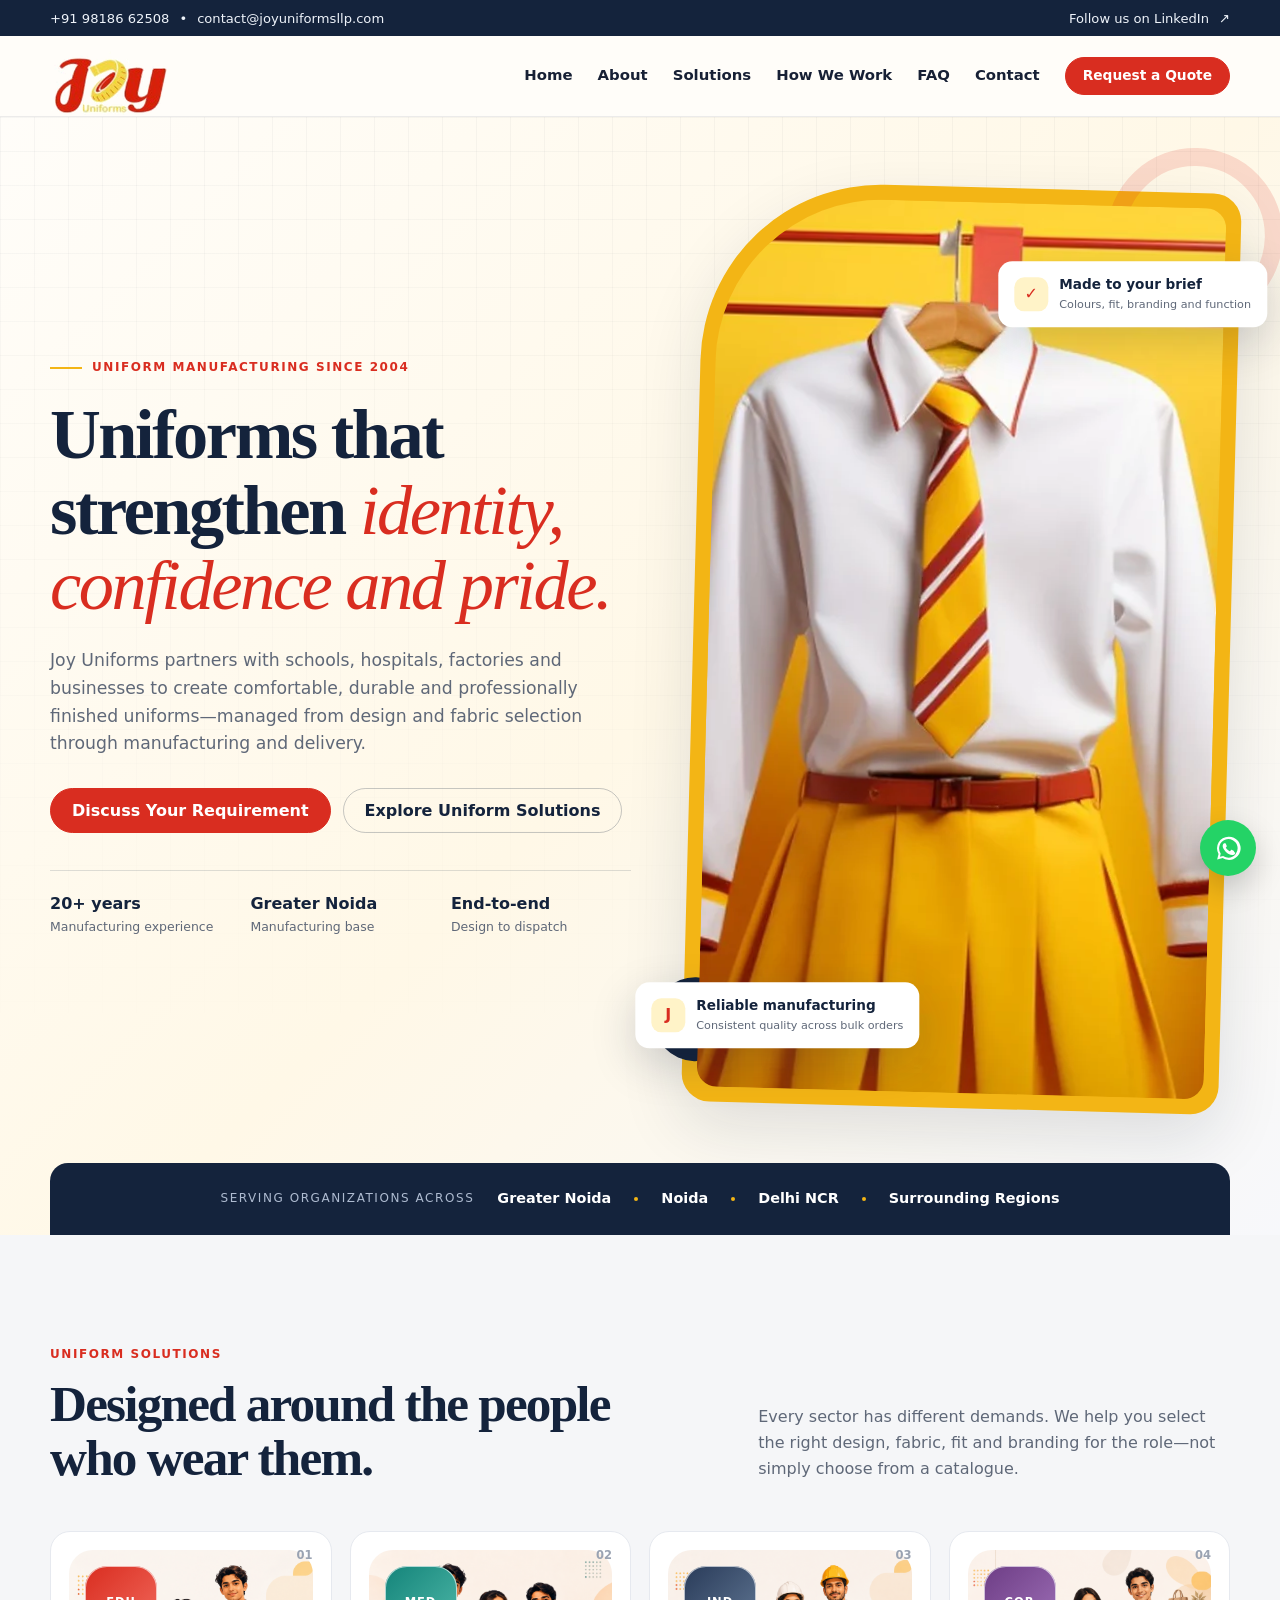
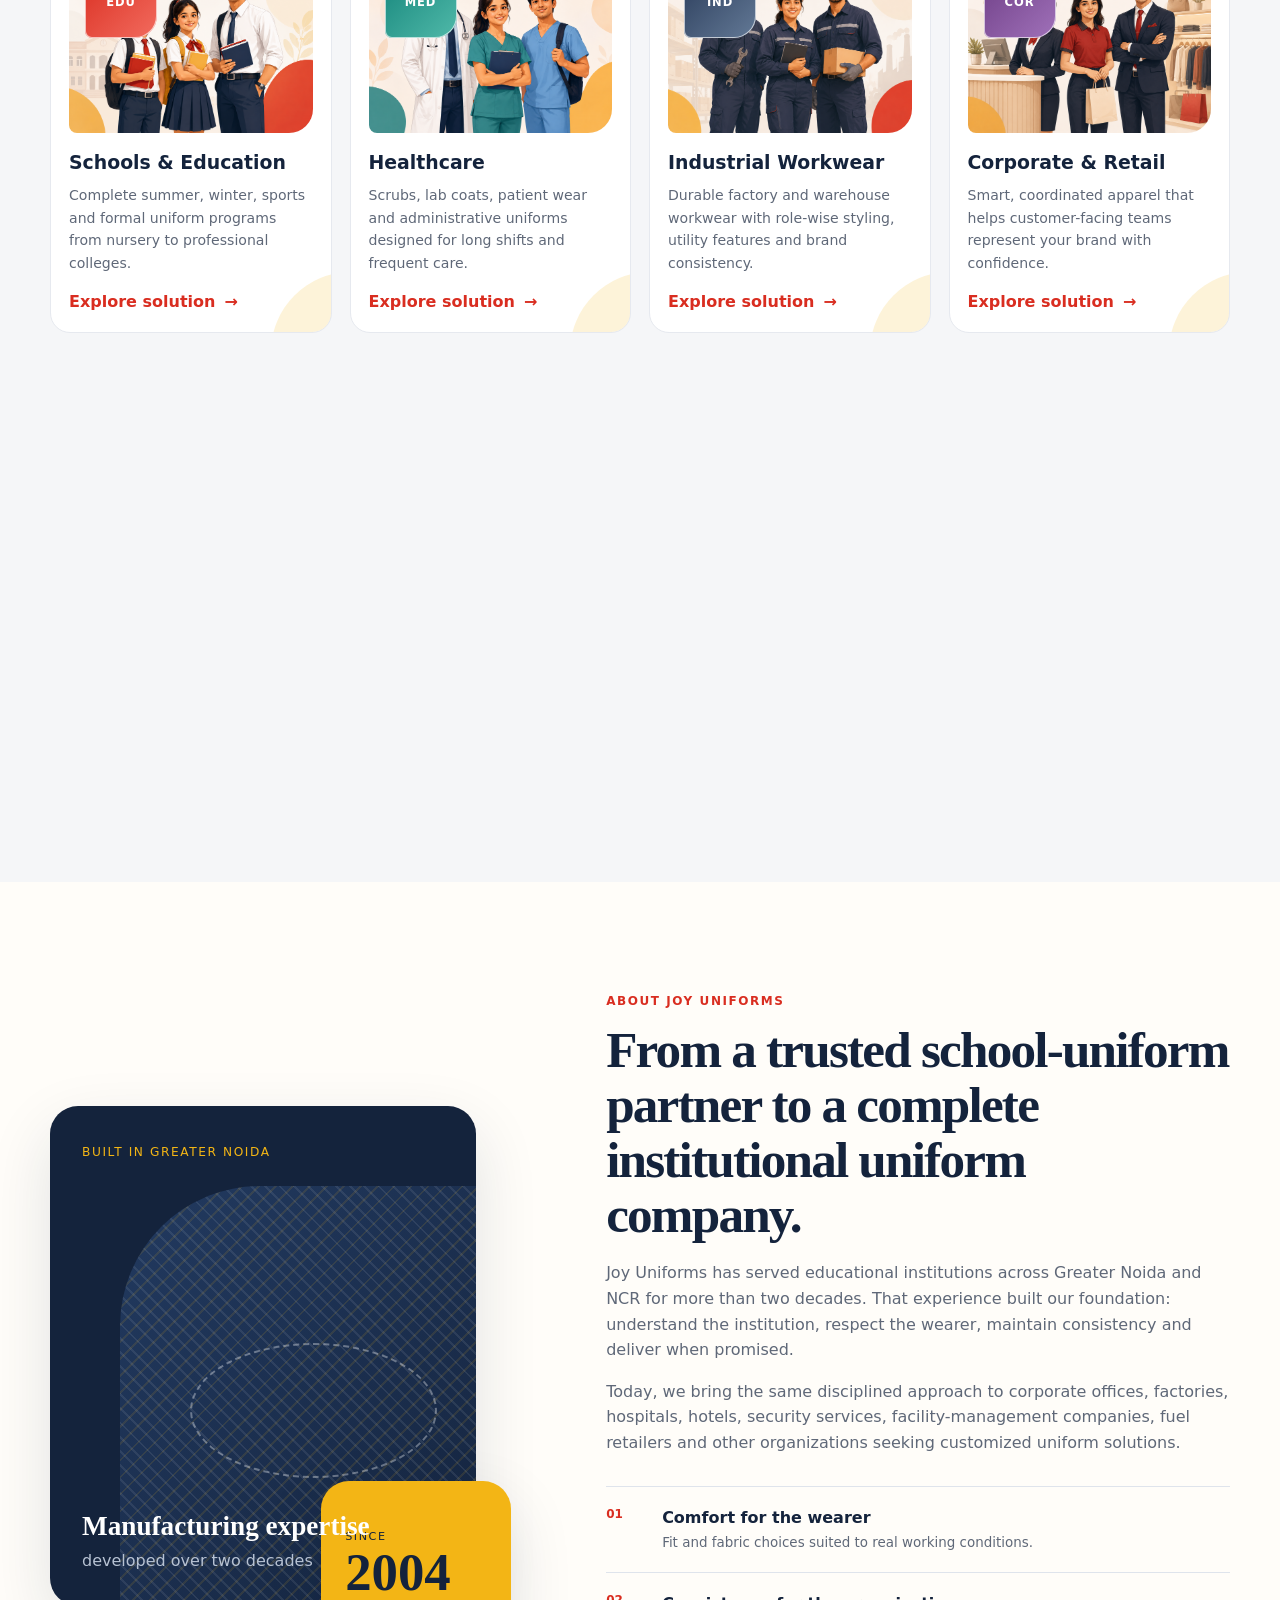
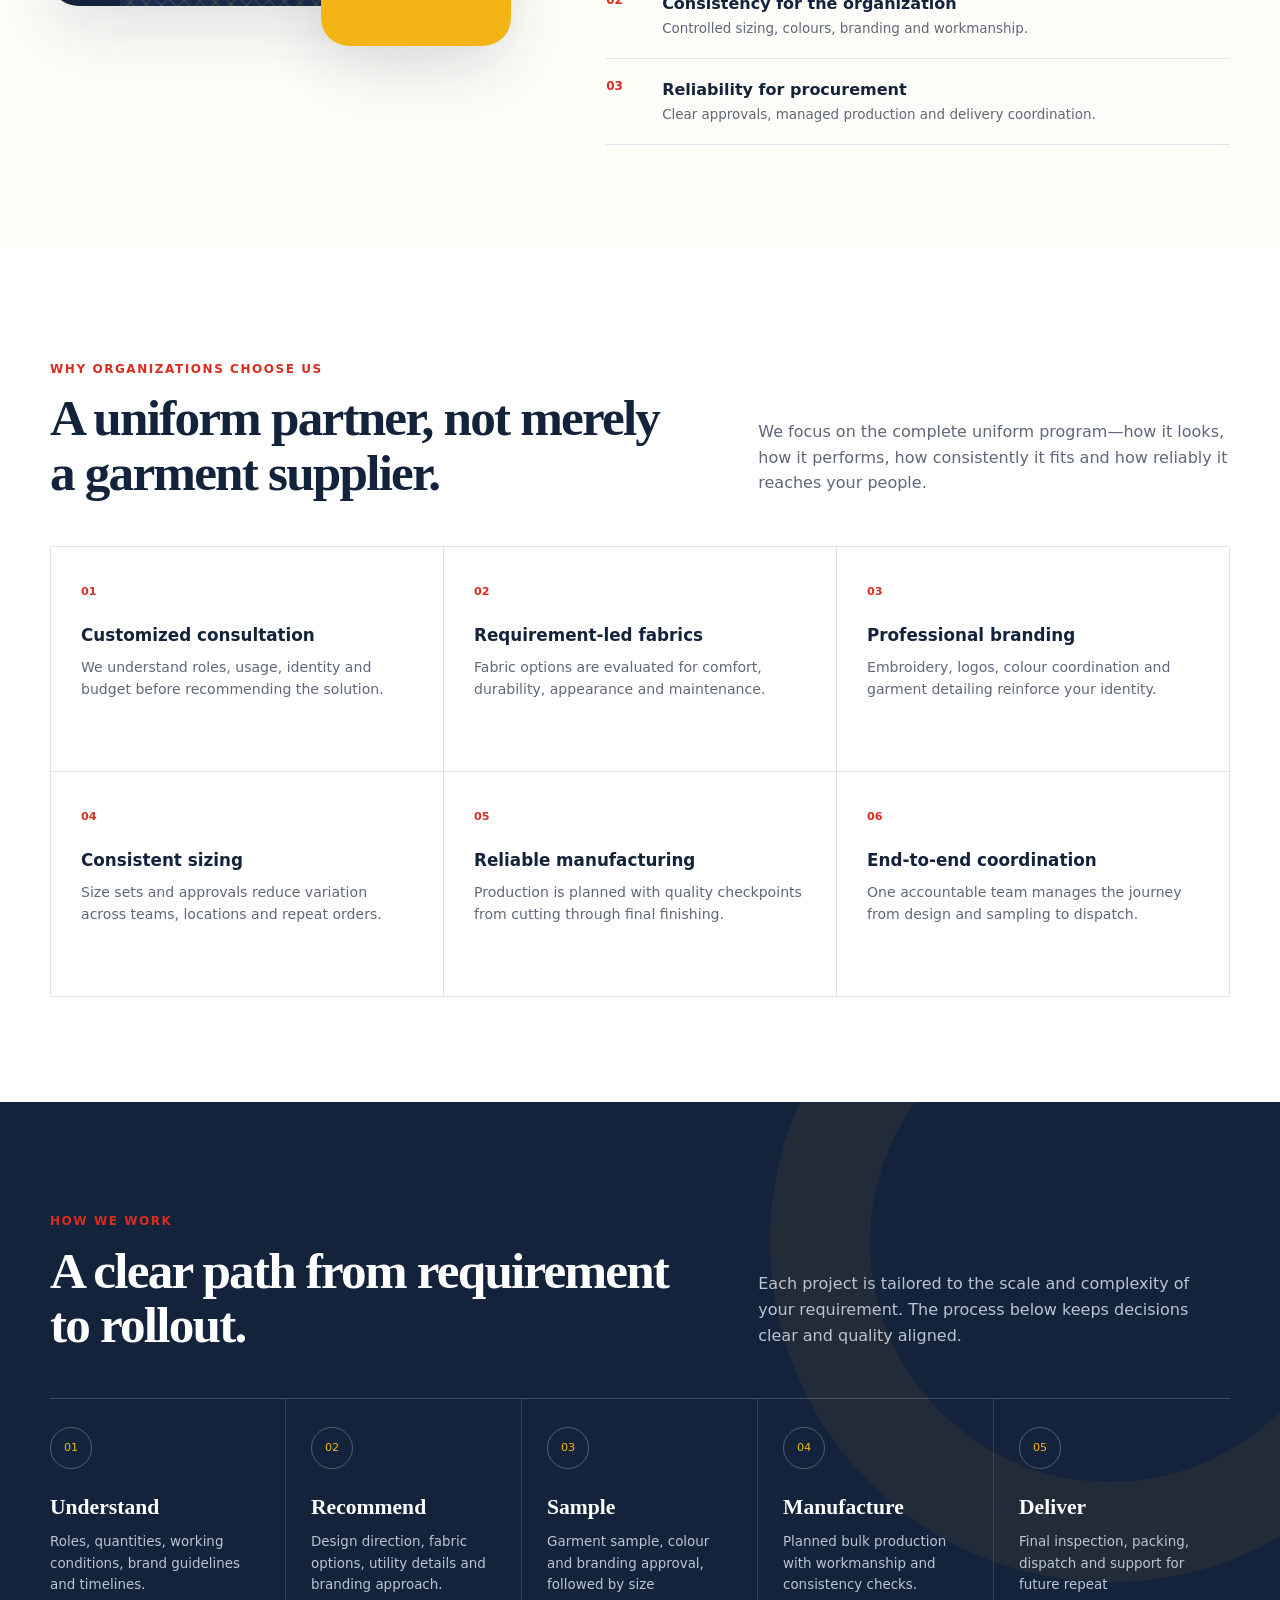
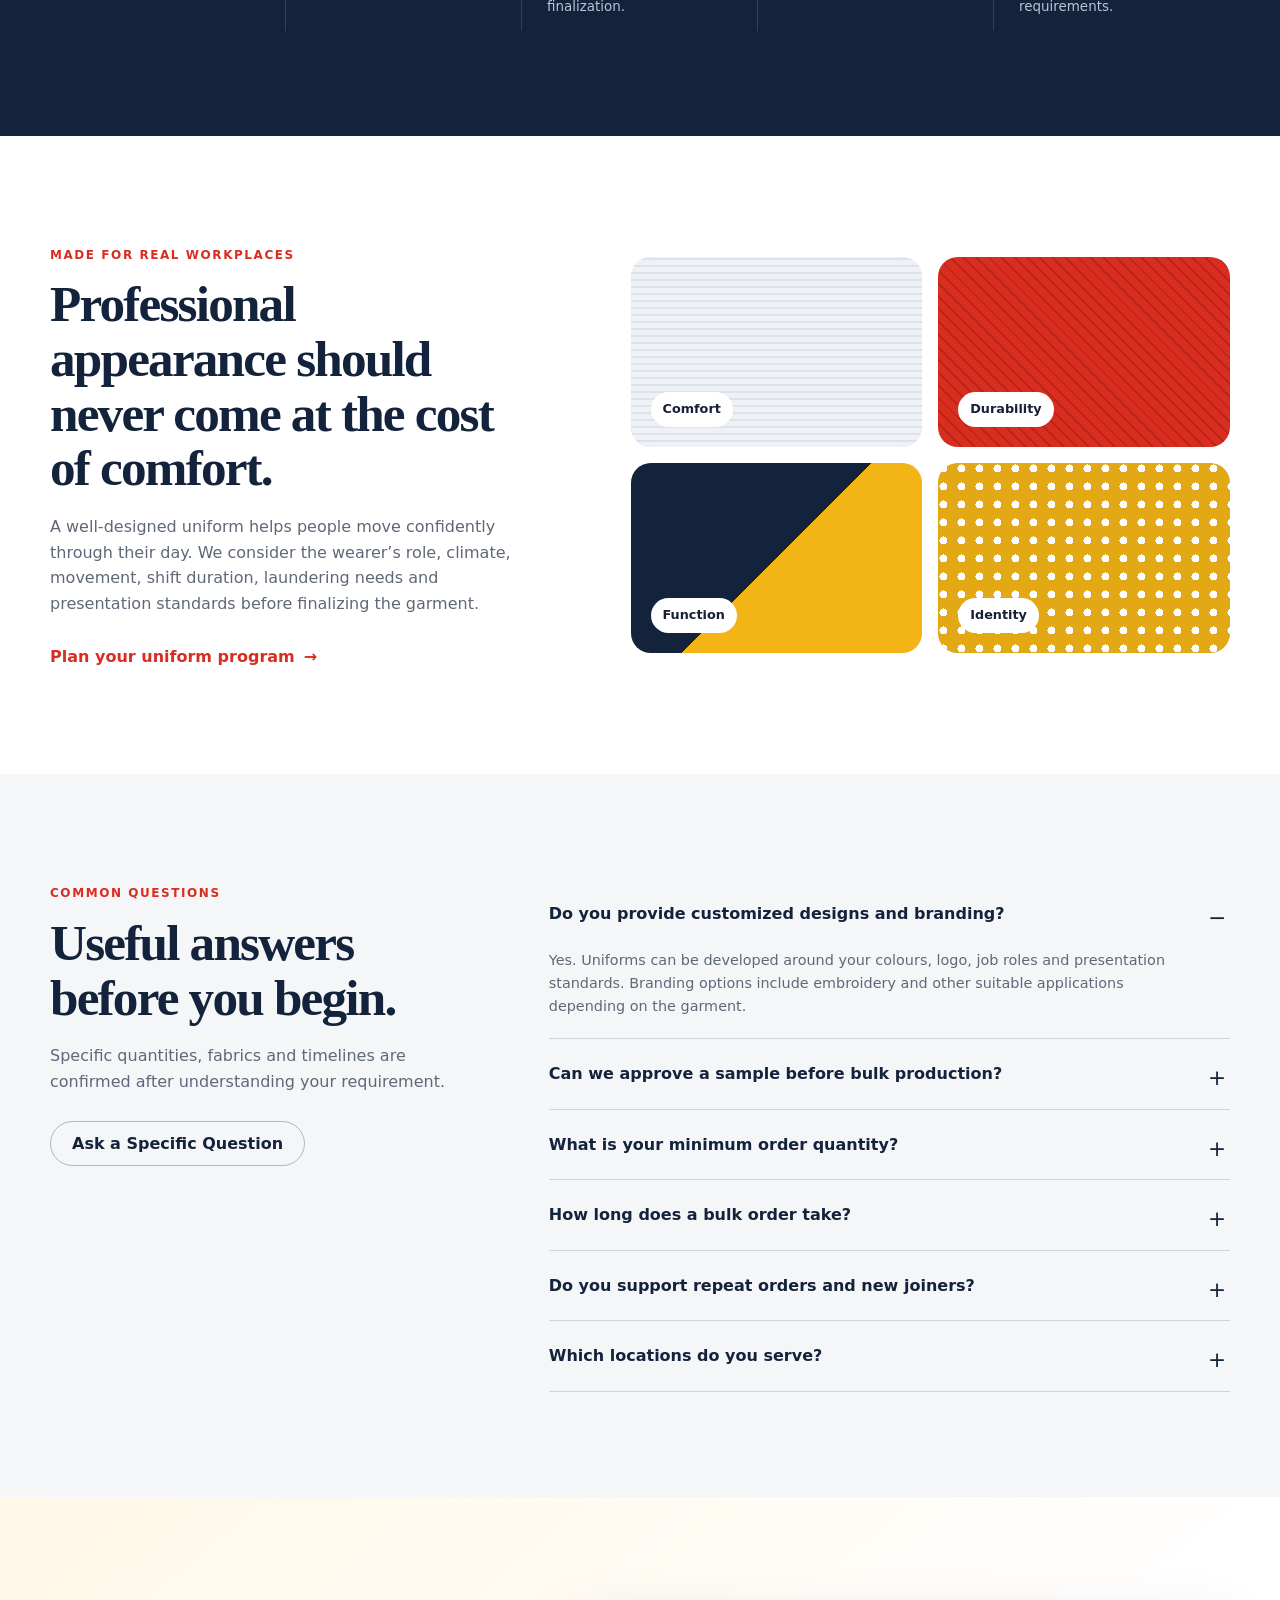
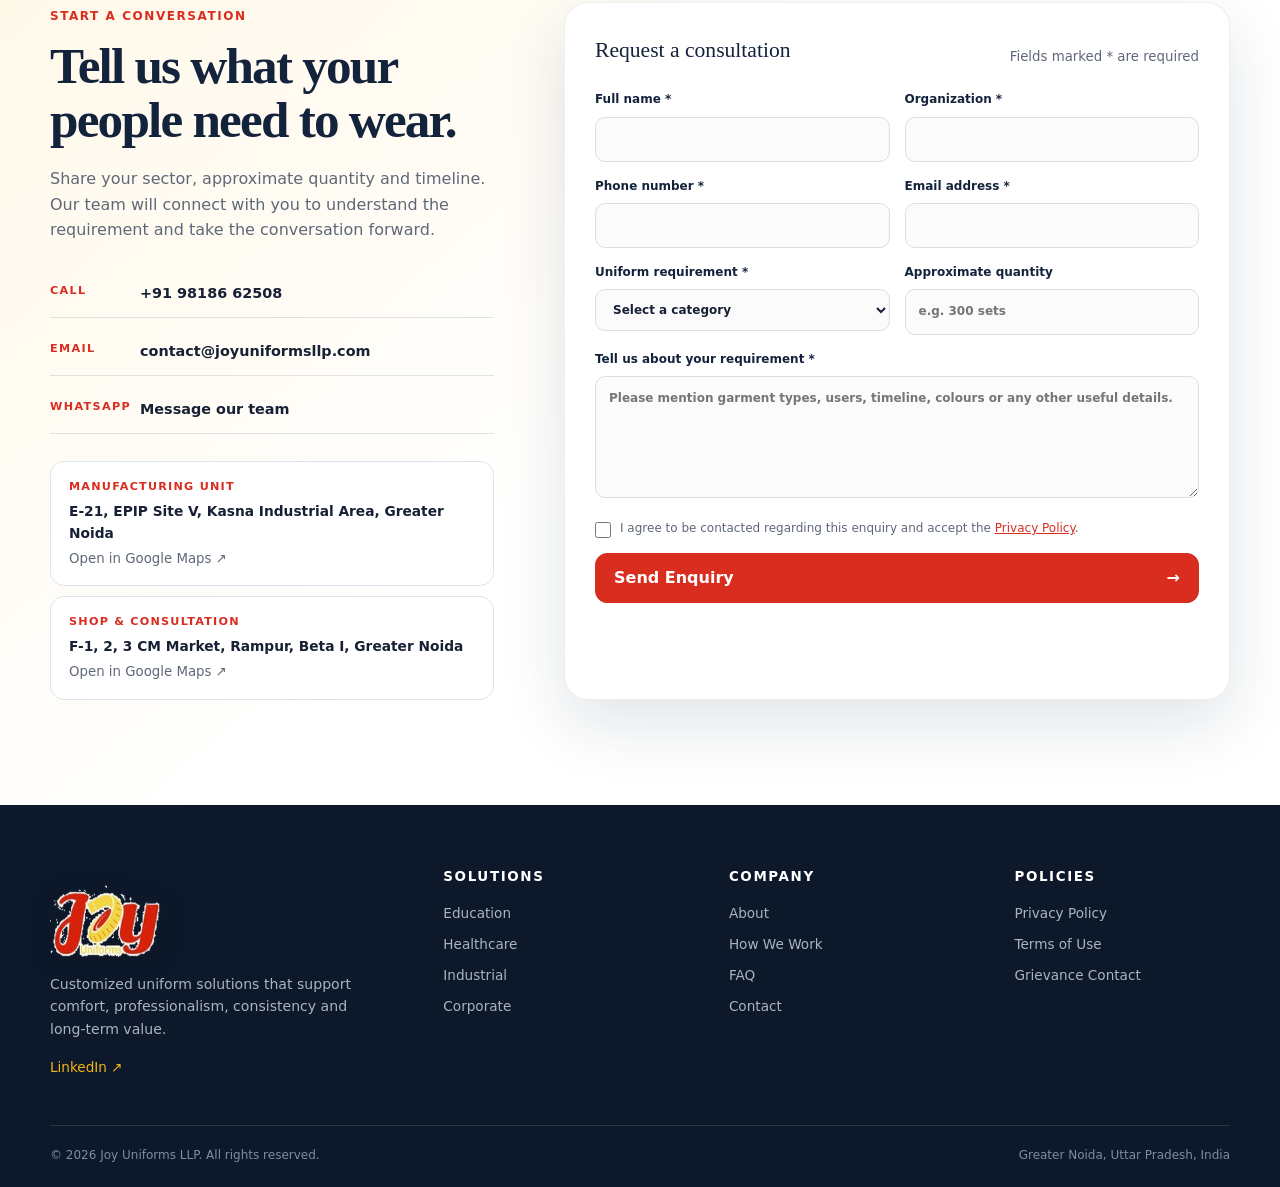
==== index.html @ bcd16a79 "init" ====
<!doctype html>
<html lang="en-IN">
<head>
  <meta charset="utf-8">
  <meta name="viewport" content="width=device-width, initial-scale=1">
  <title>Joy Uniforms LLP | School, Corporate & Industrial Uniform Manufacturer</title>
  <meta name="description" content="Joy Uniforms LLP designs and manufactures customized uniforms for schools, healthcare, corporates, factories, hospitality, security and institutions across Greater Noida, Noida and Delhi NCR.">
  <meta name="keywords" content="uniform manufacturer Greater Noida, school uniforms Greater Noida, corporate uniforms Noida, industrial uniforms Delhi NCR, hospital uniforms, security uniforms, custom uniforms">
  <meta name="theme-color" content="#14233c">
  <link rel="canonical" href="https://www.joyuniformsllp.com/">
  <meta property="og:title" content="Joy Uniforms LLP | Uniforms That Build Identity">
  <meta property="og:description" content="Customized uniform solutions backed by over two decades of manufacturing experience.">
  <meta property="og:type" content="website">
  <meta property="og:url" content="https://www.joyuniformsllp.com/">
  <meta property="og:image" content="https://www.joyuniformsllp.com/assets/images/joy-uniforms-hero.webp">
  <meta name="twitter:card" content="summary_large_image">
  <link rel="icon" type="image/png" href="assets/images/joy-logo.png">
  <link rel="manifest" href="site.webmanifest">
  <link rel="stylesheet" href="styles.css">
  <script type="application/ld+json">
  {
    "@context": "https://schema.org",
    "@type": "Organization",
    "name": "Joy Uniforms LLP",
    "foundingDate": "2004",
    "url": "https://www.joyuniformsllp.com/",
    "logo": "https://www.joyuniformsllp.com/assets/images/joy-logo.png",
    "telephone": "+91-9818662508",
    "email": "contact@joyuniformsllp.com",
    "sameAs": ["https://in.linkedin.com/company/joyuniforms"],
    "address": {
      "@type": "PostalAddress",
      "streetAddress": "E-21, EPIP Site V, Kasna Industrial Area",
      "addressLocality": "Greater Noida",
      "addressRegion": "Uttar Pradesh",
      "addressCountry": "IN"
    },
    "description": "Manufacturer of customized school, corporate, industrial, healthcare, hospitality, security and institutional uniforms."
  }
  </script>
</head>
<body>
  <a class="skip-link" href="#main-content">Skip to content</a>

  <div class="topbar">
    <div class="container topbar-inner">
      <div class="topbar-contact">
        <a href="tel:+919818662508" aria-label="Call Joy Uniforms">+91 98186 62508</a>
        <span aria-hidden="true">•</span>
        <a href="mailto:contact@joyuniformsllp.com">contact@joyuniformsllp.com</a>
      </div>
      <a class="topbar-link" href="https://in.linkedin.com/company/joyuniforms" target="_blank" rel="noopener">Follow us on LinkedIn <span aria-hidden="true">↗</span></a>
    </div>
  </div>

  <header class="site-header" id="site-header">
    <div class="container header-inner">
      <a class="brand" href="#home" aria-label="Joy Uniforms home">
        <img src="assets/images/joy-logo.png" alt="Joy Uniforms logo" width="154" height="96">
      </a>
      <button class="menu-toggle" type="button" aria-expanded="false" aria-controls="primary-nav" aria-label="Open navigation">
        <span></span><span></span><span></span>
      </button>
      <nav class="primary-nav" id="primary-nav" aria-label="Primary navigation">
        <a href="#home">Home</a>
        <a href="#about">About</a>
        <a href="#solutions">Solutions</a>
        <a href="#process">How We Work</a>
        <a href="#faq">FAQ</a>
        <a href="#contact">Contact</a>
        <a class="button button-small" href="#contact" data-prefill="General Enquiry">Request a Quote</a>
      </nav>
    </div>
  </header>

  <main id="main-content">
    <section class="hero" id="home">
      <div class="hero-pattern" aria-hidden="true"></div>
      <div class="container hero-grid">
        <div class="hero-copy reveal">
          <div class="eyebrow"><span></span> Uniform manufacturing since 2004</div>
          <h1>Uniforms that strengthen <em>identity, confidence and pride.</em></h1>
          <p>Joy Uniforms partners with schools, hospitals, factories and businesses to create comfortable, durable and professionally finished uniforms—managed from design and fabric selection through manufacturing and delivery.</p>
          <div class="hero-actions">
            <a class="button" href="#contact" data-prefill="General Enquiry">Discuss Your Requirement</a>
            <a class="button button-ghost" href="#solutions">Explore Uniform Solutions</a>
          </div>
          <div class="hero-proof" aria-label="Key company facts">
            <div><strong>20+ years</strong><span>Manufacturing experience</span></div>
            <div><strong>Greater Noida</strong><span>Manufacturing base</span></div>
            <div><strong>End-to-end</strong><span>Design to dispatch</span></div>
          </div>
        </div>
        <div class="hero-visual reveal" data-delay="100">
          <div class="hero-image-wrap">
            <img src="assets/images/joy-uniforms-hero.webp" alt="A coordinated school uniform collection manufactured by Joy Uniforms" width="1000" height="891" fetchpriority="high">
            <div class="hero-card hero-card-top">
              <span class="mini-icon">✓</span>
              <div><strong>Made to your brief</strong><small>Colours, fit, branding and function</small></div>
            </div>
            <div class="hero-card hero-card-bottom">
              <span class="mini-icon">J</span>
              <div><strong>Reliable manufacturing</strong><small>Consistent quality across bulk orders</small></div>
            </div>
          </div>
        </div>
      </div>
      <div class="container trust-ribbon reveal" data-delay="150">
        <span>Serving organizations across</span>
        <strong>Greater Noida</strong><i></i><strong>Noida</strong><i></i><strong>Delhi NCR</strong><i></i><strong>Surrounding Regions</strong>
      </div>
    </section>

    <section class="section section-light" id="solutions">
      <div class="container">
        <div class="section-heading reveal">
          <div>
            <span class="kicker">Uniform solutions</span>
            <h2>Designed around the people who wear them.</h2>
          </div>
          <p>Every sector has different demands. We help you select the right design, fabric, fit and branding for the role—not simply choose from a catalogue.</p>
        </div>

        <div class="solution-grid">
          <article class="solution-card reveal" data-solution="school">
            <div class="solution-number">01</div>
            <figure class="solution-media">
              <img src="assets/images/solution-school.png" alt="Illustration of school and education uniforms" width="1448" height="1086" loading="lazy">
              <div class="solution-icon icon-school" aria-hidden="true"><span>EDU</span></div>
            </figure>
            <h3>Schools & Education</h3>
            <p>Complete summer, winter, sports and formal uniform programs from nursery to professional colleges.</p>
            <button class="text-link" type="button" data-open-solution="school">Explore solution <span>→</span></button>
          </article>
          <article class="solution-card reveal" data-solution="healthcare" data-delay="50">
            <div class="solution-number">02</div>
            <figure class="solution-media">
              <img src="assets/images/solution-healthcare.png" alt="Illustration of healthcare and medical uniforms" width="1448" height="1086" loading="lazy">
              <div class="solution-icon icon-health" aria-hidden="true"><span>MED</span></div>
            </figure>
            <h3>Healthcare</h3>
            <p>Scrubs, lab coats, patient wear and administrative uniforms designed for long shifts and frequent care.</p>
            <button class="text-link" type="button" data-open-solution="healthcare">Explore solution <span>→</span></button>
          </article>
          <article class="solution-card reveal" data-solution="industrial" data-delay="100">
            <div class="solution-number">03</div>
            <figure class="solution-media">
              <img src="assets/images/solution-industrial.png" alt="Illustration of industrial workwear uniforms" width="1448" height="1086" loading="lazy">
              <div class="solution-icon icon-industry" aria-hidden="true"><span>IND</span></div>
            </figure>
            <h3>Industrial Workwear</h3>
            <p>Durable factory and warehouse workwear with role-wise styling, utility features and brand consistency.</p>
            <button class="text-link" type="button" data-open-solution="industrial">Explore solution <span>→</span></button>
          </article>
          <article class="solution-card reveal" data-solution="corporate">
            <div class="solution-number">04</div>
            <figure class="solution-media">
              <img src="assets/images/solution-corporate.png" alt="Illustration of corporate and retail uniforms" width="1448" height="1086" loading="lazy">
              <div class="solution-icon icon-corporate" aria-hidden="true"><span>COR</span></div>
            </figure>
            <h3>Corporate & Retail</h3>
            <p>Smart, coordinated apparel that helps customer-facing teams represent your brand with confidence.</p>
            <button class="text-link" type="button" data-open-solution="corporate">Explore solution <span>→</span></button>
          </article>
          <article class="solution-card reveal" data-solution="hospitality" data-delay="50">
            <div class="solution-number">05</div>
            <figure class="solution-media">
              <img src="assets/images/solution-hospitality.png" alt="Illustration of hospitality uniforms" width="1448" height="1086" loading="lazy">
              <div class="solution-icon icon-hospitality" aria-hidden="true"><span>HOS</span></div>
            </figure>
            <h3>Hospitality</h3>
            <p>Uniforms for front office, food service, housekeeping and kitchen teams—professional and practical.</p>
            <button class="text-link" type="button" data-open-solution="hospitality">Explore solution <span>→</span></button>
          </article>
          <article class="solution-card reveal" data-solution="security" data-delay="100">
            <div class="solution-number">06</div>
            <figure class="solution-media">
              <img src="assets/images/solution-security.png" alt="Illustration of security and facilities uniforms" width="1448" height="1086" loading="lazy">
              <div class="solution-icon icon-security" aria-hidden="true"><span>SEC</span></div>
            </figure>
            <h3>Security & Facilities</h3>
            <p>Sharp, functional uniforms for security, housekeeping and facility-management teams.</p>
            <button class="text-link" type="button" data-open-solution="security">Explore solution <span>→</span></button>
          </article>
          <article class="solution-card reveal" data-solution="fuel">
            <div class="solution-number">07</div>
            <figure class="solution-media">
              <img src="assets/images/solution-fuel.png" alt="Illustration of fuel retail uniforms" width="1448" height="1086" loading="lazy">
              <div class="solution-icon icon-fuel" aria-hidden="true"><span>FUEL</span></div>
            </figure>
            <h3>Fuel Retail</h3>
            <p>Brand-aligned uniforms for forecourt and service teams, designed for visibility, comfort and movement.</p>
            <button class="text-link" type="button" data-open-solution="fuel">Explore solution <span>→</span></button>
          </article>
          <article class="solution-card reveal" data-solution="custom" data-delay="50">
            <div class="solution-number">08</div>
            <figure class="solution-media">
              <img src="assets/images/solution-custom.png" alt="Illustration of custom branded apparel" width="1448" height="1086" loading="lazy">
              <div class="solution-icon icon-custom" aria-hidden="true"><span>YOU</span></div>
            </figure>
            <h3>Custom Branded Apparel</h3>
            <p>Polos, T-shirts, jackets, promotional apparel, embroidery and specialized uniform requirements.</p>
            <button class="text-link" type="button" data-open-solution="custom">Explore solution <span>→</span></button>
          </article>
        </div>
      </div>
    </section>

    <section class="section story-section" id="about">
      <div class="container story-grid">
        <div class="story-visual reveal">
          <div class="fabric-card fabric-card-main">
            <span class="fabric-label">Built in Greater Noida</span>
            <div class="fabric-weave" aria-hidden="true"></div>
            <div class="fabric-caption"><strong>Manufacturing expertise</strong><span>developed over two decades</span></div>
          </div>
          <div class="fabric-card fabric-card-small">
            <span>Since</span><strong>2004</strong>
          </div>
        </div>
        <div class="story-copy reveal" data-delay="100">
          <span class="kicker">About Joy Uniforms</span>
          <h2>From a trusted school-uniform partner to a complete institutional uniform company.</h2>
          <p>Joy Uniforms has served educational institutions across Greater Noida and NCR for more than two decades. That experience built our foundation: understand the institution, respect the wearer, maintain consistency and deliver when promised.</p>
          <p>Today, we bring the same disciplined approach to corporate offices, factories, hospitals, hotels, security services, facility-management companies, fuel retailers and other organizations seeking customized uniform solutions.</p>
          <div class="principles">
            <div><span>01</span><strong>Comfort for the wearer</strong><p>Fit and fabric choices suited to real working conditions.</p></div>
            <div><span>02</span><strong>Consistency for the organization</strong><p>Controlled sizing, colours, branding and workmanship.</p></div>
            <div><span>03</span><strong>Reliability for procurement</strong><p>Clear approvals, managed production and delivery coordination.</p></div>
          </div>
        </div>
      </div>
    </section>

    <section class="section difference-section">
      <div class="container">
        <div class="section-heading reveal">
          <div><span class="kicker">Why organizations choose us</span><h2>A uniform partner, not merely a garment supplier.</h2></div>
          <p>We focus on the complete uniform program—how it looks, how it performs, how consistently it fits and how reliably it reaches your people.</p>
        </div>
        <div class="difference-grid">
          <div class="difference-item reveal"><span>01</span><h3>Customized consultation</h3><p>We understand roles, usage, identity and budget before recommending the solution.</p></div>
          <div class="difference-item reveal" data-delay="50"><span>02</span><h3>Requirement-led fabrics</h3><p>Fabric options are evaluated for comfort, durability, appearance and maintenance.</p></div>
          <div class="difference-item reveal" data-delay="100"><span>03</span><h3>Professional branding</h3><p>Embroidery, logos, colour coordination and garment detailing reinforce your identity.</p></div>
          <div class="difference-item reveal"><span>04</span><h3>Consistent sizing</h3><p>Size sets and approvals reduce variation across teams, locations and repeat orders.</p></div>
          <div class="difference-item reveal" data-delay="50"><span>05</span><h3>Reliable manufacturing</h3><p>Production is planned with quality checkpoints from cutting through final finishing.</p></div>
          <div class="difference-item reveal" data-delay="100"><span>06</span><h3>End-to-end coordination</h3><p>One accountable team manages the journey from design and sampling to dispatch.</p></div>
        </div>
      </div>
    </section>

    <section class="section process-section" id="process">
      <div class="container">
        <div class="section-heading light-heading reveal">
          <div><span class="kicker">How we work</span><h2>A clear path from requirement to rollout.</h2></div>
          <p>Each project is tailored to the scale and complexity of your requirement. The process below keeps decisions clear and quality aligned.</p>
        </div>
        <div class="process-track">
          <div class="process-step reveal"><span>01</span><h3>Understand</h3><p>Roles, quantities, working conditions, brand guidelines and timelines.</p></div>
          <div class="process-step reveal" data-delay="50"><span>02</span><h3>Recommend</h3><p>Design direction, fabric options, utility details and branding approach.</p></div>
          <div class="process-step reveal" data-delay="100"><span>03</span><h3>Sample</h3><p>Garment sample, colour and branding approval, followed by size finalization.</p></div>
          <div class="process-step reveal" data-delay="150"><span>04</span><h3>Manufacture</h3><p>Planned bulk production with workmanship and consistency checks.</p></div>
          <div class="process-step reveal" data-delay="200"><span>05</span><h3>Deliver</h3><p>Final inspection, packing, dispatch and support for future repeat requirements.</p></div>
        </div>
      </div>
    </section>

    <section class="section fit-section">
      <div class="container fit-grid">
        <div class="fit-copy reveal">
          <span class="kicker">Made for real workplaces</span>
          <h2>Professional appearance should never come at the cost of comfort.</h2>
          <p>A well-designed uniform helps people move confidently through their day. We consider the wearer’s role, climate, movement, shift duration, laundering needs and presentation standards before finalizing the garment.</p>
          <a class="text-link" href="#contact" data-prefill="Fabric and Design Consultation">Plan your uniform program <span>→</span></a>
        </div>
        <div class="swatch-grid reveal" data-delay="100" aria-label="Uniform design considerations">
          <div class="swatch swatch-one"><span>Comfort</span></div>
          <div class="swatch swatch-two"><span>Durability</span></div>
          <div class="swatch swatch-three"><span>Function</span></div>
          <div class="swatch swatch-four"><span>Identity</span></div>
        </div>
      </div>
    </section>

    <section class="section faq-section" id="faq">
      <div class="container faq-grid">
        <div class="faq-intro reveal">
          <span class="kicker">Common questions</span>
          <h2>Useful answers before you begin.</h2>
          <p>Specific quantities, fabrics and timelines are confirmed after understanding your requirement.</p>
          <a class="button button-ghost-dark" href="#contact">Ask a Specific Question</a>
        </div>
        <div class="accordion reveal" data-delay="100">
          <details open>
            <summary>Do you provide customized designs and branding?</summary>
            <p>Yes. Uniforms can be developed around your colours, logo, job roles and presentation standards. Branding options include embroidery and other suitable applications depending on the garment.</p>
          </details>
          <details>
            <summary>Can we approve a sample before bulk production?</summary>
            <p>Yes. Sampling and approval are built into the process for customized bulk requirements. The exact sampling scope is agreed at the quotation stage.</p>
          </details>
          <details>
            <summary>What is your minimum order quantity?</summary>
            <p>Minimum quantities vary by garment, fabric, customization and size mix. Share your expected quantity and we will recommend the most practical route.</p>
          </details>
          <details>
            <summary>How long does a bulk order take?</summary>
            <p>Lead time depends on design approval, fabric availability, quantity and season. A committed timeline is shared after the requirement and sample are finalized.</p>
          </details>
          <details>
            <summary>Do you support repeat orders and new joiners?</summary>
            <p>Repeat-order planning can be discussed as part of the program, especially for schools and organizations with ongoing recruitment or admissions.</p>
          </details>
          <details>
            <summary>Which locations do you serve?</summary>
            <p>Joy Uniforms is based in Greater Noida and primarily serves Greater Noida, Noida, Delhi NCR and surrounding regions. Requirements from other locations can be evaluated based on project scope.</p>
          </details>
        </div>
      </div>
    </section>

    <section class="section contact-section" id="contact">
      <div class="container contact-grid">
        <div class="contact-copy reveal">
          <span class="kicker">Start a conversation</span>
          <h2>Tell us what your people need to wear.</h2>
          <p>Share your sector, approximate quantity and timeline. Our team will connect with you to understand the requirement and take the conversation forward.</p>
          <div class="contact-methods">
            <a href="tel:+919818662508"><span>Call</span><strong>+91 98186 62508</strong></a>
            <a href="mailto:contact@joyuniformsllp.com"><span>Email</span><strong>contact@joyuniformsllp.com</strong></a>
            <a href="https://wa.me/919818662508?text=Hello%20Joy%20Uniforms%2C%20I%20would%20like%20to%20discuss%20a%20uniform%20requirement." target="_blank" rel="noopener"><span>WhatsApp</span><strong>Message our team</strong></a>
          </div>
          <div class="address-cards">
            <a class="address-card" href="https://www.google.com/maps/search/?api=1&query=E-21+EPIP+Site+V+Kasna+Industrial+Area+Greater+Noida" target="_blank" rel="noopener">
              <span>Manufacturing Unit</span><strong>E-21, EPIP Site V, Kasna Industrial Area, Greater Noida</strong><small>Open in Google Maps ↗</small>
            </a>
            <a class="address-card" href="https://www.google.com/maps/search/?api=1&query=F-1+2+3+CM+Market+Rampur+Beta+1+Greater+Noida" target="_blank" rel="noopener">
              <span>Shop & Consultation</span><strong>F-1, 2, 3 CM Market, Rampur, Beta I, Greater Noida</strong><small>Open in Google Maps ↗</small>
            </a>
          </div>
        </div>

        <div class="form-card reveal" data-delay="100">
          <div class="form-card-head"><span>Request a consultation</span><small>Fields marked * are required</small></div>
          <form id="enquiry-form" action="https://formsubmit.co/contact@joyuniformsllp.com" method="POST" novalidate>
            <input type="hidden" name="_subject" value="New website enquiry — Joy Uniforms">
            <input type="hidden" name="_template" value="table">
            <input type="hidden" name="_captcha" value="false">
            <div class="field-row">
              <label>Full name *<input type="text" name="name" autocomplete="name" required></label>
              <label>Organization *<input type="text" name="organization" autocomplete="organization" required></label>
            </div>
            <div class="field-row">
              <label>Phone number *<input type="tel" name="phone" autocomplete="tel" inputmode="tel" required></label>
              <label>Email address *<input type="email" name="email" autocomplete="email" required></label>
            </div>
            <div class="field-row">
              <label>Uniform requirement *
                <select name="requirement" id="requirement" required>
                  <option value="">Select a category</option>
                  <option>School & Education Uniforms</option>
                  <option>Healthcare Uniforms</option>
                  <option>Industrial & Factory Workwear</option>
                  <option>Corporate & Retail Uniforms</option>
                  <option>Hospitality Uniforms</option>
                  <option>Security & Facility Uniforms</option>
                  <option>Fuel Retail Uniforms</option>
                  <option>Custom Branded Apparel</option>
                  <option>General Enquiry</option>
                </select>
              </label>
              <label>Approximate quantity<input type="text" name="quantity" placeholder="e.g. 300 sets"></label>
            </div>
            <label>Tell us about your requirement *<textarea name="message" rows="5" placeholder="Please mention garment types, users, timeline, colours or any other useful details." required></textarea></label>
            <label class="consent"><input type="checkbox" name="consent" required><span>I agree to be contacted regarding this enquiry and accept the <a href="privacy.html">Privacy Policy</a>.</span></label>
            <button class="button form-submit" type="submit"><span>Send Enquiry</span><b aria-hidden="true">→</b></button>
            <p class="form-status" id="form-status" role="status" aria-live="polite"></p>
          </form>
        </div>
      </div>
    </section>
  </main>

  <footer class="site-footer">
    <div class="container footer-grid">
      <div class="footer-brand">
        <img src="assets/images/joy-logo.png" alt="Joy Uniforms" width="142" height="88">
        <p>Customized uniform solutions that support comfort, professionalism, consistency and long-term value.</p>
        <a href="https://in.linkedin.com/company/joyuniforms" target="_blank" rel="noopener">LinkedIn ↗</a>
      </div>
      <div><h3>Solutions</h3><a href="#solutions" data-open-solution="school">Education</a><a href="#solutions" data-open-solution="healthcare">Healthcare</a><a href="#solutions" data-open-solution="industrial">Industrial</a><a href="#solutions" data-open-solution="corporate">Corporate</a></div>
      <div><h3>Company</h3><a href="#about">About</a><a href="#process">How We Work</a><a href="#faq">FAQ</a><a href="#contact">Contact</a></div>
      <div><h3>Policies</h3><a href="privacy.html">Privacy Policy</a><a href="terms.html">Terms of Use</a><a href="mailto:contact@joyuniformsllp.com">Grievance Contact</a></div>
    </div>
    <div class="container footer-bottom"><span>© <span id="year"></span> Joy Uniforms LLP. All rights reserved.</span><span>Greater Noida, Uttar Pradesh, India</span></div>
  </footer>

  <a class="whatsapp-float" href="https://wa.me/919818662508?text=Hello%20Joy%20Uniforms%2C%20I%20would%20like%20to%20discuss%20a%20uniform%20requirement." target="_blank" rel="noopener" aria-label="Chat with Joy Uniforms on WhatsApp">
    <svg viewBox="0 0 32 32" aria-hidden="true"><path d="M16 3a12.7 12.7 0 0 0-11 19L3.5 28l6.1-1.5A12.8 12.8 0 1 0 16 3Zm0 23.1c-2 0-3.9-.6-5.5-1.6l-.4-.2-3.6.9.9-3.5-.2-.4a10.2 10.2 0 1 1 8.8 4.8Zm5.6-7.7c-.3-.2-1.8-.9-2.1-1-.3-.1-.5-.2-.7.2-.2.3-.8 1-.9 1.2-.2.2-.3.2-.6.1-1.8-.9-3-1.6-4.2-3.6-.3-.5.3-.5.9-1.6.1-.2.1-.4 0-.6l-1-2.4c-.3-.6-.5-.5-.7-.5h-.6c-.2 0-.6.1-.9.4-.3.4-1.2 1.2-1.2 2.9s1.2 3.3 1.4 3.6c.2.2 2.4 3.7 5.9 5.2.8.4 1.5.6 2 .7.8.3 1.6.2 2.2.1.7-.1 1.8-.7 2-1.4.3-.7.3-1.3.2-1.4-.1-.1-.4-.2-.7-.3Z"/></svg>
  </a>

  <div class="solution-drawer" id="solution-drawer" aria-hidden="true">
    <div class="drawer-backdrop" data-close-drawer></div>
    <aside class="drawer-panel" role="dialog" aria-modal="true" aria-labelledby="drawer-title">
      <button class="drawer-close" type="button" data-close-drawer aria-label="Close solution details">×</button>
      <div id="drawer-content"></div>
    </aside>
  </div>

  <script src="script.js" defer></script>
</body>
</html>
---- styles.css ----
:root {
  --navy:#14233c;
  --navy-2:#1b3050;
  --red:#d92d20;
  --red-dark:#b91f15;
  --gold:#f3b515;
  --gold-soft:#fff3c8;
  --ink:#172035;
  --muted:#5f6878;
  --line:#dfe4ec;
  --paper:#fffdf9;
  --soft:#f5f6f8;
  --white:#ffffff;
  --success:#087f5b;
  --shadow:0 24px 65px rgba(20,35,60,.12);
  --radius:20px;
  --container:min(1180px, calc(100% - 40px));
}
*{box-sizing:border-box}
html{scroll-behavior:smooth;scroll-padding-top:88px}
body{margin:0;font-family:Inter,ui-sans-serif,system-ui,-apple-system,BlinkMacSystemFont,"Segoe UI",sans-serif;color:var(--ink);background:var(--paper);line-height:1.6;-webkit-font-smoothing:antialiased}
body.drawer-open{overflow:hidden}
a{color:inherit;text-decoration:none}
button,input,select,textarea{font:inherit}
button{color:inherit}
img{max-width:100%;display:block}
.container{width:var(--container);margin-inline:auto}
.skip-link{position:fixed;left:10px;top:-80px;z-index:9999;background:var(--navy);color:#fff;padding:10px 14px;border-radius:8px}.skip-link:focus{top:10px}
.topbar{background:var(--navy);color:#eef3fa;font-size:.82rem}
.topbar-inner{min-height:36px;display:flex;justify-content:space-between;align-items:center;gap:20px}
.topbar-contact,.topbar-link{display:flex;align-items:center;gap:10px}.topbar a:hover{text-decoration:underline}
.site-header{position:sticky;top:0;z-index:100;background:rgba(255,253,249,.94);backdrop-filter:blur(14px);border-bottom:1px solid rgba(20,35,60,.08);transition:box-shadow .25s ease}
.site-header.scrolled{box-shadow:0 8px 28px rgba(20,35,60,.08)}
.header-inner{height:80px;display:flex;align-items:center;justify-content:space-between;gap:24px}
.brand{width:126px;height:72px;display:flex;align-items:center}.brand img{width:126px;height:auto}
.primary-nav{display:flex;align-items:center;gap:25px;font-size:.93rem;font-weight:650}.primary-nav>a:not(.button){position:relative}.primary-nav>a:not(.button)::after{content:"";position:absolute;left:0;right:100%;bottom:-7px;height:2px;background:var(--red);transition:right .2s ease}.primary-nav>a:not(.button):hover::after,.primary-nav>a.active::after{right:0}
.menu-toggle{display:none;border:0;background:transparent;padding:8px}.menu-toggle span{display:block;width:25px;height:2px;background:var(--navy);margin:5px 0;transition:.2s}
.button{display:inline-flex;align-items:center;justify-content:center;gap:9px;border:1px solid var(--red);background:var(--red);color:#fff;padding:13px 21px;border-radius:999px;font-weight:750;line-height:1.1;cursor:pointer;transition:transform .2s,box-shadow .2s,background .2s}
.button:hover{transform:translateY(-2px);box-shadow:0 12px 28px rgba(217,45,32,.24);background:var(--red-dark)}
.button-small{padding:10px 17px;font-size:.86rem}
.button-ghost{background:transparent;color:var(--navy);border-color:rgba(20,35,60,.24)}.button-ghost:hover{background:#fff;color:var(--navy);box-shadow:0 12px 28px rgba(20,35,60,.10)}
.button-ghost-dark{background:transparent;color:var(--navy);border-color:rgba(20,35,60,.3)}.button-ghost-dark:hover{background:var(--navy);color:#fff;box-shadow:none}
.hero{position:relative;overflow:hidden;padding:70px 0 0;background:linear-gradient(135deg,#fffdf9 0%,#fff8e7 52%,#f7f8fb 100%)}
.hero-pattern{position:absolute;inset:0;pointer-events:none;background-image:linear-gradient(rgba(20,35,60,.035) 1px,transparent 1px),linear-gradient(90deg,rgba(20,35,60,.035) 1px,transparent 1px);background-size:34px 34px;mask-image:linear-gradient(to bottom,black,transparent 85%)}
.hero-grid{position:relative;display:grid;grid-template-columns:1.04fr .96fr;align-items:center;gap:62px;min-height:600px}
.eyebrow,.kicker{text-transform:uppercase;letter-spacing:.13em;font-size:.75rem;font-weight:850;color:var(--red)}
.eyebrow{display:flex;align-items:center;gap:10px}.eyebrow span{width:32px;height:2px;background:var(--gold)}
h1,h2,h3,p{margin-top:0}h1,h2{font-family:Georgia,"Times New Roman",serif;letter-spacing:-.035em;color:var(--navy);line-height:1.07}
h1{font-size:clamp(3.05rem,5.5vw,5.8rem);margin:20px 0 24px;max-width:720px}h1 em{font-weight:400;color:var(--red)}
h2{font-size:clamp(2.25rem,4vw,4.25rem);margin:11px 0 18px}h3{line-height:1.25}
.hero-copy>p{font-size:1.08rem;color:var(--muted);max-width:650px}.hero-actions{display:flex;gap:12px;flex-wrap:wrap;margin:30px 0 37px}
.hero-proof{display:grid;grid-template-columns:repeat(3,1fr);border-top:1px solid rgba(20,35,60,.14);padding-top:20px;gap:20px}.hero-proof div{display:flex;flex-direction:column}.hero-proof strong{font-size:1rem;color:var(--navy)}.hero-proof span{font-size:.78rem;color:var(--muted)}
.hero-visual{position:relative}.hero-image-wrap{position:relative;border-radius:180px 28px 28px 28px;background:var(--gold);padding:15px;box-shadow:var(--shadow);transform:rotate(1.5deg)}.hero-image-wrap>img{border-radius:166px 20px 20px 20px;aspect-ratio:1/.78;object-fit:cover;object-position:center 28%}
.hero-image-wrap::before{content:"";position:absolute;width:140px;height:140px;border:18px solid rgba(217,45,32,.15);border-radius:50%;right:-42px;top:-45px;z-index:-1}.hero-image-wrap::after{content:"";position:absolute;width:84px;height:84px;background:var(--navy);border-radius:50%;left:-30px;bottom:40px;z-index:-1}
.hero-card{position:absolute;background:#fff;box-shadow:0 15px 45px rgba(20,35,60,.18);border-radius:14px;padding:13px 16px;display:flex;align-items:center;gap:11px;transform:rotate(-1.5deg);min-width:220px}.hero-card strong,.hero-card small{display:block}.hero-card strong{font-size:.85rem;color:var(--navy)}.hero-card small{font-size:.7rem;color:var(--muted)}.mini-icon{display:grid;place-items:center;width:34px;height:34px;border-radius:10px;background:var(--gold-soft);color:var(--red);font-weight:900}.hero-card-top{right:-28px;top:70px}.hero-card-bottom{left:-48px;bottom:55px}
.trust-ribbon{position:relative;margin-top:55px;background:var(--navy);color:#fff;min-height:72px;border-radius:18px 18px 0 0;display:flex;align-items:center;justify-content:center;flex-wrap:wrap;gap:16px 23px;padding:18px 25px}.trust-ribbon span{font-size:.75rem;text-transform:uppercase;letter-spacing:.13em;color:#aebbd0}.trust-ribbon strong{font-size:.9rem}.trust-ribbon i{width:4px;height:4px;background:var(--gold);border-radius:50%}
.section{padding:105px 0}.section-light{background:var(--soft)}
.section-heading{display:grid;grid-template-columns:1.15fr .85fr;gap:70px;align-items:end;margin-bottom:45px}.section-heading h2{margin-bottom:0}.section-heading>p{color:var(--muted);max-width:520px;margin-bottom:5px}
.solution-grid{display:grid;grid-template-columns:repeat(4,1fr);gap:18px}.solution-card{position:relative;background:#fff;border:1px solid #e6e9ef;border-radius:var(--radius);padding:18px;overflow:hidden;transition:transform .25s,box-shadow .25s,border-color .25s;display:flex;flex-direction:column}.solution-card:hover{transform:translateY(-7px);box-shadow:0 22px 50px rgba(20,35,60,.11);border-color:transparent}.solution-card::after{content:"";position:absolute;width:160px;height:160px;border-radius:50%;right:-100px;bottom:-100px;background:var(--gold);opacity:.16;transition:.3s}.solution-card:hover::after{right:-70px;bottom:-70px}.solution-number{position:absolute;right:18px;top:14px;font-size:.72rem;font-weight:800;color:#9aa3b2;z-index:2}.solution-media{position:relative;aspect-ratio:4/3;border-radius:24px 24px 24px 8px;overflow:hidden;margin:0 0 18px;background:#f4f6f9}.solution-media img{width:100%;height:100%;object-fit:cover;display:block;transition:transform .35s ease}.solution-card:hover .solution-media img{transform:scale(1.04)}.solution-icon{width:72px;height:72px;border-radius:22px 22px 22px 7px;display:grid;place-items:center;box-shadow:inset 0 0 0 1px rgba(255,255,255,.65)}.solution-media .solution-icon{position:absolute;left:16px;top:16px;margin-bottom:0;z-index:2;backdrop-filter:blur(2px)}.solution-icon span{font-size:.72rem;letter-spacing:.08em;font-weight:900;color:#fff}.icon-school{background:linear-gradient(135deg,#d92d20,#f26b5e)}.icon-health{background:linear-gradient(135deg,#14847a,#50b9a9)}.icon-industry{background:linear-gradient(135deg,#293b59,#637996)}.icon-corporate{background:linear-gradient(135deg,#6d3d85,#a071b9)}.icon-hospitality{background:linear-gradient(135deg,#a15b0a,#e2a33c)}.icon-security{background:linear-gradient(135deg,#25344d,#546984)}.icon-fuel{background:linear-gradient(135deg,#c22f2f,#f0a321)}.icon-custom{background:linear-gradient(135deg,#2771a8,#55a6d4)}.solution-card h3{font-size:1.18rem;color:var(--navy);margin-bottom:10px}.solution-card p{font-size:.88rem;color:var(--muted);min-height:83px;flex:1}.text-link{border:0;background:none;padding:0;color:var(--red);font-weight:780;cursor:pointer;display:inline-flex;gap:9px;align-items:center}.text-link span{transition:transform .2s}.text-link:hover span{transform:translateX(5px)}
.story-section{background:var(--paper)}.story-grid{display:grid;grid-template-columns:.85fr 1.15fr;gap:95px;align-items:center}.story-visual{position:relative;min-height:560px}.fabric-card{position:absolute;border-radius:28px;box-shadow:var(--shadow);overflow:hidden}.fabric-card-main{inset:20px 35px 40px 0;background:var(--navy);color:#fff;padding:32px}.fabric-label{position:relative;z-index:2;font-size:.76rem;text-transform:uppercase;letter-spacing:.13em;color:var(--gold)}.fabric-weave{position:absolute;inset:80px -30px -30px 70px;border-radius:140px 0 0 0;background:repeating-linear-gradient(45deg,rgba(255,255,255,.08) 0 2px,transparent 2px 10px),repeating-linear-gradient(-45deg,rgba(243,181,21,.11) 0 2px,transparent 2px 12px),linear-gradient(135deg,#223a60,#14233c)}.fabric-weave::after{content:"";position:absolute;inset:35% 18%;border:2px dashed rgba(255,255,255,.35);border-radius:50%}.fabric-caption{position:absolute;left:32px;bottom:32px;z-index:2}.fabric-caption strong,.fabric-caption span{display:block}.fabric-caption strong{font-family:Georgia,serif;font-size:1.7rem}.fabric-caption span{color:#b7c2d3}.fabric-card-small{right:0;bottom:0;width:190px;height:165px;background:var(--gold);color:var(--navy);padding:24px;display:flex;flex-direction:column;justify-content:center}.fabric-card-small span{text-transform:uppercase;letter-spacing:.14em;font-size:.7rem}.fabric-card-small strong{font-family:Georgia,serif;font-size:3.3rem;line-height:1}
.story-copy>p{color:var(--muted);font-size:1rem}.principles{margin-top:30px;border-top:1px solid var(--line)}.principles>div{display:grid;grid-template-columns:42px 1fr;column-gap:14px;padding:18px 0;border-bottom:1px solid var(--line)}.principles span{grid-row:1/3;color:var(--red);font-size:.75rem;font-weight:900}.principles strong{color:var(--navy)}.principles p{font-size:.84rem;color:var(--muted);margin:2px 0 0}
.difference-section{background:#fff}.difference-grid{display:grid;grid-template-columns:repeat(3,1fr);border-top:1px solid var(--line);border-left:1px solid var(--line)}.difference-item{min-height:225px;padding:30px;border-right:1px solid var(--line);border-bottom:1px solid var(--line)}.difference-item>span{font-size:.7rem;font-weight:900;color:var(--red)}.difference-item h3{font-size:1.05rem;color:var(--navy);margin:22px 0 10px}.difference-item p{font-size:.88rem;color:var(--muted);margin:0}
.process-section{background:var(--navy);color:#fff;position:relative;overflow:hidden}.process-section::after{content:"";position:absolute;width:480px;height:480px;border:100px solid rgba(243,181,21,.06);border-radius:50%;right:-170px;top:-200px}.light-heading h2{color:#fff}.light-heading>p{color:#b9c4d4}.process-track{position:relative;z-index:1;display:grid;grid-template-columns:repeat(5,1fr);gap:0;border-top:1px solid rgba(255,255,255,.19)}.process-step{padding:28px 25px 0;border-right:1px solid rgba(255,255,255,.13);min-height:230px}.process-step:first-child{padding-left:0}.process-step:last-child{border-right:0}.process-step>span{display:grid;place-items:center;width:42px;height:42px;border:1px solid rgba(255,255,255,.26);border-radius:50%;font-size:.7rem;color:var(--gold)}.process-step h3{font-family:Georgia,serif;font-size:1.35rem;margin:25px 0 10px}.process-step p{font-size:.84rem;color:#b9c4d4}
.fit-section{background:#fff}.fit-grid{display:grid;grid-template-columns:.9fr 1.1fr;gap:90px;align-items:center}.fit-copy p{color:var(--muted);margin-bottom:27px}.swatch-grid{display:grid;grid-template-columns:repeat(2,1fr);grid-template-rows:repeat(2,190px);gap:16px}.swatch{position:relative;border-radius:20px;overflow:hidden;display:flex;align-items:flex-end;padding:20px;background-color:#ddd}.swatch::before{content:"";position:absolute;inset:0}.swatch span{position:relative;z-index:1;background:#fff;border-radius:999px;padding:7px 12px;font-weight:800;font-size:.8rem}.swatch-one::before{background:repeating-linear-gradient(0deg,#eef1f5 0 5px,#dde3eb 5px 7px)}.swatch-two::before{background:repeating-linear-gradient(45deg,#d92d20 0 7px,#bd241a 7px 9px)}.swatch-three::before{background:linear-gradient(135deg,#14233c 50%,#f3b515 50%)}.swatch-four::before{background:radial-gradient(circle at 30% 30%,#fff 0 4px,transparent 4px),#e3a914;background-size:18px 18px}
.faq-section{background:var(--soft)}.faq-grid{display:grid;grid-template-columns:.75fr 1.25fr;gap:90px}.faq-intro{position:sticky;top:130px;align-self:start}.faq-intro p{color:var(--muted);margin-bottom:26px}.accordion details{border-bottom:1px solid #cfd5de}.accordion summary{list-style:none;cursor:pointer;padding:22px 38px 22px 0;color:var(--navy);font-weight:780;position:relative}.accordion summary::-webkit-details-marker{display:none}.accordion summary::after{content:"+";position:absolute;right:4px;font-size:1.35rem;font-weight:400}.accordion details[open] summary::after{content:"−"}.accordion details p{color:var(--muted);font-size:.9rem;padding:0 45px 20px 0;margin:0}
.contact-section{background:linear-gradient(140deg,#fff8e7 0%,#fff 55%)}.contact-grid{display:grid;grid-template-columns:.8fr 1.2fr;gap:70px}.contact-copy>p{color:var(--muted)}.contact-methods{display:grid;gap:10px;margin:27px 0}.contact-methods a{display:grid;grid-template-columns:78px 1fr;gap:12px;padding:12px 0;border-bottom:1px solid rgba(20,35,60,.12)}.contact-methods span{font-size:.7rem;text-transform:uppercase;letter-spacing:.12em;color:var(--red);font-weight:850}.contact-methods strong{font-size:.9rem}.address-cards{display:grid;gap:10px;margin-top:24px}.address-card{background:#fff;border:1px solid var(--line);border-radius:14px;padding:16px 18px;transition:.2s}.address-card:hover{border-color:var(--gold);transform:translateY(-2px)}.address-card span,.address-card strong,.address-card small{display:block}.address-card span{font-size:.7rem;text-transform:uppercase;letter-spacing:.11em;color:var(--red);font-weight:800}.address-card strong{font-size:.86rem;margin:4px 0}.address-card small{color:var(--muted)}
.form-card{background:#fff;border-radius:24px;box-shadow:var(--shadow);padding:30px;border:1px solid rgba(20,35,60,.07)}.form-card-head{display:flex;justify-content:space-between;gap:15px;align-items:end;margin-bottom:23px}.form-card-head span{font-family:Georgia,serif;color:var(--navy);font-size:1.35rem}.form-card-head small{color:var(--muted)}.field-row{display:grid;grid-template-columns:1fr 1fr;gap:15px}.form-card label{display:block;font-size:.75rem;font-weight:780;color:var(--navy);margin-bottom:15px}.form-card input,.form-card select,.form-card textarea{width:100%;border:1px solid #d9dee6;border-radius:10px;background:#fbfbfc;padding:12px 13px;margin-top:7px;color:var(--ink);outline:none;transition:border .2s,box-shadow .2s}.form-card textarea{resize:vertical;min-height:120px}.form-card input:focus,.form-card select:focus,.form-card textarea:focus{border-color:var(--gold);box-shadow:0 0 0 4px rgba(243,181,21,.16)}.form-card .invalid{border-color:var(--red)}.consent{display:flex!important;gap:9px;align-items:flex-start;font-weight:500!important;color:var(--muted)!important}.consent input{width:16px;height:16px;margin:3px 0 0;flex:0 0 auto}.consent a{color:var(--red);text-decoration:underline}.form-submit{width:100%;justify-content:space-between;border-radius:12px;padding:15px 18px}.form-status{font-size:.83rem;margin:13px 0 0;min-height:22px}.form-status.success{color:var(--success)}.form-status.error{color:var(--red)}
.site-footer{background:#0d192b;color:#c1c9d5;padding:64px 0 22px}.footer-grid{display:grid;grid-template-columns:1.5fr repeat(3,1fr);gap:70px}.footer-brand img{width:118px;filter:drop-shadow(0 5px 15px rgba(0,0,0,.18));margin-bottom:16px}.footer-brand p{max-width:340px;color:#a9b4c3;font-size:.88rem}.footer-brand>a{color:var(--gold);font-size:.85rem}.site-footer h3{color:#fff;font-size:.84rem;text-transform:uppercase;letter-spacing:.12em;margin-bottom:18px}.site-footer .footer-grid>div:not(.footer-brand)>a{display:block;font-size:.85rem;margin:9px 0;color:#a9b4c3}.site-footer a:hover{color:#fff}.footer-bottom{display:flex;justify-content:space-between;gap:20px;border-top:1px solid rgba(255,255,255,.12);margin-top:45px;padding-top:20px;font-size:.75rem;color:#7f8ca0}
.whatsapp-float{position:fixed;right:24px;bottom:24px;z-index:90;width:56px;height:56px;background:#24d366;border-radius:50%;display:grid;place-items:center;box-shadow:0 12px 30px rgba(0,0,0,.18);transition:.2s}.whatsapp-float:hover{transform:translateY(-3px) scale(1.03)}.whatsapp-float svg{width:29px;height:29px;fill:#fff}
.solution-drawer{position:fixed;inset:0;z-index:300;visibility:hidden;pointer-events:none}.solution-drawer.open{visibility:visible;pointer-events:auto}.drawer-backdrop{position:absolute;inset:0;background:rgba(5,14,28,.68);opacity:0;transition:.3s}.open .drawer-backdrop{opacity:1}.drawer-panel{position:absolute;right:0;top:0;height:100%;width:min(700px,94vw);background:var(--paper);transform:translateX(100%);transition:transform .35s cubic-bezier(.2,.8,.2,1);overflow-y:auto;padding:65px 55px 55px;box-shadow:-20px 0 60px rgba(0,0,0,.18)}.open .drawer-panel{transform:translateX(0)}.drawer-close{position:absolute;right:25px;top:20px;width:40px;height:40px;border:1px solid var(--line);border-radius:50%;background:#fff;font-size:1.6rem;line-height:1;cursor:pointer}.drawer-kicker{font-size:.74rem;text-transform:uppercase;letter-spacing:.13em;color:var(--red);font-weight:850}.drawer-hero{margin:18px 0 22px;border-radius:26px;overflow:hidden;aspect-ratio:4/3;background:#f4f6f9}.drawer-hero img{width:100%;height:100%;object-fit:cover;display:block}.drawer-panel h2{font-size:clamp(2.2rem,5vw,3.7rem);margin:12px 0 20px}.drawer-lead{font-size:1.02rem;color:var(--muted)}.drawer-band{display:grid;grid-template-columns:repeat(3,1fr);gap:9px;margin:28px 0}.drawer-band span{background:var(--navy);color:#fff;border-radius:12px;padding:13px;text-align:center;font-size:.75rem;font-weight:700}.drawer-section{padding:24px 0;border-top:1px solid var(--line)}.drawer-section h3{color:var(--navy);font-size:1rem}.drawer-list{display:grid;grid-template-columns:1fr 1fr;gap:8px 18px;padding:0;list-style:none}.drawer-list li{position:relative;padding-left:17px;font-size:.87rem;color:var(--muted)}.drawer-list li::before{content:"";position:absolute;left:0;top:.72em;width:6px;height:6px;border-radius:50%;background:var(--gold)}.drawer-callout{background:var(--gold-soft);border-left:4px solid var(--gold);padding:17px 18px;border-radius:0 12px 12px 0;color:var(--navy);font-size:.88rem}.drawer-actions{display:flex;gap:10px;flex-wrap:wrap;margin-top:27px}
.reveal{opacity:0;transform:translateY(22px);transition:opacity .65s ease,transform .65s ease;transition-delay:var(--delay,0ms)}.reveal.visible{opacity:1;transform:none}
@media (prefers-reduced-motion:reduce){html{scroll-behavior:auto}.reveal{opacity:1;transform:none;transition:none}*{animation:none!important;transition-duration:.01ms!important}}
@media (max-width:1050px){.primary-nav{gap:16px}.hero-grid{gap:35px}.solution-grid{grid-template-columns:repeat(2,1fr)}.story-grid{gap:55px}.process-track{grid-template-columns:repeat(5,1fr)}.process-step{padding-inline:15px}.contact-grid{gap:40px}}
@media (max-width:860px){:root{--container:min(720px, calc(100% - 30px))}.topbar-link{display:none}.menu-toggle{display:block;z-index:2}.primary-nav{position:fixed;inset:116px 15px auto;background:#fff;border-radius:18px;box-shadow:var(--shadow);padding:20px;display:grid;gap:4px;opacity:0;transform:translateY(-12px);visibility:hidden;transition:.2s}.primary-nav.open{opacity:1;transform:none;visibility:visible}.primary-nav a{padding:10px}.primary-nav .button{margin-top:6px}.hero{padding-top:40px}.hero-grid,.story-grid,.fit-grid,.faq-grid,.contact-grid{grid-template-columns:1fr}.hero-grid{gap:55px}.hero-copy{text-align:center}.eyebrow{justify-content:center}.hero-copy>p{margin-inline:auto}.hero-actions{justify-content:center}.hero-visual{max-width:600px;margin-inline:auto}.section-heading{grid-template-columns:1fr;gap:15px}.story-visual{min-height:480px;order:2}.story-copy{order:1}.difference-grid{grid-template-columns:repeat(2,1fr)}.process-track{grid-template-columns:1fr 1fr;border-top:0}.process-step{border-top:1px solid rgba(255,255,255,.18)}.faq-intro{position:static}.footer-grid{grid-template-columns:1.4fr 1fr 1fr}.footer-grid>div:last-child{grid-column:2/4}.drawer-panel{padding:60px 30px 40px}}
@media (max-width:620px){.topbar-contact{width:100%;justify-content:center;font-size:.75rem}.header-inner{height:72px}.brand{height:65px;width:110px}.brand img{width:110px}.primary-nav{inset:108px 15px auto}.hero-grid{min-height:auto}.hero{padding-top:34px}h1{font-size:clamp(2.75rem,13vw,4.2rem)}.hero-proof{grid-template-columns:1fr;gap:12px}.hero-proof div{align-items:center}.hero-image-wrap{border-radius:100px 20px 20px 20px}.hero-image-wrap>img{border-radius:88px 14px 14px 14px}.hero-card{min-width:0;width:205px}.hero-card-top{right:-5px;top:35px}.hero-card-bottom{left:-5px;bottom:25px}.trust-ribbon{border-radius:15px 15px 0 0;gap:10px 13px}.trust-ribbon span{width:100%;text-align:center}.section{padding:78px 0}.solution-grid{grid-template-columns:1fr}.solution-card{min-height:auto}.solution-card p{min-height:0}.story-visual{min-height:420px}.fabric-card-main{right:25px}.fabric-card-small{width:150px;height:135px}.fabric-card-small strong{font-size:2.7rem}.difference-grid{grid-template-columns:1fr}.process-track{grid-template-columns:1fr}.process-step{min-height:180px;border-right:0;padding:24px 0}.swatch-grid{grid-template-rows:repeat(2,150px)}.field-row{grid-template-columns:1fr}.form-card{padding:22px}.form-card-head{display:block}.form-card-head small{display:block;margin-top:3px}.contact-methods a{grid-template-columns:65px 1fr}.footer-grid{grid-template-columns:1fr 1fr;gap:35px}.footer-brand{grid-column:1/3}.footer-grid>div:last-child{grid-column:auto}.footer-bottom{display:block}.footer-bottom span{display:block;margin:5px 0}.drawer-panel{padding:60px 22px 35px}.drawer-band{grid-template-columns:1fr}.drawer-list{grid-template-columns:1fr}.whatsapp-float{right:16px;bottom:16px;width:52px;height:52px}}
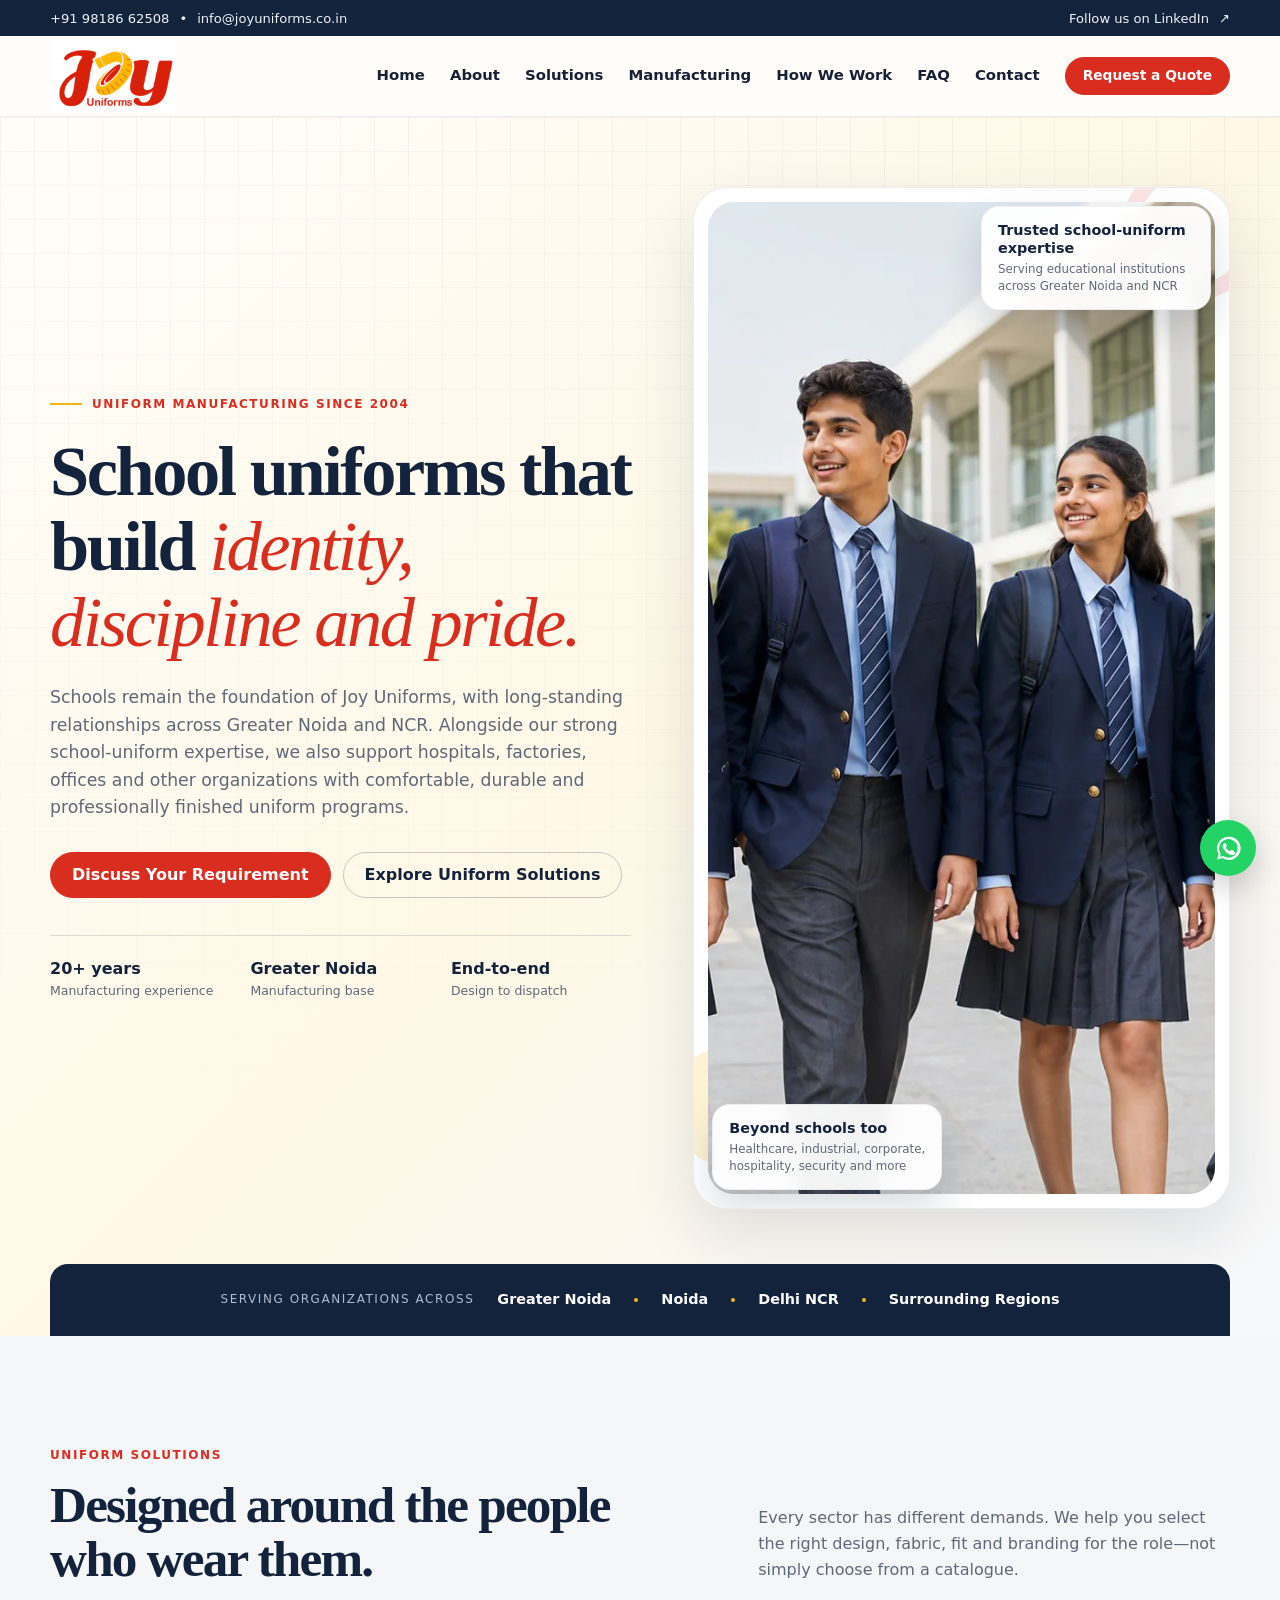
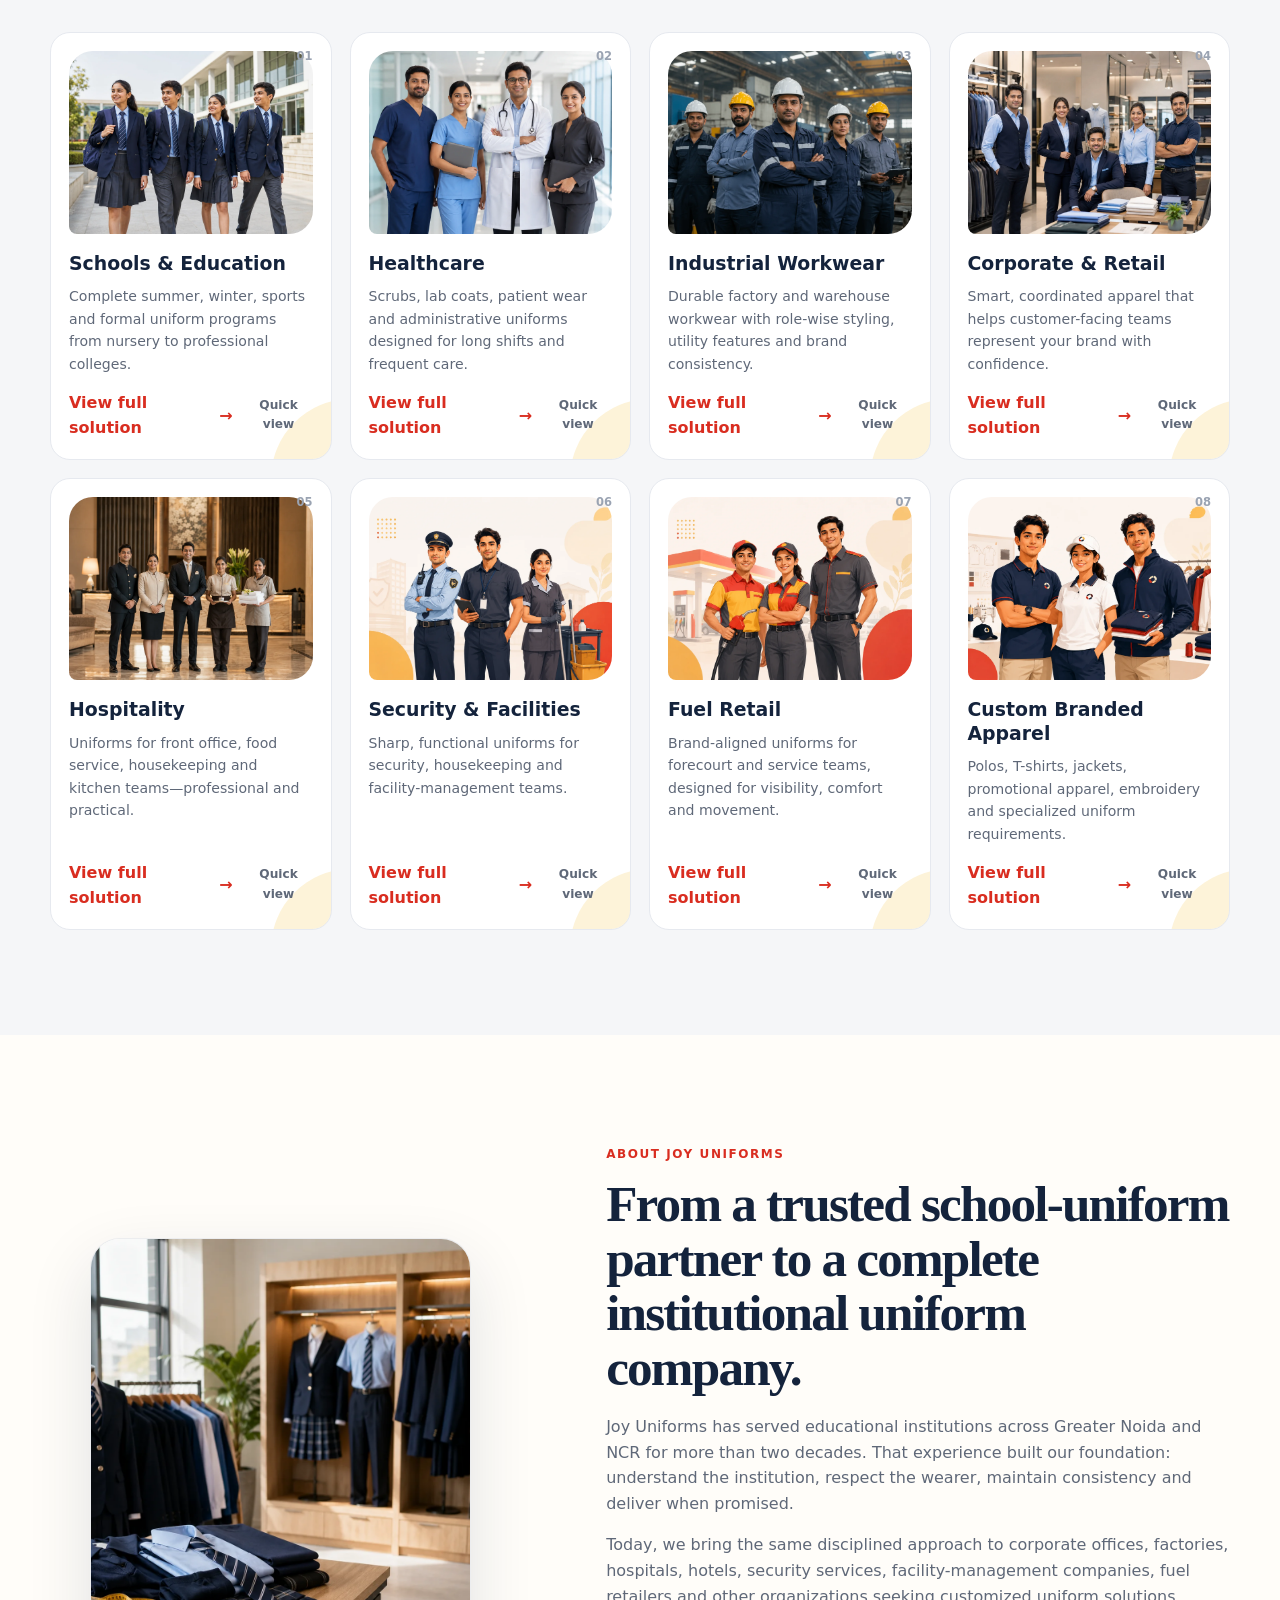
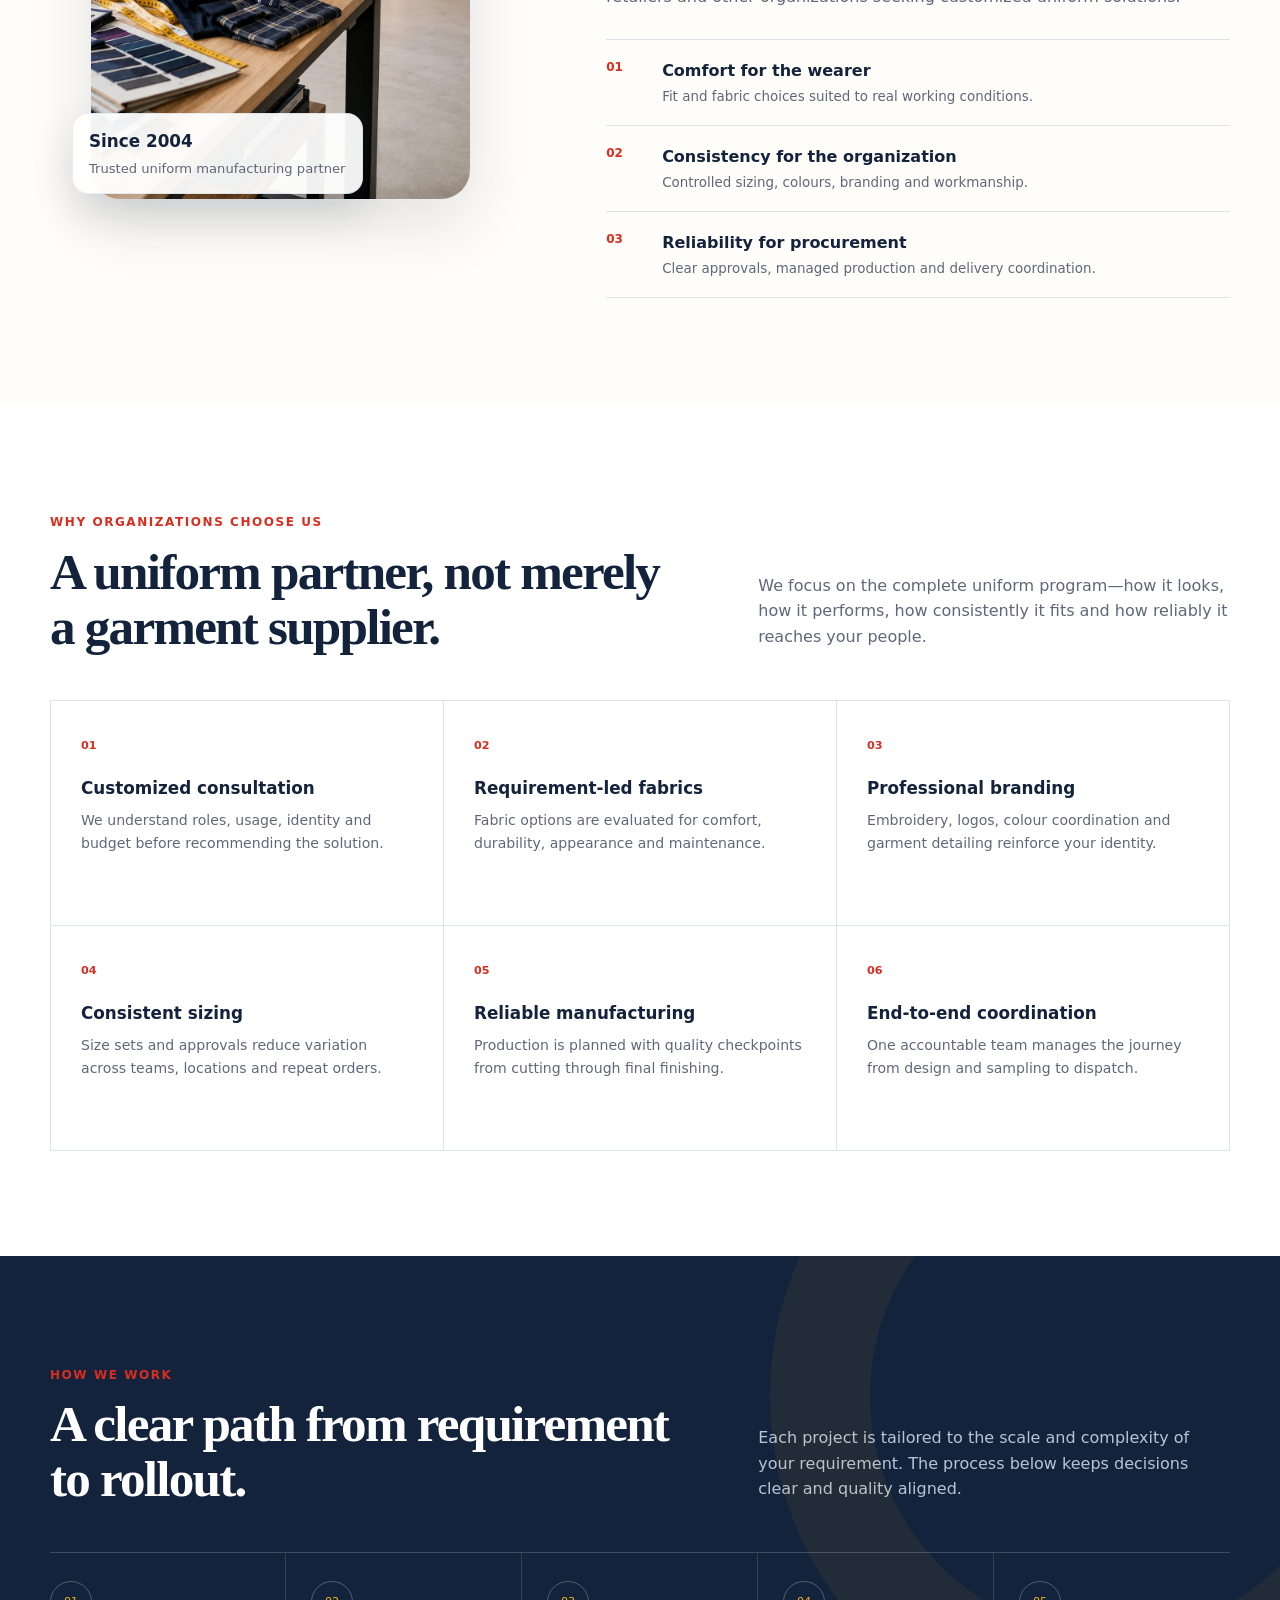
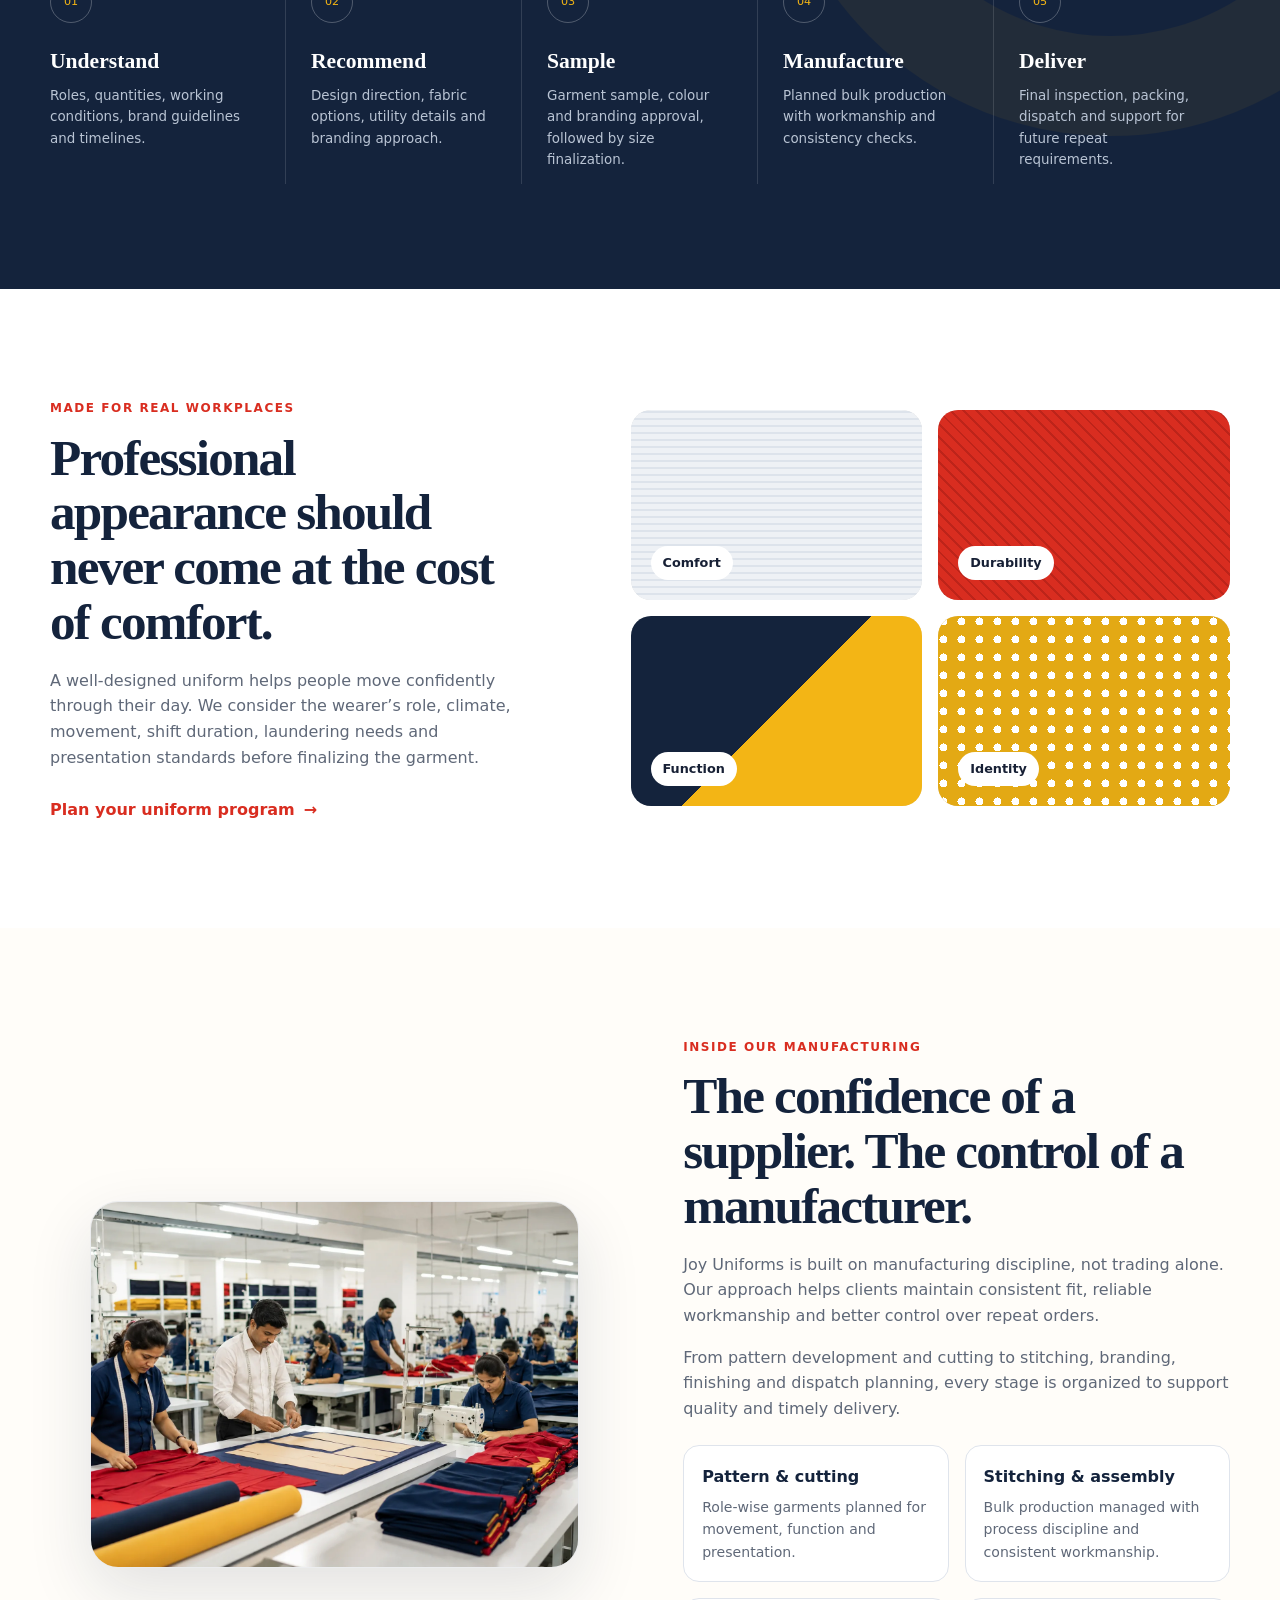
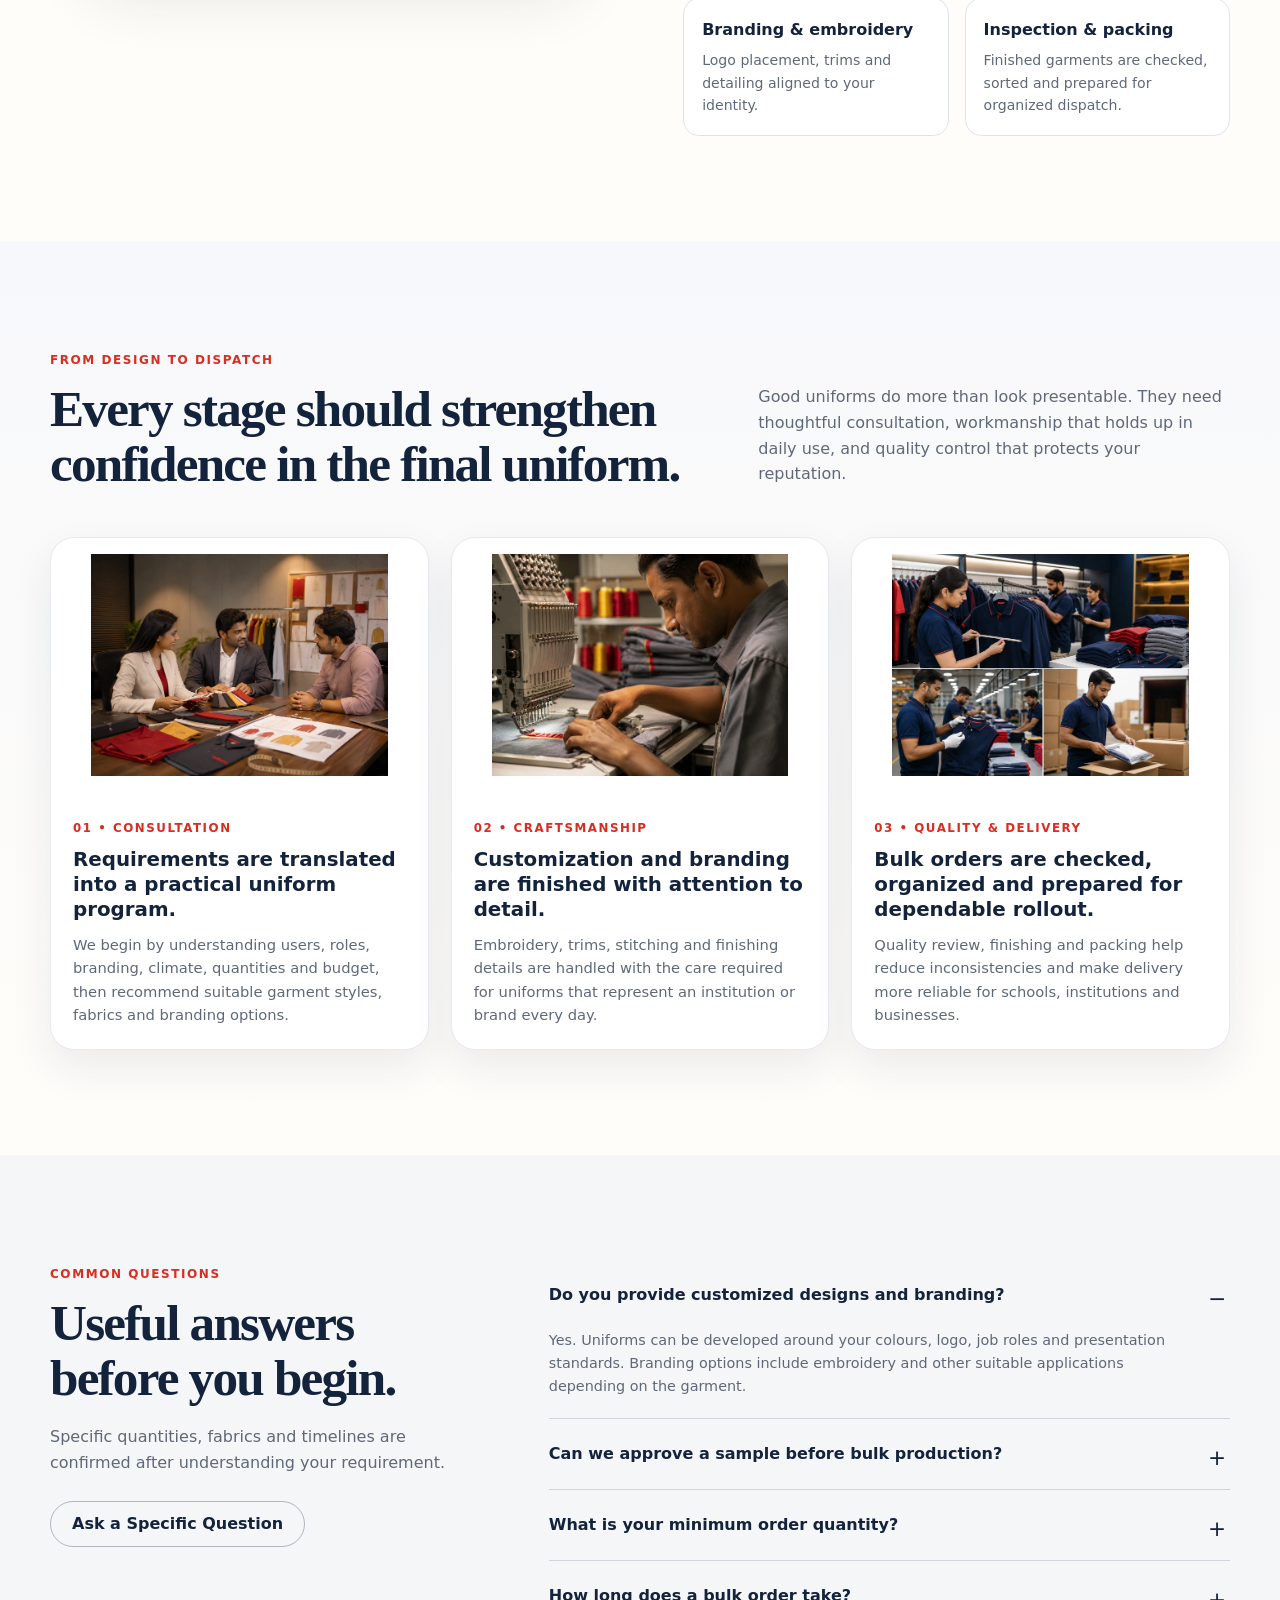
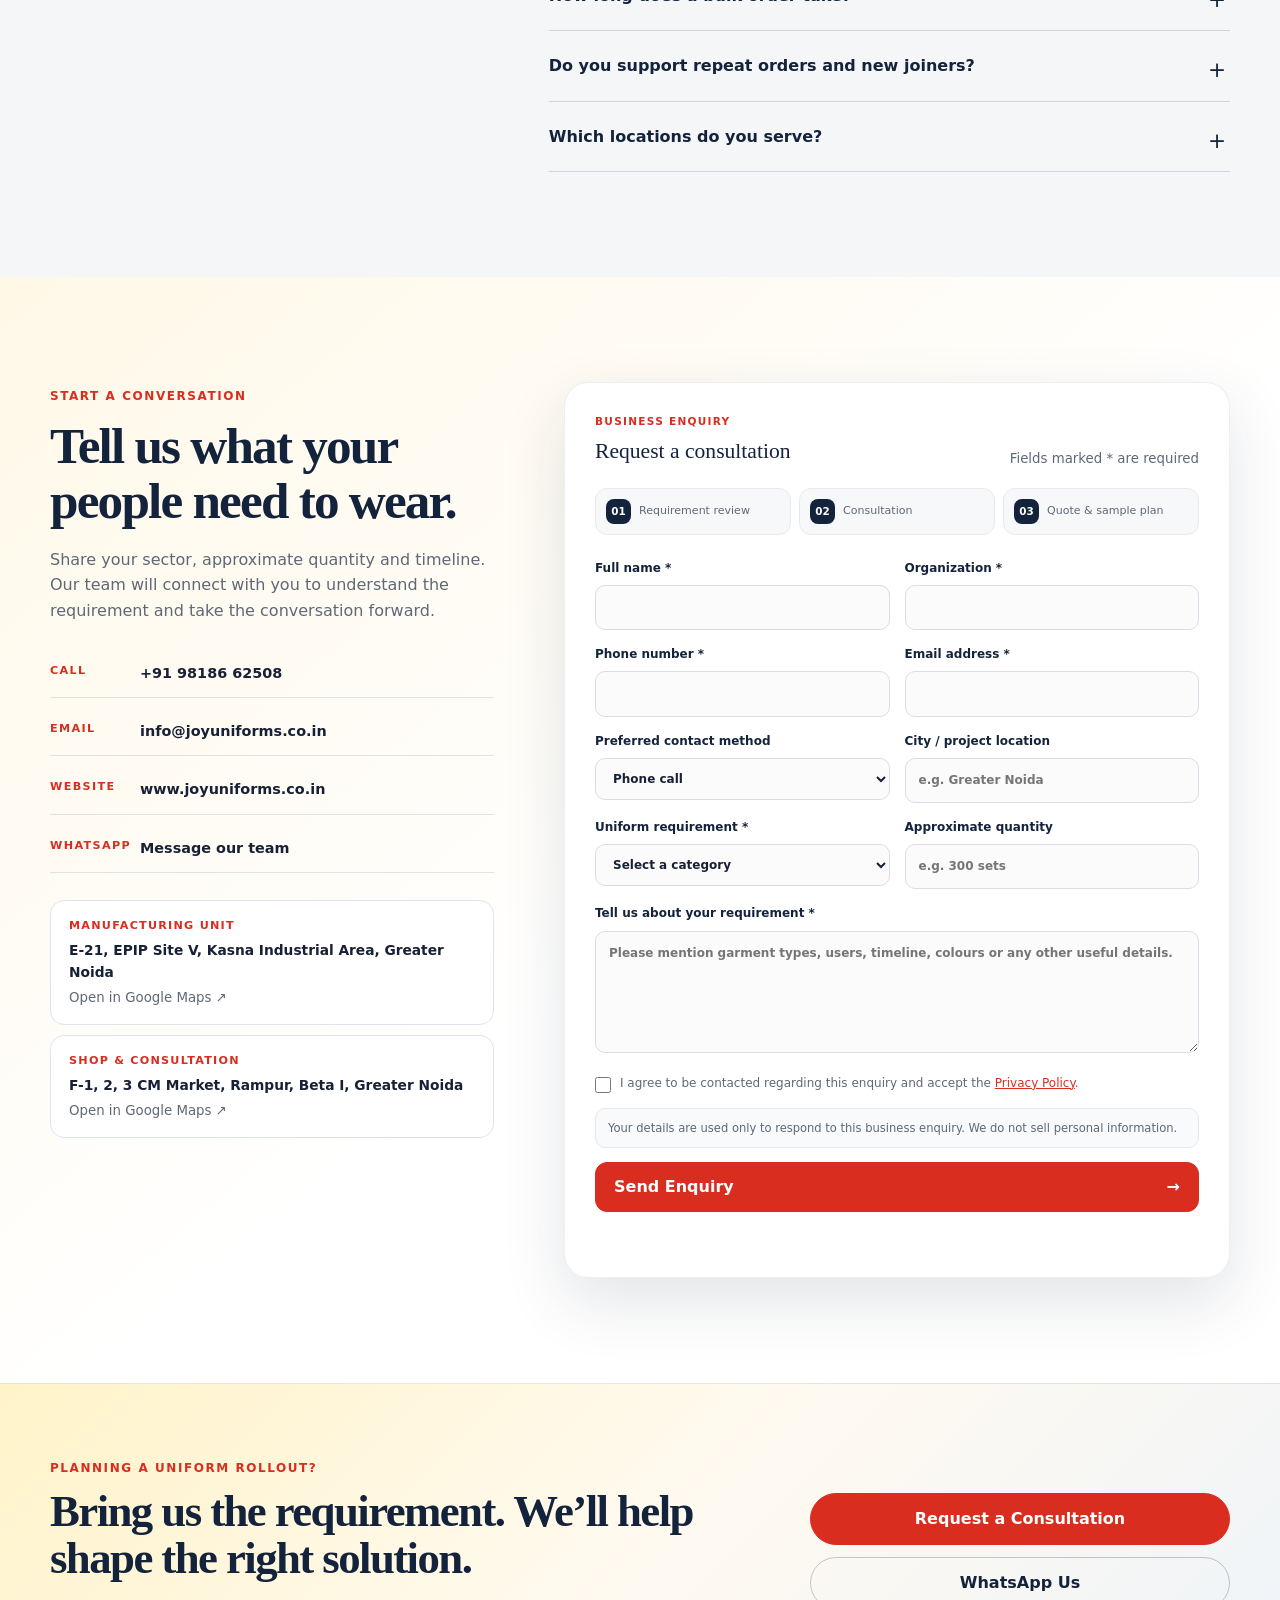
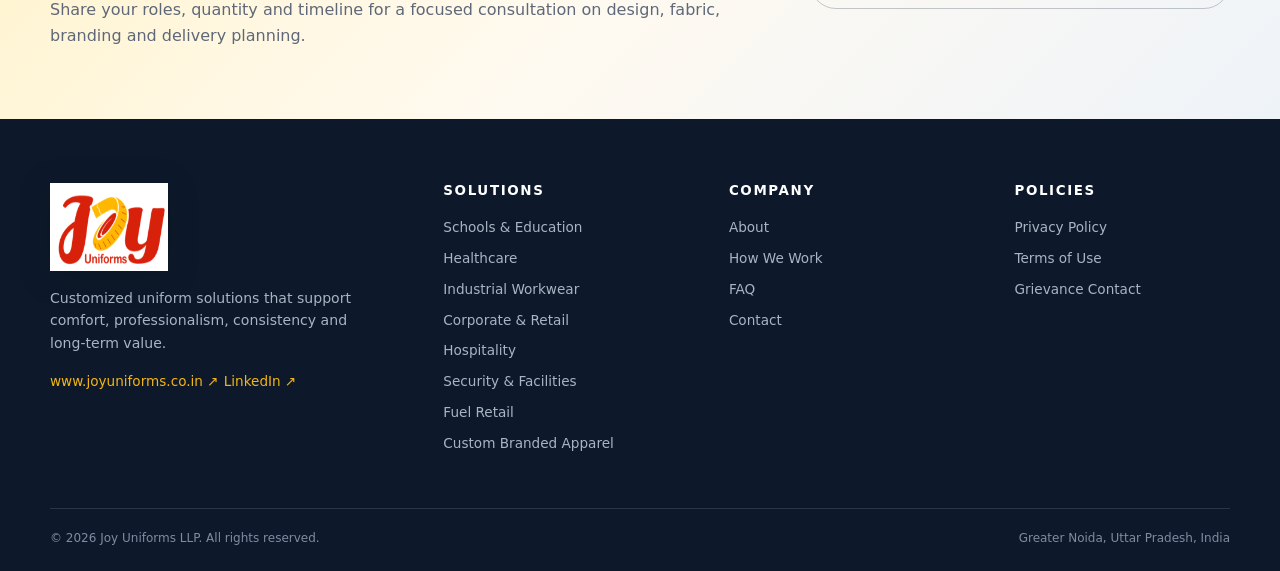
==== commit 5f259169: "rev1 deploy" ====
--- a/index.html
+++ b/index.html
@@ -7,14 +7,17 @@
   <meta name="description" content="Joy Uniforms LLP designs and manufactures customized uniforms for schools, healthcare, corporates, factories, hospitality, security and institutions across Greater Noida, Noida and Delhi NCR.">
   <meta name="keywords" content="uniform manufacturer Greater Noida, school uniforms Greater Noida, corporate uniforms Noida, industrial uniforms Delhi NCR, hospital uniforms, security uniforms, custom uniforms">
   <meta name="theme-color" content="#14233c">
-  <link rel="canonical" href="https://www.joyuniformsllp.com/">
+  <meta name="robots" content="index,follow,max-image-preview:large,max-snippet:-1,max-video-preview:-1">
+  <link rel="canonical" href="https://www.joyuniforms.co.in/">
   <meta property="og:title" content="Joy Uniforms LLP | Uniforms That Build Identity">
   <meta property="og:description" content="Customized uniform solutions backed by over two decades of manufacturing experience.">
   <meta property="og:type" content="website">
-  <meta property="og:url" content="https://www.joyuniformsllp.com/">
-  <meta property="og:image" content="https://www.joyuniformsllp.com/assets/images/joy-uniforms-hero.webp">
+  <meta property="og:url" content="https://www.joyuniforms.co.in/">
+  <meta property="og:image" content="https://www.joyuniforms.co.in/assets/images/og-joy-uniforms.jpg">
   <meta name="twitter:card" content="summary_large_image">
-  <link rel="icon" type="image/png" href="assets/images/joy-logo.png">
+  <link rel="icon" type="image/png" sizes="32x32" href="assets/images/favicon-32.png">
+  <link rel="apple-touch-icon" href="assets/images/apple-touch-icon.png">
+  <link rel="preload" as="image" href="assets/images/school-campus.webp" type="image/webp">
   <link rel="manifest" href="site.webmanifest">
   <link rel="stylesheet" href="styles.css">
   <script type="application/ld+json">
@@ -23,10 +26,10 @@
     "@type": "Organization",
     "name": "Joy Uniforms LLP",
     "foundingDate": "2004",
-    "url": "https://www.joyuniformsllp.com/",
-    "logo": "https://www.joyuniformsllp.com/assets/images/joy-logo.png",
+    "url": "https://www.joyuniforms.co.in/",
+    "logo": "https://www.joyuniforms.co.in/assets/images/joy-logo.png",
     "telephone": "+91-9818662508",
-    "email": "contact@joyuniformsllp.com",
+    "email": "info@joyuniforms.co.in",
     "sameAs": ["https://in.linkedin.com/company/joyuniforms"],
     "address": {
       "@type": "PostalAddress",
@@ -38,6 +41,7 @@
     "description": "Manufacturer of customized school, corporate, industrial, healthcare, hospitality, security and institutional uniforms."
   }
   </script>
+  <script type="application/ld+json">{"@context": "https://schema.org", "@type": "FAQPage", "mainEntity": [{"@type": "Question", "name": "Do you provide customized designs and branding?", "acceptedAnswer": {"@type": "Answer", "text": "Yes. Uniforms can be developed around your colours, logo, job roles and presentation standards. Branding options include embroidery and other suitable applications depending on the garment."}}, {"@type": "Question", "name": "Can we approve a sample before bulk production?", "acceptedAnswer": {"@type": "Answer", "text": "Yes. Sampling and approval are built into the process for customized bulk requirements. The exact sampling scope is agreed at the quotation stage."}}, {"@type": "Question", "name": "What is your minimum order quantity?", "acceptedAnswer": {"@type": "Answer", "text": "Minimum quantities vary by garment, fabric, customization and size mix. Share your expected quantity and Joy Uniforms will recommend the most practical route."}}, {"@type": "Question", "name": "How long does a bulk order take?", "acceptedAnswer": {"@type": "Answer", "text": "Lead time depends on design approval, fabric availability, quantity and season. A committed timeline is shared after the requirement and sample are finalized."}}]}</script>
 </head>
 <body>
   <a class="skip-link" href="#main-content">Skip to content</a>
@@ -47,7 +51,7 @@
       <div class="topbar-contact">
         <a href="tel:+919818662508" aria-label="Call Joy Uniforms">+91 98186 62508</a>
         <span aria-hidden="true">•</span>
-        <a href="mailto:contact@joyuniformsllp.com">contact@joyuniformsllp.com</a>
+        <a href="mailto:info@joyuniforms.co.in">info@joyuniforms.co.in</a>
       </div>
       <a class="topbar-link" href="https://in.linkedin.com/company/joyuniforms" target="_blank" rel="noopener">Follow us on LinkedIn <span aria-hidden="true">↗</span></a>
     </div>
@@ -65,6 +69,7 @@
         <a href="#home">Home</a>
         <a href="#about">About</a>
         <a href="#solutions">Solutions</a>
+        <a href="#manufacturing">Manufacturing</a>
         <a href="#process">How We Work</a>
         <a href="#faq">FAQ</a>
         <a href="#contact">Contact</a>
@@ -79,8 +84,8 @@
       <div class="container hero-grid">
         <div class="hero-copy reveal">
           <div class="eyebrow"><span></span> Uniform manufacturing since 2004</div>
-          <h1>Uniforms that strengthen <em>identity, confidence and pride.</em></h1>
-          <p>Joy Uniforms partners with schools, hospitals, factories and businesses to create comfortable, durable and professionally finished uniforms—managed from design and fabric selection through manufacturing and delivery.</p>
+          <h1>School uniforms that build <em>identity, discipline and pride.</em></h1>
+          <p>Schools remain the foundation of Joy Uniforms, with long-standing relationships across Greater Noida and NCR. Alongside our strong school-uniform expertise, we also support hospitals, factories, offices and other organizations with comfortable, durable and professionally finished uniform programs.</p>
           <div class="hero-actions">
             <a class="button" href="#contact" data-prefill="General Enquiry">Discuss Your Requirement</a>
             <a class="button button-ghost" href="#solutions">Explore Uniform Solutions</a>
@@ -92,15 +97,15 @@
           </div>
         </div>
         <div class="hero-visual reveal" data-delay="100">
-          <div class="hero-image-wrap">
-            <img src="assets/images/joy-uniforms-hero.webp" alt="A coordinated school uniform collection manufactured by Joy Uniforms" width="1000" height="891" fetchpriority="high">
-            <div class="hero-card hero-card-top">
-              <span class="mini-icon">✓</span>
-              <div><strong>Made to your brief</strong><small>Colours, fit, branding and function</small></div>
-            </div>
-            <div class="hero-card hero-card-bottom">
-              <span class="mini-icon">J</span>
-              <div><strong>Reliable manufacturing</strong><small>Consistent quality across bulk orders</small></div>
+          <div class="hero-photo-wrap" aria-label="Joy Uniforms school uniform showcase">
+            <img class="hero-photo" src="assets/images/school-campus.webp" alt="School students in coordinated uniforms on a modern campus" width="1586" height="992" fetchpriority="high">
+            <div class="hero-badge hero-badge-top">
+              <strong>Trusted school-uniform expertise</strong>
+              <span>Serving educational institutions across Greater Noida and NCR</span>
+            </div>
+            <div class="hero-badge hero-badge-bottom">
+              <strong>Beyond schools too</strong>
+              <span>Healthcare, industrial, corporate, hospitality, security and more</span>
             </div>
           </div>
         </div>
@@ -125,82 +130,74 @@
           <article class="solution-card reveal" data-solution="school">
             <div class="solution-number">01</div>
             <figure class="solution-media">
-              <img src="assets/images/solution-school.png" alt="Illustration of school and education uniforms" width="1448" height="1086" loading="lazy">
-              <div class="solution-icon icon-school" aria-hidden="true"><span>EDU</span></div>
+              <img src="assets/images/school-campus.webp" alt="Students in coordinated school uniforms on a modern campus" width="1448" height="1086" loading="lazy">
             </figure>
             <h3>Schools & Education</h3>
             <p>Complete summer, winter, sports and formal uniform programs from nursery to professional colleges.</p>
-            <button class="text-link" type="button" data-open-solution="school">Explore solution <span>→</span></button>
+            <div class="solution-actions"><a class="text-link" href="solutions/school-uniforms.html">View full solution <span>→</span></a><button class="quick-link" type="button" data-open-solution="school">Quick view</button></div>
           </article>
           <article class="solution-card reveal" data-solution="healthcare" data-delay="50">
             <div class="solution-number">02</div>
             <figure class="solution-media">
-              <img src="assets/images/solution-healthcare.png" alt="Illustration of healthcare and medical uniforms" width="1448" height="1086" loading="lazy">
-              <div class="solution-icon icon-health" aria-hidden="true"><span>MED</span></div>
+              <img src="assets/images/healthcare-team.webp" alt="Healthcare team in coordinated medical uniforms in a hospital corridor" width="1448" height="1086" loading="lazy">
             </figure>
             <h3>Healthcare</h3>
             <p>Scrubs, lab coats, patient wear and administrative uniforms designed for long shifts and frequent care.</p>
-            <button class="text-link" type="button" data-open-solution="healthcare">Explore solution <span>→</span></button>
+            <div class="solution-actions"><a class="text-link" href="solutions/healthcare-uniforms.html">View full solution <span>→</span></a><button class="quick-link" type="button" data-open-solution="healthcare">Quick view</button></div>
           </article>
           <article class="solution-card reveal" data-solution="industrial" data-delay="100">
             <div class="solution-number">03</div>
             <figure class="solution-media">
-              <img src="assets/images/solution-industrial.png" alt="Illustration of industrial workwear uniforms" width="1448" height="1086" loading="lazy">
-              <div class="solution-icon icon-industry" aria-hidden="true"><span>IND</span></div>
+              <img src="assets/images/industrial-team.webp" alt="Industrial team in coordinated workwear on a factory floor" width="1448" height="1086" loading="lazy">
             </figure>
             <h3>Industrial Workwear</h3>
             <p>Durable factory and warehouse workwear with role-wise styling, utility features and brand consistency.</p>
-            <button class="text-link" type="button" data-open-solution="industrial">Explore solution <span>→</span></button>
+            <div class="solution-actions"><a class="text-link" href="solutions/industrial-workwear.html">View full solution <span>→</span></a><button class="quick-link" type="button" data-open-solution="industrial">Quick view</button></div>
           </article>
           <article class="solution-card reveal" data-solution="corporate">
             <div class="solution-number">04</div>
             <figure class="solution-media">
-              <img src="assets/images/solution-corporate.png" alt="Illustration of corporate and retail uniforms" width="1448" height="1086" loading="lazy">
-              <div class="solution-icon icon-corporate" aria-hidden="true"><span>COR</span></div>
+              <img src="assets/images/corporate-showroom-team.webp" alt="Corporate and retail team in smart coordinated uniforms" width="1448" height="1086" loading="lazy">
             </figure>
             <h3>Corporate & Retail</h3>
             <p>Smart, coordinated apparel that helps customer-facing teams represent your brand with confidence.</p>
-            <button class="text-link" type="button" data-open-solution="corporate">Explore solution <span>→</span></button>
+            <div class="solution-actions"><a class="text-link" href="solutions/corporate-retail-uniforms.html">View full solution <span>→</span></a><button class="quick-link" type="button" data-open-solution="corporate">Quick view</button></div>
           </article>
           <article class="solution-card reveal" data-solution="hospitality" data-delay="50">
             <div class="solution-number">05</div>
             <figure class="solution-media">
-              <img src="assets/images/solution-hospitality.png" alt="Illustration of hospitality uniforms" width="1448" height="1086" loading="lazy">
-              <div class="solution-icon icon-hospitality" aria-hidden="true"><span>HOS</span></div>
+              <img src="assets/images/hospitality-team.webp" alt="Hospitality staff in coordinated uniforms inside an elegant lobby" width="1448" height="1086" loading="lazy">
             </figure>
             <h3>Hospitality</h3>
             <p>Uniforms for front office, food service, housekeeping and kitchen teams—professional and practical.</p>
-            <button class="text-link" type="button" data-open-solution="hospitality">Explore solution <span>→</span></button>
+            <div class="solution-actions"><a class="text-link" href="solutions/hospitality-uniforms.html">View full solution <span>→</span></a><button class="quick-link" type="button" data-open-solution="hospitality">Quick view</button></div>
           </article>
           <article class="solution-card reveal" data-solution="security" data-delay="100">
             <div class="solution-number">06</div>
             <figure class="solution-media">
-              <img src="assets/images/solution-security.png" alt="Illustration of security and facilities uniforms" width="1448" height="1086" loading="lazy">
-              <div class="solution-icon icon-security" aria-hidden="true"><span>SEC</span></div>
+              <img src="assets/images/security-facilities-team.webp" alt="Security and facilities team in coordinated professional uniforms" width="1448" height="1086" loading="lazy">
             </figure>
             <h3>Security & Facilities</h3>
             <p>Sharp, functional uniforms for security, housekeeping and facility-management teams.</p>
-            <button class="text-link" type="button" data-open-solution="security">Explore solution <span>→</span></button>
+            <div class="solution-actions"><a class="text-link" href="solutions/security-facility-uniforms.html">View full solution <span>→</span></a><button class="quick-link" type="button" data-open-solution="security">Quick view</button></div>
           </article>
           <article class="solution-card reveal" data-solution="fuel">
             <div class="solution-number">07</div>
             <figure class="solution-media">
-              <img src="assets/images/solution-fuel.png" alt="Illustration of fuel retail uniforms" width="1448" height="1086" loading="lazy">
-              <div class="solution-icon icon-fuel" aria-hidden="true"><span>FUEL</span></div>
+              <img src="assets/images/fuel-retail-team.webp" alt="Fuel station service team in coordinated branded uniforms" width="1448" height="1086" loading="lazy">
             </figure>
             <h3>Fuel Retail</h3>
             <p>Brand-aligned uniforms for forecourt and service teams, designed for visibility, comfort and movement.</p>
-            <button class="text-link" type="button" data-open-solution="fuel">Explore solution <span>→</span></button>
+            <div class="solution-actions"><a class="text-link" href="solutions/fuel-retail-uniforms.html">View full solution <span>→</span></a><button class="quick-link" type="button" data-open-solution="fuel">Quick view</button></div>
           </article>
           <article class="solution-card reveal" data-solution="custom" data-delay="50">
             <div class="solution-number">08</div>
             <figure class="solution-media">
-              <img src="assets/images/solution-custom.png" alt="Illustration of custom branded apparel" width="1448" height="1086" loading="lazy">
-              <div class="solution-icon icon-custom" aria-hidden="true"><span>YOU</span></div>
+              <img src="assets/images/custom-branded-apparel-team.webp" alt="Custom branded apparel consultation and showroom collaboration" width="1448" height="1086" loading="lazy">
             </figure>
             <h3>Custom Branded Apparel</h3>
             <p>Polos, T-shirts, jackets, promotional apparel, embroidery and specialized uniform requirements.</p>
-            <button class="text-link" type="button" data-open-solution="custom">Explore solution <span>→</span></button>
+            <div class="solution-actions"><a class="text-link" href="solutions/custom-branded-apparel.html">View full solution <span>→</span></a><button class="quick-link" type="button" data-open-solution="custom">Quick view</button></div>
           </article>
         </div>
       </div>
@@ -209,13 +206,12 @@
     <section class="section story-section" id="about">
       <div class="container story-grid">
         <div class="story-visual reveal">
-          <div class="fabric-card fabric-card-main">
-            <span class="fabric-label">Built in Greater Noida</span>
-            <div class="fabric-weave" aria-hidden="true"></div>
-            <div class="fabric-caption"><strong>Manufacturing expertise</strong><span>developed over two decades</span></div>
-          </div>
-          <div class="fabric-card fabric-card-small">
-            <span>Since</span><strong>2004</strong>
+          <figure class="about-visual-frame">
+            <img src="assets/images/about-school-showroom.webp" alt="School uniform showroom with displayed garments, swatches and tailoring details" width="1122" height="1402" loading="lazy">
+          </figure>
+          <div class="about-badge">
+            <strong>Since 2004</strong>
+            <span>Trusted uniform manufacturing partner</span>
           </div>
         </div>
         <div class="story-copy reveal" data-delay="100">
@@ -282,6 +278,63 @@
       </div>
     </section>
 
+    <section class="section manufacturing-section" id="manufacturing">
+      <div class="container split-grid split-grid-reverse">
+        <div class="split-copy reveal">
+          <span class="kicker">Inside our manufacturing</span>
+          <h2>The confidence of a supplier. The control of a manufacturer.</h2>
+          <p>Joy Uniforms is built on manufacturing discipline, not trading alone. Our approach helps clients maintain consistent fit, reliable workmanship and better control over repeat orders.</p>
+          <p>From pattern development and cutting to stitching, branding, finishing and dispatch planning, every stage is organized to support quality and timely delivery.</p>
+          <div class="feature-list-grid">
+            <div><strong>Pattern & cutting</strong><span>Role-wise garments planned for movement, function and presentation.</span></div>
+            <div><strong>Stitching & assembly</strong><span>Bulk production managed with process discipline and consistent workmanship.</span></div>
+            <div><strong>Branding & embroidery</strong><span>Logo placement, trims and detailing aligned to your identity.</span></div>
+            <div><strong>Inspection & packing</strong><span>Finished garments are checked, sorted and prepared for organized dispatch.</span></div>
+          </div>
+        </div>
+        <div class="split-visual reveal" data-delay="100">
+          <figure class="visual-frame visual-large">
+            <img src="assets/images/manufacturing-workshop.webp" alt="Joy Uniforms style garment workshop with cutting, stitching and production activity" width="1448" height="1086" loading="lazy">
+          </figure>
+        </div>
+      </div>
+    </section>
+
+    <section class="section craftsmanship-section section-light">
+      <div class="container">
+        <div class="section-heading reveal">
+          <div><span class="kicker">From design to dispatch</span><h2>Every stage should strengthen confidence in the final uniform.</h2></div>
+          <p>Good uniforms do more than look presentable. They need thoughtful consultation, workmanship that holds up in daily use, and quality control that protects your reputation.</p>
+        </div>
+        <div class="story-cards-grid">
+          <article class="story-card reveal">
+            <figure class="story-card-media"><img src="assets/images/consultation-design.webp" alt="Client consultation and fabric selection for custom uniforms" width="1448" height="1086" loading="lazy"></figure>
+            <div class="story-card-copy">
+              <span class="story-card-kicker">01 • Consultation</span>
+              <h3>Requirements are translated into a practical uniform program.</h3>
+              <p>We begin by understanding users, roles, branding, climate, quantities and budget, then recommend suitable garment styles, fabrics and branding options.</p>
+            </div>
+          </article>
+          <article class="story-card reveal" data-delay="50">
+            <figure class="story-card-media"><img src="assets/images/craftsmanship-detail.webp" alt="Close-up of embroidery and garment finishing workmanship" width="1448" height="1086" loading="lazy"></figure>
+            <div class="story-card-copy">
+              <span class="story-card-kicker">02 • Craftsmanship</span>
+              <h3>Customization and branding are finished with attention to detail.</h3>
+              <p>Embroidery, trims, stitching and finishing details are handled with the care required for uniforms that represent an institution or brand every day.</p>
+            </div>
+          </article>
+          <article class="story-card reveal" data-delay="100">
+            <figure class="story-card-media"><img src="assets/images/quality-packing.webp" alt="Uniform quality inspection, finishing and packing process" width="1448" height="1086" loading="lazy"></figure>
+            <div class="story-card-copy">
+              <span class="story-card-kicker">03 • Quality & delivery</span>
+              <h3>Bulk orders are checked, organized and prepared for dependable rollout.</h3>
+              <p>Quality review, finishing and packing help reduce inconsistencies and make delivery more reliable for schools, institutions and businesses.</p>
+            </div>
+          </article>
+        </div>
+      </div>
+    </section>
+
     <section class="section faq-section" id="faq">
       <div class="container faq-grid">
         <div class="faq-intro reveal">
@@ -327,22 +380,29 @@
           <p>Share your sector, approximate quantity and timeline. Our team will connect with you to understand the requirement and take the conversation forward.</p>
           <div class="contact-methods">
             <a href="tel:+919818662508"><span>Call</span><strong>+91 98186 62508</strong></a>
-            <a href="mailto:contact@joyuniformsllp.com"><span>Email</span><strong>contact@joyuniformsllp.com</strong></a>
+            <a href="mailto:info@joyuniforms.co.in"><span>Email</span><strong>info@joyuniforms.co.in</strong></a>
+            <a href="https://www.joyuniforms.co.in" target="_blank" rel="noopener"><span>Website</span><strong>www.joyuniforms.co.in</strong></a>
             <a href="https://wa.me/919818662508?text=Hello%20Joy%20Uniforms%2C%20I%20would%20like%20to%20discuss%20a%20uniform%20requirement." target="_blank" rel="noopener"><span>WhatsApp</span><strong>Message our team</strong></a>
           </div>
           <div class="address-cards">
-            <a class="address-card" href="https://www.google.com/maps/search/?api=1&query=E-21+EPIP+Site+V+Kasna+Industrial+Area+Greater+Noida" target="_blank" rel="noopener">
+            <a class="address-card" href="https://maps.app.goo.gl/FH8r4LY3AFtCtFpMA" target="_blank" rel="noopener">
               <span>Manufacturing Unit</span><strong>E-21, EPIP Site V, Kasna Industrial Area, Greater Noida</strong><small>Open in Google Maps ↗</small>
             </a>
-            <a class="address-card" href="https://www.google.com/maps/search/?api=1&query=F-1+2+3+CM+Market+Rampur+Beta+1+Greater+Noida" target="_blank" rel="noopener">
+            <a class="address-card" href="https://maps.app.goo.gl/82aqoSZMJCmVwKeN8" target="_blank" rel="noopener">
               <span>Shop & Consultation</span><strong>F-1, 2, 3 CM Market, Rampur, Beta I, Greater Noida</strong><small>Open in Google Maps ↗</small>
             </a>
           </div>
         </div>
 
         <div class="form-card reveal" data-delay="100">
-          <div class="form-card-head"><span>Request a consultation</span><small>Fields marked * are required</small></div>
-          <form id="enquiry-form" action="https://formsubmit.co/contact@joyuniformsllp.com" method="POST" novalidate>
+          <div class="form-card-head">
+            <div><small class="form-eyebrow">Business enquiry</small><span>Request a consultation</span></div>
+            <small>Fields marked * are required</small>
+          </div>
+          <div class="form-assurance" aria-label="Enquiry process">
+            <span><b>01</b> Requirement review</span><span><b>02</b> Consultation</span><span><b>03</b> Quote & sample plan</span>
+          </div>
+          <form id="enquiry-form" action="https://formsubmit.co/info@joyuniforms.co.in" method="POST" novalidate>
             <input type="hidden" name="_subject" value="New website enquiry — Joy Uniforms">
             <input type="hidden" name="_template" value="table">
             <input type="hidden" name="_captcha" value="false">
@@ -353,6 +413,12 @@
             <div class="field-row">
               <label>Phone number *<input type="tel" name="phone" autocomplete="tel" inputmode="tel" required></label>
               <label>Email address *<input type="email" name="email" autocomplete="email" required></label>
+            </div>
+            <div class="field-row">
+              <label>Preferred contact method
+                <select name="preferred_contact"><option>Phone call</option><option>WhatsApp</option><option>Email</option></select>
+              </label>
+              <label>City / project location<input type="text" name="location" autocomplete="address-level2" placeholder="e.g. Greater Noida"></label>
             </div>
             <div class="field-row">
               <label>Uniform requirement *
@@ -372,7 +438,8 @@
               <label>Approximate quantity<input type="text" name="quantity" placeholder="e.g. 300 sets"></label>
             </div>
             <label>Tell us about your requirement *<textarea name="message" rows="5" placeholder="Please mention garment types, users, timeline, colours or any other useful details." required></textarea></label>
-            <label class="consent"><input type="checkbox" name="consent" required><span>I agree to be contacted regarding this enquiry and accept the <a href="privacy.html">Privacy Policy</a>.</span></label>
+            <label class="consent"><input type="checkbox" name="consent" required><span>I agree to be contacted regarding this enquiry and accept the <a href="privacy.html" target="_blank">Privacy Policy</a>.</span></label>
+            <div class="form-privacy-note">Your details are used only to respond to this business enquiry. We do not sell personal information.</div>
             <button class="button form-submit" type="submit"><span>Send Enquiry</span><b aria-hidden="true">→</b></button>
             <p class="form-status" id="form-status" role="status" aria-live="polite"></p>
           </form>
@@ -380,17 +447,25 @@
       </div>
     </section>
   </main>
+
+  <section class="footer-cta" aria-label="Request a uniform consultation">
+    <div class="container footer-cta-inner">
+      <div><span class="kicker">Planning a uniform rollout?</span><h2>Bring us the requirement. We’ll help shape the right solution.</h2><p>Share your roles, quantity and timeline for a focused consultation on design, fabric, branding and delivery planning.</p></div>
+      <div class="footer-cta-actions"><a class="button" href="#contact" data-prefill="General Enquiry">Request a Consultation</a><a class="button button-ghost" href="https://wa.me/919818662508?text=Hello%20Joy%20Uniforms%2C%20I%20would%20like%20to%20discuss%20a%20uniform%20requirement." target="_blank" rel="noopener">WhatsApp Us</a></div>
+    </div>
+  </section>
 
   <footer class="site-footer">
     <div class="container footer-grid">
       <div class="footer-brand">
         <img src="assets/images/joy-logo.png" alt="Joy Uniforms" width="142" height="88">
         <p>Customized uniform solutions that support comfort, professionalism, consistency and long-term value.</p>
+        <a href="https://www.joyuniforms.co.in" target="_blank" rel="noopener">www.joyuniforms.co.in ↗</a>
         <a href="https://in.linkedin.com/company/joyuniforms" target="_blank" rel="noopener">LinkedIn ↗</a>
       </div>
-      <div><h3>Solutions</h3><a href="#solutions" data-open-solution="school">Education</a><a href="#solutions" data-open-solution="healthcare">Healthcare</a><a href="#solutions" data-open-solution="industrial">Industrial</a><a href="#solutions" data-open-solution="corporate">Corporate</a></div>
+      <div><h3>Solutions</h3><a href="solutions/school-uniforms.html">Schools & Education</a><a href="solutions/healthcare-uniforms.html">Healthcare</a><a href="solutions/industrial-workwear.html">Industrial Workwear</a><a href="solutions/corporate-retail-uniforms.html">Corporate & Retail</a><a href="solutions/hospitality-uniforms.html">Hospitality</a><a href="solutions/security-facility-uniforms.html">Security & Facilities</a><a href="solutions/fuel-retail-uniforms.html">Fuel Retail</a><a href="solutions/custom-branded-apparel.html">Custom Branded Apparel</a></div>
       <div><h3>Company</h3><a href="#about">About</a><a href="#process">How We Work</a><a href="#faq">FAQ</a><a href="#contact">Contact</a></div>
-      <div><h3>Policies</h3><a href="privacy.html">Privacy Policy</a><a href="terms.html">Terms of Use</a><a href="mailto:contact@joyuniformsllp.com">Grievance Contact</a></div>
+      <div><h3>Policies</h3><a href="privacy.html">Privacy Policy</a><a href="terms.html">Terms of Use</a><a href="mailto:info@joyuniforms.co.in">Grievance Contact</a></div>
     </div>
     <div class="container footer-bottom"><span>© <span id="year"></span> Joy Uniforms LLP. All rights reserved.</span><span>Greater Noida, Uttar Pradesh, India</span></div>
   </footer>
--- a/styles.css
+++ b/styles.css
@@ -50,14 +50,60 @@
 h2{font-size:clamp(2.25rem,4vw,4.25rem);margin:11px 0 18px}h3{line-height:1.25}
 .hero-copy>p{font-size:1.08rem;color:var(--muted);max-width:650px}.hero-actions{display:flex;gap:12px;flex-wrap:wrap;margin:30px 0 37px}
 .hero-proof{display:grid;grid-template-columns:repeat(3,1fr);border-top:1px solid rgba(20,35,60,.14);padding-top:20px;gap:20px}.hero-proof div{display:flex;flex-direction:column}.hero-proof strong{font-size:1rem;color:var(--navy)}.hero-proof span{font-size:.78rem;color:var(--muted)}
-.hero-visual{position:relative}.hero-image-wrap{position:relative;border-radius:180px 28px 28px 28px;background:var(--gold);padding:15px;box-shadow:var(--shadow);transform:rotate(1.5deg)}.hero-image-wrap>img{border-radius:166px 20px 20px 20px;aspect-ratio:1/.78;object-fit:cover;object-position:center 28%}
-.hero-image-wrap::before{content:"";position:absolute;width:140px;height:140px;border:18px solid rgba(217,45,32,.15);border-radius:50%;right:-42px;top:-45px;z-index:-1}.hero-image-wrap::after{content:"";position:absolute;width:84px;height:84px;background:var(--navy);border-radius:50%;left:-30px;bottom:40px;z-index:-1}
-.hero-card{position:absolute;background:#fff;box-shadow:0 15px 45px rgba(20,35,60,.18);border-radius:14px;padding:13px 16px;display:flex;align-items:center;gap:11px;transform:rotate(-1.5deg);min-width:220px}.hero-card strong,.hero-card small{display:block}.hero-card strong{font-size:.85rem;color:var(--navy)}.hero-card small{font-size:.7rem;color:var(--muted)}.mini-icon{display:grid;place-items:center;width:34px;height:34px;border-radius:10px;background:var(--gold-soft);color:var(--red);font-weight:900}.hero-card-top{right:-28px;top:70px}.hero-card-bottom{left:-48px;bottom:55px}
+.hero-visual{position:relative}.hero-collage{position:relative;display:grid;grid-template-columns:1.08fr .92fr;grid-template-rows:185px 185px;gap:16px;padding:16px;background:#fff;border-radius:34px;box-shadow:var(--shadow);border:1px solid rgba(20,35,60,.08)}.hero-collage::before{content:"";position:absolute;width:120px;height:120px;border-radius:50%;background:rgba(243,181,21,.18);left:-24px;bottom:42px;z-index:0}.hero-collage::after{content:"";position:absolute;width:110px;height:110px;border-radius:50%;border:16px solid rgba(217,45,32,.12);right:-35px;top:-30px;z-index:0}.hero-panel{position:relative;overflow:hidden;border-radius:28px;background:#f4f6f9;z-index:1}.hero-panel img{width:100%;height:100%;object-fit:cover;display:block}.hero-panel-main{grid-row:1 / span 2;min-height:386px}.hero-badge{position:absolute;z-index:2;max-width:230px;background:rgba(255,255,255,.94);backdrop-filter:blur(10px);box-shadow:0 18px 40px rgba(20,35,60,.16);border-radius:18px;padding:14px 16px;border:1px solid rgba(20,35,60,.06)}.hero-badge strong,.hero-badge span{display:block}.hero-badge strong{font-size:.9rem;color:var(--navy);line-height:1.25}.hero-badge span{font-size:.74rem;color:var(--muted);margin-top:4px;line-height:1.45}.hero-badge-top{right:18px;top:18px}.hero-badge-bottom{left:18px;bottom:18px}
 .trust-ribbon{position:relative;margin-top:55px;background:var(--navy);color:#fff;min-height:72px;border-radius:18px 18px 0 0;display:flex;align-items:center;justify-content:center;flex-wrap:wrap;gap:16px 23px;padding:18px 25px}.trust-ribbon span{font-size:.75rem;text-transform:uppercase;letter-spacing:.13em;color:#aebbd0}.trust-ribbon strong{font-size:.9rem}.trust-ribbon i{width:4px;height:4px;background:var(--gold);border-radius:50%}
 .section{padding:105px 0}.section-light{background:var(--soft)}
 .section-heading{display:grid;grid-template-columns:1.15fr .85fr;gap:70px;align-items:end;margin-bottom:45px}.section-heading h2{margin-bottom:0}.section-heading>p{color:var(--muted);max-width:520px;margin-bottom:5px}
-.solution-grid{display:grid;grid-template-columns:repeat(4,1fr);gap:18px}.solution-card{position:relative;background:#fff;border:1px solid #e6e9ef;border-radius:var(--radius);padding:18px;overflow:hidden;transition:transform .25s,box-shadow .25s,border-color .25s;display:flex;flex-direction:column}.solution-card:hover{transform:translateY(-7px);box-shadow:0 22px 50px rgba(20,35,60,.11);border-color:transparent}.solution-card::after{content:"";position:absolute;width:160px;height:160px;border-radius:50%;right:-100px;bottom:-100px;background:var(--gold);opacity:.16;transition:.3s}.solution-card:hover::after{right:-70px;bottom:-70px}.solution-number{position:absolute;right:18px;top:14px;font-size:.72rem;font-weight:800;color:#9aa3b2;z-index:2}.solution-media{position:relative;aspect-ratio:4/3;border-radius:24px 24px 24px 8px;overflow:hidden;margin:0 0 18px;background:#f4f6f9}.solution-media img{width:100%;height:100%;object-fit:cover;display:block;transition:transform .35s ease}.solution-card:hover .solution-media img{transform:scale(1.04)}.solution-icon{width:72px;height:72px;border-radius:22px 22px 22px 7px;display:grid;place-items:center;box-shadow:inset 0 0 0 1px rgba(255,255,255,.65)}.solution-media .solution-icon{position:absolute;left:16px;top:16px;margin-bottom:0;z-index:2;backdrop-filter:blur(2px)}.solution-icon span{font-size:.72rem;letter-spacing:.08em;font-weight:900;color:#fff}.icon-school{background:linear-gradient(135deg,#d92d20,#f26b5e)}.icon-health{background:linear-gradient(135deg,#14847a,#50b9a9)}.icon-industry{background:linear-gradient(135deg,#293b59,#637996)}.icon-corporate{background:linear-gradient(135deg,#6d3d85,#a071b9)}.icon-hospitality{background:linear-gradient(135deg,#a15b0a,#e2a33c)}.icon-security{background:linear-gradient(135deg,#25344d,#546984)}.icon-fuel{background:linear-gradient(135deg,#c22f2f,#f0a321)}.icon-custom{background:linear-gradient(135deg,#2771a8,#55a6d4)}.solution-card h3{font-size:1.18rem;color:var(--navy);margin-bottom:10px}.solution-card p{font-size:.88rem;color:var(--muted);min-height:83px;flex:1}.text-link{border:0;background:none;padding:0;color:var(--red);font-weight:780;cursor:pointer;display:inline-flex;gap:9px;align-items:center}.text-link span{transition:transform .2s}.text-link:hover span{transform:translateX(5px)}
-.story-section{background:var(--paper)}.story-grid{display:grid;grid-template-columns:.85fr 1.15fr;gap:95px;align-items:center}.story-visual{position:relative;min-height:560px}.fabric-card{position:absolute;border-radius:28px;box-shadow:var(--shadow);overflow:hidden}.fabric-card-main{inset:20px 35px 40px 0;background:var(--navy);color:#fff;padding:32px}.fabric-label{position:relative;z-index:2;font-size:.76rem;text-transform:uppercase;letter-spacing:.13em;color:var(--gold)}.fabric-weave{position:absolute;inset:80px -30px -30px 70px;border-radius:140px 0 0 0;background:repeating-linear-gradient(45deg,rgba(255,255,255,.08) 0 2px,transparent 2px 10px),repeating-linear-gradient(-45deg,rgba(243,181,21,.11) 0 2px,transparent 2px 12px),linear-gradient(135deg,#223a60,#14233c)}.fabric-weave::after{content:"";position:absolute;inset:35% 18%;border:2px dashed rgba(255,255,255,.35);border-radius:50%}.fabric-caption{position:absolute;left:32px;bottom:32px;z-index:2}.fabric-caption strong,.fabric-caption span{display:block}.fabric-caption strong{font-family:Georgia,serif;font-size:1.7rem}.fabric-caption span{color:#b7c2d3}.fabric-card-small{right:0;bottom:0;width:190px;height:165px;background:var(--gold);color:var(--navy);padding:24px;display:flex;flex-direction:column;justify-content:center}.fabric-card-small span{text-transform:uppercase;letter-spacing:.14em;font-size:.7rem}.fabric-card-small strong{font-family:Georgia,serif;font-size:3.3rem;line-height:1}
+.solution-grid{display:grid;grid-template-columns:repeat(4,1fr);gap:18px}.solution-card{position:relative;background:#fff;border:1px solid #e6e9ef;border-radius:var(--radius);padding:18px;overflow:hidden;transition:transform .25s,box-shadow .25s,border-color .25s;display:flex;flex-direction:column}.solution-card:hover{transform:translateY(-7px);box-shadow:0 22px 50px rgba(20,35,60,.11);border-color:transparent}.solution-card::after{content:"";position:absolute;width:160px;height:160px;border-radius:50%;right:-100px;bottom:-100px;background:var(--gold);opacity:.16;transition:.3s}.solution-card:hover::after{right:-70px;bottom:-70px}.solution-number{position:absolute;right:18px;top:14px;font-size:.72rem;font-weight:800;color:#9aa3b2;z-index:2}.solution-media{position:relative;aspect-ratio:4/3;border-radius:24px 24px 24px 8px;overflow:hidden;margin:0 0 18px;background:#f4f6f9}.solution-media img{width:100%;height:100%;object-fit:cover;display:block;transition:transform .35s ease}.solution-card:hover .solution-media img{transform:scale(1.04)}.solution-icon{display:none}.solution-media .solution-icon{display:none}.solution-icon span{display:none}.icon-school{background:linear-gradient(135deg,#d92d20,#f26b5e)}.icon-health{background:linear-gradient(135deg,#14847a,#50b9a9)}.icon-industry{background:linear-gradient(135deg,#293b59,#637996)}.icon-corporate{background:linear-gradient(135deg,#6d3d85,#a071b9)}.icon-hospitality{background:linear-gradient(135deg,#a15b0a,#e2a33c)}.icon-security{background:linear-gradient(135deg,#25344d,#546984)}.icon-fuel{background:linear-gradient(135deg,#c22f2f,#f0a321)}.icon-custom{background:linear-gradient(135deg,#2771a8,#55a6d4)}.solution-card h3{font-size:1.18rem;color:var(--navy);margin-bottom:10px}.solution-card p{font-size:.88rem;color:var(--muted);min-height:83px;flex:1}.text-link{border:0;background:none;padding:0;color:var(--red);font-weight:780;cursor:pointer;display:inline-flex;gap:9px;align-items:center}.text-link span{transition:transform .2s}.text-link:hover span{transform:translateX(5px)}
+
+
+.hero-photo-wrap{position:relative;border-radius:34px;overflow:hidden;background:#fff;border:1px solid rgba(20,35,60,.08);box-shadow:var(--shadow);padding:14px}
+.hero-photo-wrap::before{content:"";position:absolute;width:120px;height:120px;border-radius:50%;background:rgba(243,181,21,.18);left:-24px;bottom:42px;z-index:0}
+.hero-photo-wrap::after{content:"";position:absolute;width:110px;height:110px;border-radius:50%;border:16px solid rgba(217,45,32,.12);right:-35px;top:-30px;z-index:0}
+.hero-photo{position:relative;z-index:1;border-radius:26px;aspect-ratio:16/10;object-fit:cover;display:block;width:100%}
+.split-grid{display:grid;grid-template-columns:1.02fr .98fr;gap:64px;align-items:center}.split-grid-reverse .split-copy{order:2}.split-grid-reverse .split-visual{order:1}
+.split-copy>p{color:var(--muted)}
+.visual-frame{position:relative;overflow:hidden;border-radius:28px;box-shadow:var(--shadow);background:#fff;border:1px solid rgba(20,35,60,.08)}
+.visual-frame img{display:block;width:100%;height:100%;object-fit:cover}
+.visual-large{aspect-ratio:4/3}
+.visual-medium{aspect-ratio:4/3}
+.feature-list-grid{display:grid;grid-template-columns:1fr 1fr;gap:16px;margin-top:24px}
+.feature-list-grid div{padding:18px;border:1px solid var(--line);border-radius:16px;background:#fff}
+.feature-list-grid strong{display:block;color:var(--navy);margin-bottom:6px}
+.feature-list-grid span{display:block;font-size:.88rem;color:var(--muted)}
+.craftsmanship-section{background:linear-gradient(180deg,#f7f8fb 0%,#fffdf9 100%)}
+.story-cards-grid{display:grid;grid-template-columns:repeat(3,1fr);gap:22px}
+.story-card{background:#fff;border:1px solid #e6e9ef;border-radius:24px;overflow:hidden;box-shadow:0 18px 42px rgba(20,35,60,.08);display:flex;flex-direction:column}
+.story-card-media{aspect-ratio:4/3;overflow:hidden;background:#f4f6f9}
+.story-card-media img{width:100%;height:100%;object-fit:cover;display:block}
+.story-card-copy{padding:22px}
+.story-card-kicker{display:inline-block;font-size:.74rem;text-transform:uppercase;letter-spacing:.13em;color:var(--red);font-weight:850;margin-bottom:10px}
+.story-card-copy h3{font-size:1.24rem;color:var(--navy);margin-bottom:10px}
+.story-card-copy p{font-size:.92rem;color:var(--muted);margin-bottom:0}
+.proof-section{background:linear-gradient(145deg,#fff9e9 0%,#ffffff 55%)}
+.proof-stack{display:grid;gap:16px;margin-top:18px}
+.proof-item{background:#fff;border:1px solid var(--line);border-radius:18px;padding:18px 20px;box-shadow:0 12px 30px rgba(20,35,60,.06)}
+.proof-item strong{display:block;color:var(--navy);margin-bottom:6px}
+.proof-item p{margin:0;color:var(--muted)}
+.showcase-section{background:linear-gradient(180deg,#fffdf9 0%,#f7f9fc 100%)}
+.showcase-stack{display:grid;grid-template-columns:repeat(4,minmax(0,1fr));gap:24px}
+.showcase-card{background:#fff;border:1px solid #e6eaf0;border-radius:26px;overflow:hidden;box-shadow:0 18px 40px rgba(20,35,60,.08);display:flex;flex-direction:column;transition:transform .25s ease,box-shadow .25s ease,border-color .25s ease}
+.showcase-card:hover{transform:translateY(-4px);box-shadow:0 24px 46px rgba(20,35,60,.11);border-color:#d6dde8}
+.showcase-card-media{display:block;aspect-ratio:4/3;background:#f4f6f9;overflow:hidden}
+.showcase-card-media img{width:100%;height:100%;object-fit:cover;display:block;transition:transform .35s ease}
+.showcase-card:hover .showcase-card-media img{transform:scale(1.03)}
+.showcase-card-copy{padding:20px 20px 22px}
+.showcase-code{display:inline-flex;align-items:center;gap:10px;font-size:.74rem;text-transform:uppercase;letter-spacing:.13em;color:var(--red);font-weight:850;margin-bottom:8px}
+.showcase-code::before{content:"";width:28px;height:2px;background:var(--gold)}
+.showcase-card-copy h3{font-family:Georgia,"Times New Roman",serif;font-size:1.3rem;color:var(--navy);line-height:1.16;margin:0 0 10px}
+.showcase-card-copy h3 a{color:inherit;text-decoration:none}
+.showcase-card-copy p{color:var(--muted);font-size:.92rem;margin-bottom:0}
+.showcase-tags{display:flex;flex-wrap:wrap;gap:9px;margin:16px 0 0}
+.showcase-tags span{display:inline-flex;align-items:center;padding:9px 12px;border-radius:999px;background:#fff3d1;color:var(--navy);font-size:.76rem;font-weight:750}
+.showcase-actions{display:flex;flex-wrap:wrap;gap:10px;margin-top:18px;position:relative;z-index:1}
+.showcase-actions .button{padding:12px 18px}
+.compact-actions .button{padding:10px 14px}
+.story-section{background:var(--paper)}.story-grid{display:grid;grid-template-columns:.85fr 1.15fr;gap:95px;align-items:center}.story-visual{position:relative;min-height:560px}.about-visual-frame{height:100%;border-radius:30px;overflow:hidden;box-shadow:var(--shadow);background:#fff;border:1px solid rgba(20,35,60,.08)}.about-visual-frame img{width:100%;height:100%;min-height:560px;object-fit:cover;display:block}.about-badge{position:absolute;left:22px;bottom:22px;z-index:2;background:rgba(255,255,255,.94);border:1px solid rgba(20,35,60,.08);border-radius:16px;padding:14px 16px;box-shadow:0 18px 40px rgba(20,35,60,.14)}.about-badge strong,.about-badge span{display:block}.about-badge strong{font-size:1.05rem;color:var(--navy)}.about-badge span{font-size:.82rem;color:var(--muted);margin-top:3px}
 .story-copy>p{color:var(--muted);font-size:1rem}.principles{margin-top:30px;border-top:1px solid var(--line)}.principles>div{display:grid;grid-template-columns:42px 1fr;column-gap:14px;padding:18px 0;border-bottom:1px solid var(--line)}.principles span{grid-row:1/3;color:var(--red);font-size:.75rem;font-weight:900}.principles strong{color:var(--navy)}.principles p{font-size:.84rem;color:var(--muted);margin:2px 0 0}
 .difference-section{background:#fff}.difference-grid{display:grid;grid-template-columns:repeat(3,1fr);border-top:1px solid var(--line);border-left:1px solid var(--line)}.difference-item{min-height:225px;padding:30px;border-right:1px solid var(--line);border-bottom:1px solid var(--line)}.difference-item>span{font-size:.7rem;font-weight:900;color:var(--red)}.difference-item h3{font-size:1.05rem;color:var(--navy);margin:22px 0 10px}.difference-item p{font-size:.88rem;color:var(--muted);margin:0}
 .process-section{background:var(--navy);color:#fff;position:relative;overflow:hidden}.process-section::after{content:"";position:absolute;width:480px;height:480px;border:100px solid rgba(243,181,21,.06);border-radius:50%;right:-170px;top:-200px}.light-heading h2{color:#fff}.light-heading>p{color:#b9c4d4}.process-track{position:relative;z-index:1;display:grid;grid-template-columns:repeat(5,1fr);gap:0;border-top:1px solid rgba(255,255,255,.19)}.process-step{padding:28px 25px 0;border-right:1px solid rgba(255,255,255,.13);min-height:230px}.process-step:first-child{padding-left:0}.process-step:last-child{border-right:0}.process-step>span{display:grid;place-items:center;width:42px;height:42px;border:1px solid rgba(255,255,255,.26);border-radius:50%;font-size:.7rem;color:var(--gold)}.process-step h3{font-family:Georgia,serif;font-size:1.35rem;margin:25px 0 10px}.process-step p{font-size:.84rem;color:#b9c4d4}
@@ -70,6 +116,27 @@
 .solution-drawer{position:fixed;inset:0;z-index:300;visibility:hidden;pointer-events:none}.solution-drawer.open{visibility:visible;pointer-events:auto}.drawer-backdrop{position:absolute;inset:0;background:rgba(5,14,28,.68);opacity:0;transition:.3s}.open .drawer-backdrop{opacity:1}.drawer-panel{position:absolute;right:0;top:0;height:100%;width:min(700px,94vw);background:var(--paper);transform:translateX(100%);transition:transform .35s cubic-bezier(.2,.8,.2,1);overflow-y:auto;padding:65px 55px 55px;box-shadow:-20px 0 60px rgba(0,0,0,.18)}.open .drawer-panel{transform:translateX(0)}.drawer-close{position:absolute;right:25px;top:20px;width:40px;height:40px;border:1px solid var(--line);border-radius:50%;background:#fff;font-size:1.6rem;line-height:1;cursor:pointer}.drawer-kicker{font-size:.74rem;text-transform:uppercase;letter-spacing:.13em;color:var(--red);font-weight:850}.drawer-hero{margin:18px 0 22px;border-radius:26px;overflow:hidden;aspect-ratio:4/3;background:#f4f6f9}.drawer-hero img{width:100%;height:100%;object-fit:cover;display:block}.drawer-panel h2{font-size:clamp(2.2rem,5vw,3.7rem);margin:12px 0 20px}.drawer-lead{font-size:1.02rem;color:var(--muted)}.drawer-band{display:grid;grid-template-columns:repeat(3,1fr);gap:9px;margin:28px 0}.drawer-band span{background:var(--navy);color:#fff;border-radius:12px;padding:13px;text-align:center;font-size:.75rem;font-weight:700}.drawer-section{padding:24px 0;border-top:1px solid var(--line)}.drawer-section h3{color:var(--navy);font-size:1rem}.drawer-list{display:grid;grid-template-columns:1fr 1fr;gap:8px 18px;padding:0;list-style:none}.drawer-list li{position:relative;padding-left:17px;font-size:.87rem;color:var(--muted)}.drawer-list li::before{content:"";position:absolute;left:0;top:.72em;width:6px;height:6px;border-radius:50%;background:var(--gold)}.drawer-callout{background:var(--gold-soft);border-left:4px solid var(--gold);padding:17px 18px;border-radius:0 12px 12px 0;color:var(--navy);font-size:.88rem}.drawer-actions{display:flex;gap:10px;flex-wrap:wrap;margin-top:27px}
 .reveal{opacity:0;transform:translateY(22px);transition:opacity .65s ease,transform .65s ease;transition-delay:var(--delay,0ms)}.reveal.visible{opacity:1;transform:none}
 @media (prefers-reduced-motion:reduce){html{scroll-behavior:auto}.reveal{opacity:1;transform:none;transition:none}*{animation:none!important;transition-duration:.01ms!important}}
-@media (max-width:1050px){.primary-nav{gap:16px}.hero-grid{gap:35px}.solution-grid{grid-template-columns:repeat(2,1fr)}.story-grid{gap:55px}.process-track{grid-template-columns:repeat(5,1fr)}.process-step{padding-inline:15px}.contact-grid{gap:40px}}
-@media (max-width:860px){:root{--container:min(720px, calc(100% - 30px))}.topbar-link{display:none}.menu-toggle{display:block;z-index:2}.primary-nav{position:fixed;inset:116px 15px auto;background:#fff;border-radius:18px;box-shadow:var(--shadow);padding:20px;display:grid;gap:4px;opacity:0;transform:translateY(-12px);visibility:hidden;transition:.2s}.primary-nav.open{opacity:1;transform:none;visibility:visible}.primary-nav a{padding:10px}.primary-nav .button{margin-top:6px}.hero{padding-top:40px}.hero-grid,.story-grid,.fit-grid,.faq-grid,.contact-grid{grid-template-columns:1fr}.hero-grid{gap:55px}.hero-copy{text-align:center}.eyebrow{justify-content:center}.hero-copy>p{margin-inline:auto}.hero-actions{justify-content:center}.hero-visual{max-width:600px;margin-inline:auto}.section-heading{grid-template-columns:1fr;gap:15px}.story-visual{min-height:480px;order:2}.story-copy{order:1}.difference-grid{grid-template-columns:repeat(2,1fr)}.process-track{grid-template-columns:1fr 1fr;border-top:0}.process-step{border-top:1px solid rgba(255,255,255,.18)}.faq-intro{position:static}.footer-grid{grid-template-columns:1.4fr 1fr 1fr}.footer-grid>div:last-child{grid-column:2/4}.drawer-panel{padding:60px 30px 40px}}
-@media (max-width:620px){.topbar-contact{width:100%;justify-content:center;font-size:.75rem}.header-inner{height:72px}.brand{height:65px;width:110px}.brand img{width:110px}.primary-nav{inset:108px 15px auto}.hero-grid{min-height:auto}.hero{padding-top:34px}h1{font-size:clamp(2.75rem,13vw,4.2rem)}.hero-proof{grid-template-columns:1fr;gap:12px}.hero-proof div{align-items:center}.hero-image-wrap{border-radius:100px 20px 20px 20px}.hero-image-wrap>img{border-radius:88px 14px 14px 14px}.hero-card{min-width:0;width:205px}.hero-card-top{right:-5px;top:35px}.hero-card-bottom{left:-5px;bottom:25px}.trust-ribbon{border-radius:15px 15px 0 0;gap:10px 13px}.trust-ribbon span{width:100%;text-align:center}.section{padding:78px 0}.solution-grid{grid-template-columns:1fr}.solution-card{min-height:auto}.solution-card p{min-height:0}.story-visual{min-height:420px}.fabric-card-main{right:25px}.fabric-card-small{width:150px;height:135px}.fabric-card-small strong{font-size:2.7rem}.difference-grid{grid-template-columns:1fr}.process-track{grid-template-columns:1fr}.process-step{min-height:180px;border-right:0;padding:24px 0}.swatch-grid{grid-template-rows:repeat(2,150px)}.field-row{grid-template-columns:1fr}.form-card{padding:22px}.form-card-head{display:block}.form-card-head small{display:block;margin-top:3px}.contact-methods a{grid-template-columns:65px 1fr}.footer-grid{grid-template-columns:1fr 1fr;gap:35px}.footer-brand{grid-column:1/3}.footer-grid>div:last-child{grid-column:auto}.footer-bottom{display:block}.footer-bottom span{display:block;margin:5px 0}.drawer-panel{padding:60px 22px 35px}.drawer-band{grid-template-columns:1fr}.drawer-list{grid-template-columns:1fr}.whatsapp-float{right:16px;bottom:16px;width:52px;height:52px}}
+@media (max-width:1050px){.primary-nav{gap:16px}.hero-grid{gap:35px}.solution-grid{grid-template-columns:repeat(2,1fr)}.story-grid{gap:55px}.process-track{grid-template-columns:repeat(5,1fr)}.process-step{padding-inline:15px}.contact-grid{gap:40px}.showcase-stack{grid-template-columns:repeat(2,1fr)}.split-grid{grid-template-columns:1fr;gap:34px}.split-grid-reverse .split-copy,.split-grid-reverse .split-visual{order:initial}.story-cards-grid{grid-template-columns:1fr 1fr}}
+@media (max-width:860px){:root{--container:min(720px, calc(100% - 30px))}.topbar-link{display:none}.menu-toggle{display:block;z-index:2}.primary-nav{position:fixed;inset:116px 15px auto;background:#fff;border-radius:18px;box-shadow:var(--shadow);padding:20px;display:grid;gap:4px;opacity:0;transform:translateY(-12px);visibility:hidden;transition:.2s}.primary-nav.open{opacity:1;transform:none;visibility:visible}.primary-nav a{padding:10px}.primary-nav .button{margin-top:6px}.hero{padding-top:40px}.hero-grid,.story-grid,.fit-grid,.faq-grid,.contact-grid{grid-template-columns:1fr}.hero-grid{gap:55px}.hero-copy{text-align:center}.eyebrow{justify-content:center}.hero-copy>p{margin-inline:auto}.hero-actions{justify-content:center}.hero-visual{max-width:640px;margin-inline:auto}.hero-badge-top{right:16px;top:16px}.hero-badge-bottom{left:16px;bottom:16px}.section-heading{grid-template-columns:1fr;gap:15px}.story-visual{min-height:480px;order:2}.story-copy{order:1}.difference-grid{grid-template-columns:repeat(2,1fr)}.process-track{grid-template-columns:1fr 1fr;border-top:0}.process-step{border-top:1px solid rgba(255,255,255,.18)}.faq-intro{position:static}.footer-grid{grid-template-columns:1.4fr 1fr 1fr}.footer-grid>div:last-child{grid-column:2/4}.drawer-panel{padding:60px 30px 40px}}
+@media (max-width:620px){.topbar-contact{width:100%;justify-content:center;font-size:.75rem}.header-inner{height:72px}.brand{height:65px;width:110px}.brand img{width:110px}.primary-nav{inset:108px 15px auto}.hero-grid{min-height:auto}.hero{padding-top:34px}h1{font-size:clamp(2.75rem,13vw,4.2rem)}.hero-proof{grid-template-columns:1fr;gap:12px}.hero-proof div{align-items:center}.hero-photo-wrap{padding:10px;border-radius:24px}.hero-photo{border-radius:18px}.hero-badge{position:static;max-width:none;margin-top:10px}.about-badge{position:static;display:inline-block;margin-top:12px}.about-visual-frame img{min-height:420px}.feature-list-grid{grid-template-columns:1fr}.story-cards-grid{grid-template-columns:1fr}.trust-ribbon{border-radius:15px 15px 0 0;gap:10px 13px}.trust-ribbon span{width:100%;text-align:center}.section{padding:78px 0}.solution-grid{grid-template-columns:1fr}.solution-card{min-height:auto}.solution-card p{min-height:0}.showcase-stack{grid-template-columns:1fr}.showcase-card{border-radius:22px}.story-visual{min-height:420px}.fabric-card-main{right:25px}.fabric-card-small{width:150px;height:135px}.fabric-card-small strong{font-size:2.7rem}.difference-grid{grid-template-columns:1fr}.process-track{grid-template-columns:1fr}.process-step{min-height:180px;border-right:0;padding:24px 0}.swatch-grid{grid-template-rows:repeat(2,150px)}.field-row{grid-template-columns:1fr}.form-card{padding:22px}.form-card-head{display:block}.form-card-head small{display:block;margin-top:3px}.contact-methods a{grid-template-columns:65px 1fr}.footer-grid{grid-template-columns:1fr 1fr;gap:35px}.footer-brand{grid-column:1/3}.footer-grid>div:last-child{grid-column:auto}.footer-bottom{display:block}.footer-bottom span{display:block;margin:5px 0}.drawer-panel{padding:60px 22px 35px}.drawer-band{grid-template-columns:1fr}.drawer-list{grid-template-columns:1fr}.whatsapp-float{right:16px;bottom:16px;width:52px;height:52px}}
+
+/* Phase 2: premium conversion, SEO landing pages and deployment refinements */
+.solution-actions{display:flex;align-items:center;justify-content:space-between;gap:12px;position:relative;z-index:2}
+.quick-link{border:0;background:transparent;color:var(--muted);font-size:.76rem;font-weight:750;cursor:pointer;padding:6px 0;border-bottom:1px solid transparent}.quick-link:hover{color:var(--navy);border-color:var(--gold)}
+.form-eyebrow{display:block!important;text-transform:uppercase;letter-spacing:.12em;color:var(--red)!important;font-size:.66rem!important;font-weight:850;margin-bottom:4px}
+.form-assurance{display:grid;grid-template-columns:repeat(3,1fr);gap:8px;margin:-4px 0 24px}.form-assurance span{display:flex;align-items:center;gap:8px;background:#f7f8fa;border:1px solid #e7eaf0;border-radius:12px;padding:10px;font-size:.69rem;color:var(--muted);line-height:1.3}.form-assurance b{display:grid;place-items:center;flex:0 0 auto;width:25px;height:25px;border-radius:8px;background:var(--navy);color:#fff;font-size:.65rem}
+.form-privacy-note{background:#f8fafc;border:1px solid #e4e9ef;border-radius:10px;padding:10px 12px;color:var(--muted);font-size:.72rem;margin:0 0 14px}
+.footer-cta{background:linear-gradient(135deg,#fff3c8 0%,#fffaf0 50%,#eef3f9 100%);padding:70px 0;border-top:1px solid rgba(20,35,60,.08)}.footer-cta-inner{display:grid;grid-template-columns:1.25fr .75fr;align-items:center;gap:60px}.footer-cta h2{font-size:clamp(2rem,3.5vw,3.4rem);margin:8px 0 14px}.footer-cta p{color:var(--muted);max-width:720px;margin:0}.footer-cta-actions{display:flex;flex-direction:column;gap:12px;align-items:stretch}.footer-cta-actions .button{min-height:52px}
+
+.solution-page{background:var(--paper)}
+.solution-page-header{background:var(--paper)}
+.breadcrumb{font-size:.78rem;color:var(--muted);padding:22px 0 0}.breadcrumb a{color:var(--red)}
+.solution-page-hero{padding:38px 0 85px;background:linear-gradient(135deg,#fffdf9 0%,#fff6dc 58%,#f5f7fb 100%);overflow:hidden}.solution-page-grid{display:grid;grid-template-columns:1fr 1fr;gap:70px;align-items:center}.solution-page-copy h1{font-size:clamp(2.7rem,5vw,5.2rem);margin:17px 0 23px}.solution-page-copy>p{font-size:1.05rem;color:var(--muted)}.solution-page-media{border-radius:38px;overflow:hidden;box-shadow:var(--shadow);background:#fff;padding:13px;transform:rotate(1deg)}.solution-page-media img{width:100%;aspect-ratio:4/3;object-fit:cover;border-radius:29px}.solution-page-tags{display:flex;flex-wrap:wrap;gap:10px;margin:25px 0}.solution-page-tags span{padding:9px 13px;background:#fff;border:1px solid rgba(20,35,60,.1);border-radius:999px;font-size:.76rem;font-weight:750;color:var(--navy)}
+.scope-section{background:#fff}.scope-grid{display:grid;grid-template-columns:.75fr 1.25fr;gap:80px}.scope-intro p{color:var(--muted)}.scope-list{display:grid;grid-template-columns:1fr 1fr;gap:15px}.scope-item{background:var(--soft);border:1px solid #e4e8ee;border-radius:16px;padding:18px 20px;display:flex;gap:12px;align-items:flex-start}.scope-item b{display:grid;place-items:center;width:28px;height:28px;flex:0 0 auto;background:var(--gold);color:var(--navy);border-radius:9px}.scope-item span{font-size:.9rem;color:var(--navy);font-weight:700}
+.approach-panel{background:var(--navy);color:#fff;border-radius:30px;padding:38px;display:grid;grid-template-columns:1fr 1fr;gap:50px}.approach-panel h2{color:#fff}.approach-panel p{color:#c7d0dd}.approach-note{background:rgba(255,255,255,.09);border-left:4px solid var(--gold);border-radius:0 16px 16px 0;padding:21px;color:#fff;align-self:center}
+.category-process{display:grid;grid-template-columns:repeat(4,1fr);gap:14px;margin-top:35px}.category-process div{background:#fff;border:1px solid var(--line);border-radius:17px;padding:21px}.category-process span{color:var(--red);font-size:.72rem;font-weight:850}.category-process h3{color:var(--navy);font-size:1rem;margin:8px 0}.category-process p{color:var(--muted);font-size:.82rem;margin:0}
+.category-cta{background:linear-gradient(135deg,#d92d20,#b91f15);color:#fff;border-radius:30px;padding:42px;display:grid;grid-template-columns:1fr auto;gap:35px;align-items:center}.category-cta h2{color:#fff;margin:0 0 10px}.category-cta p{color:#ffe5e1;margin:0}.category-cta .button{background:#fff;color:var(--red);border-color:#fff}.category-cta .button:hover{background:var(--gold);color:var(--navy);border-color:var(--gold)}
+.category-footer{padding-top:40px}
+.error-page{min-height:100vh;display:grid;place-items:center;background:linear-gradient(135deg,#fffdf9,#fff4ce)}.error-card{max-width:700px;text-align:center;padding:60px 28px}.error-card strong{font-size:clamp(5rem,14vw,10rem);line-height:1;color:var(--gold)}.error-card p{color:var(--muted);font-size:1.05rem}
+@media(max-width:900px){.footer-cta-inner,.solution-page-grid,.scope-grid,.approach-panel{grid-template-columns:1fr}.solution-page-grid{gap:45px}.solution-page-media{max-width:650px}.category-process{grid-template-columns:1fr 1fr}.category-cta{grid-template-columns:1fr}.footer-cta-actions{flex-direction:row}.scope-list{grid-template-columns:1fr 1fr}}
+@media(max-width:620px){.form-assurance{grid-template-columns:1fr}.footer-cta{padding:55px 0}.footer-cta-actions{flex-direction:column}.solution-page-hero{padding-bottom:65px}.scope-list,.category-process{grid-template-columns:1fr}.approach-panel,.category-cta{padding:25px}.solution-page-media{border-radius:25px}.solution-page-media img{border-radius:18px}}
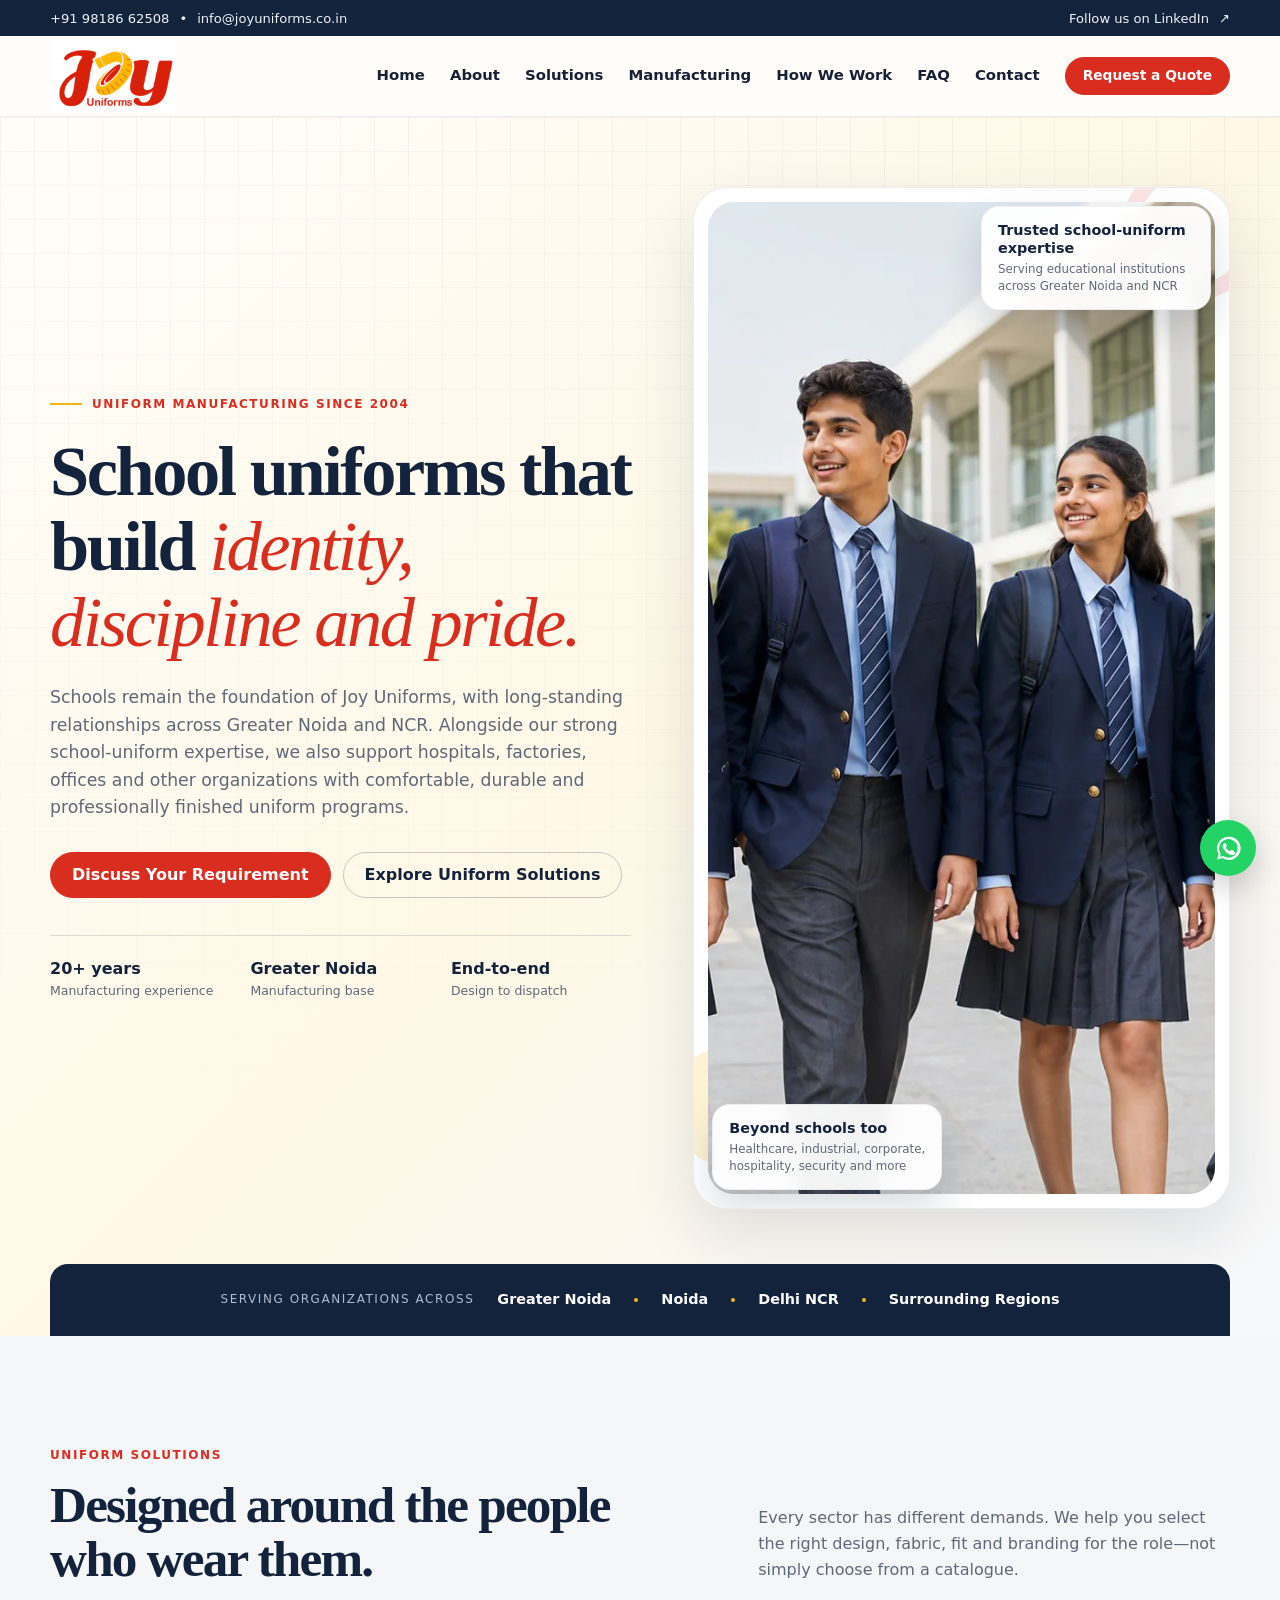
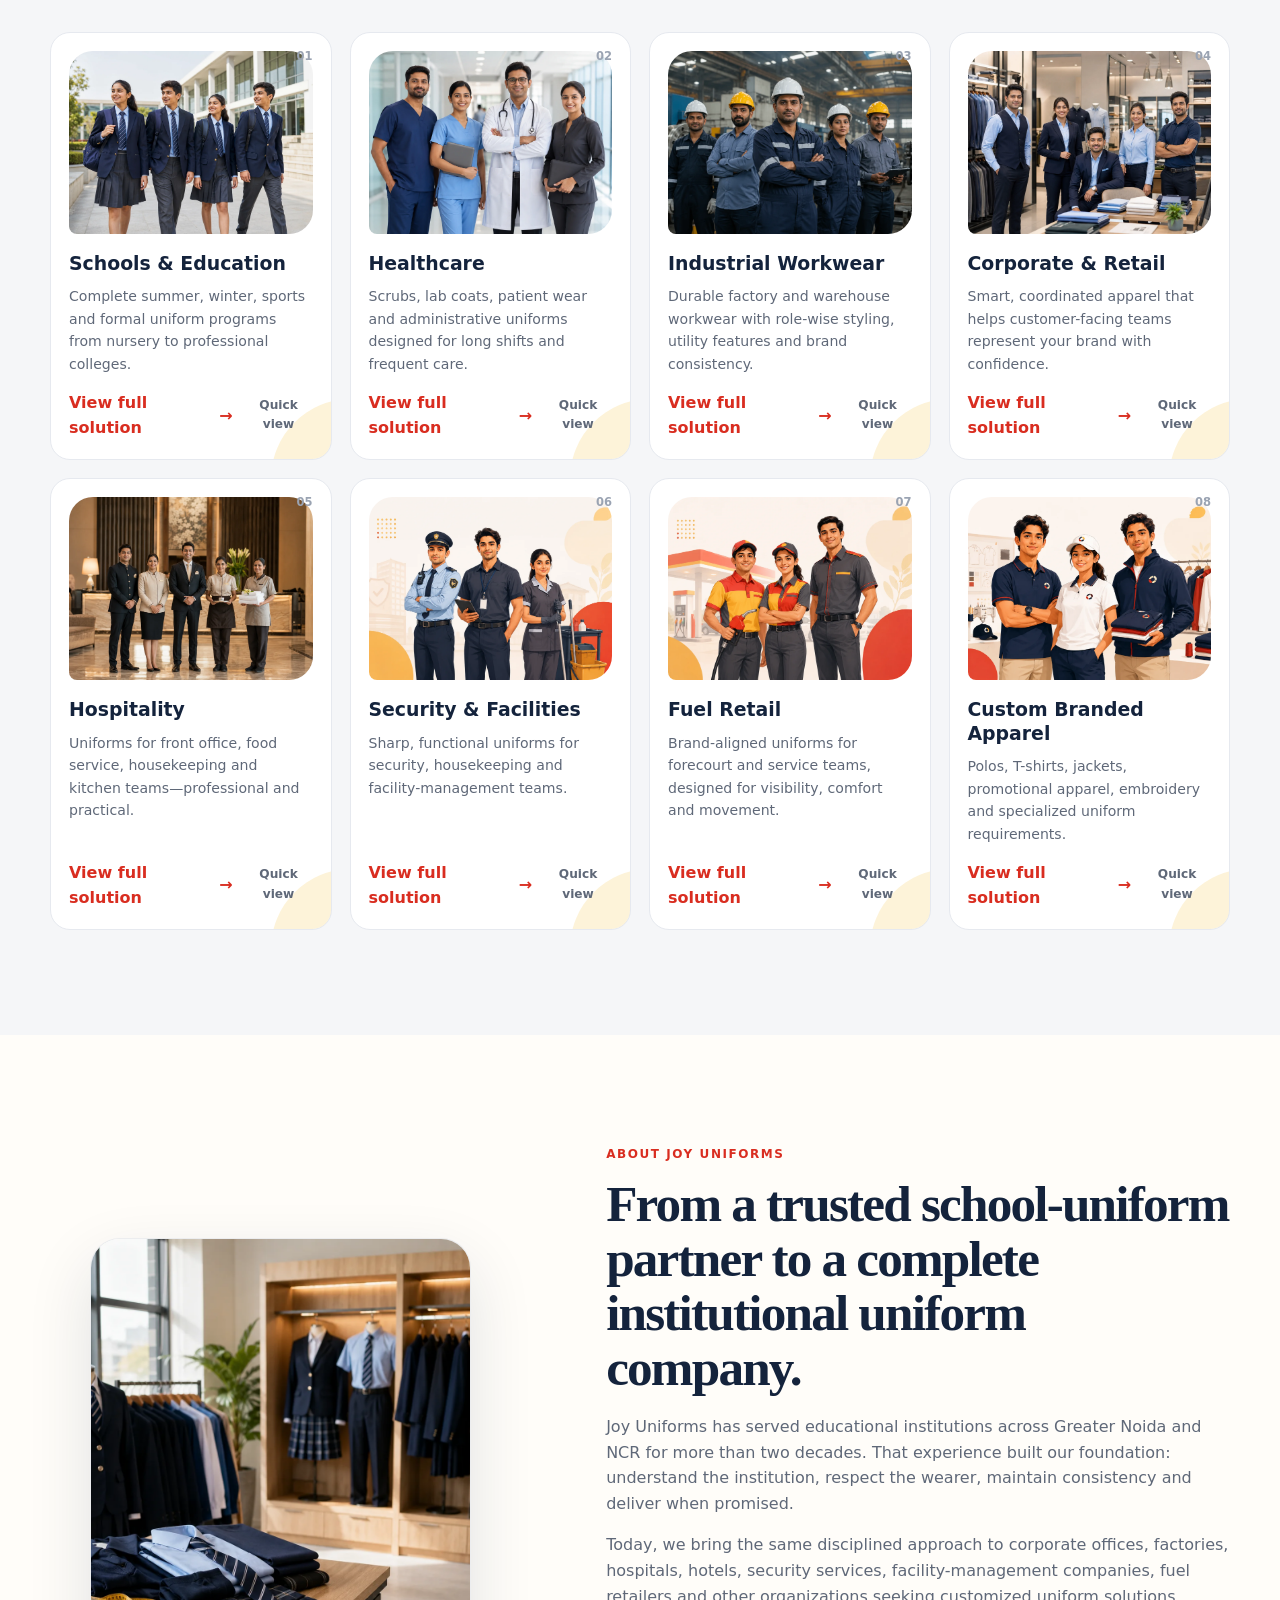
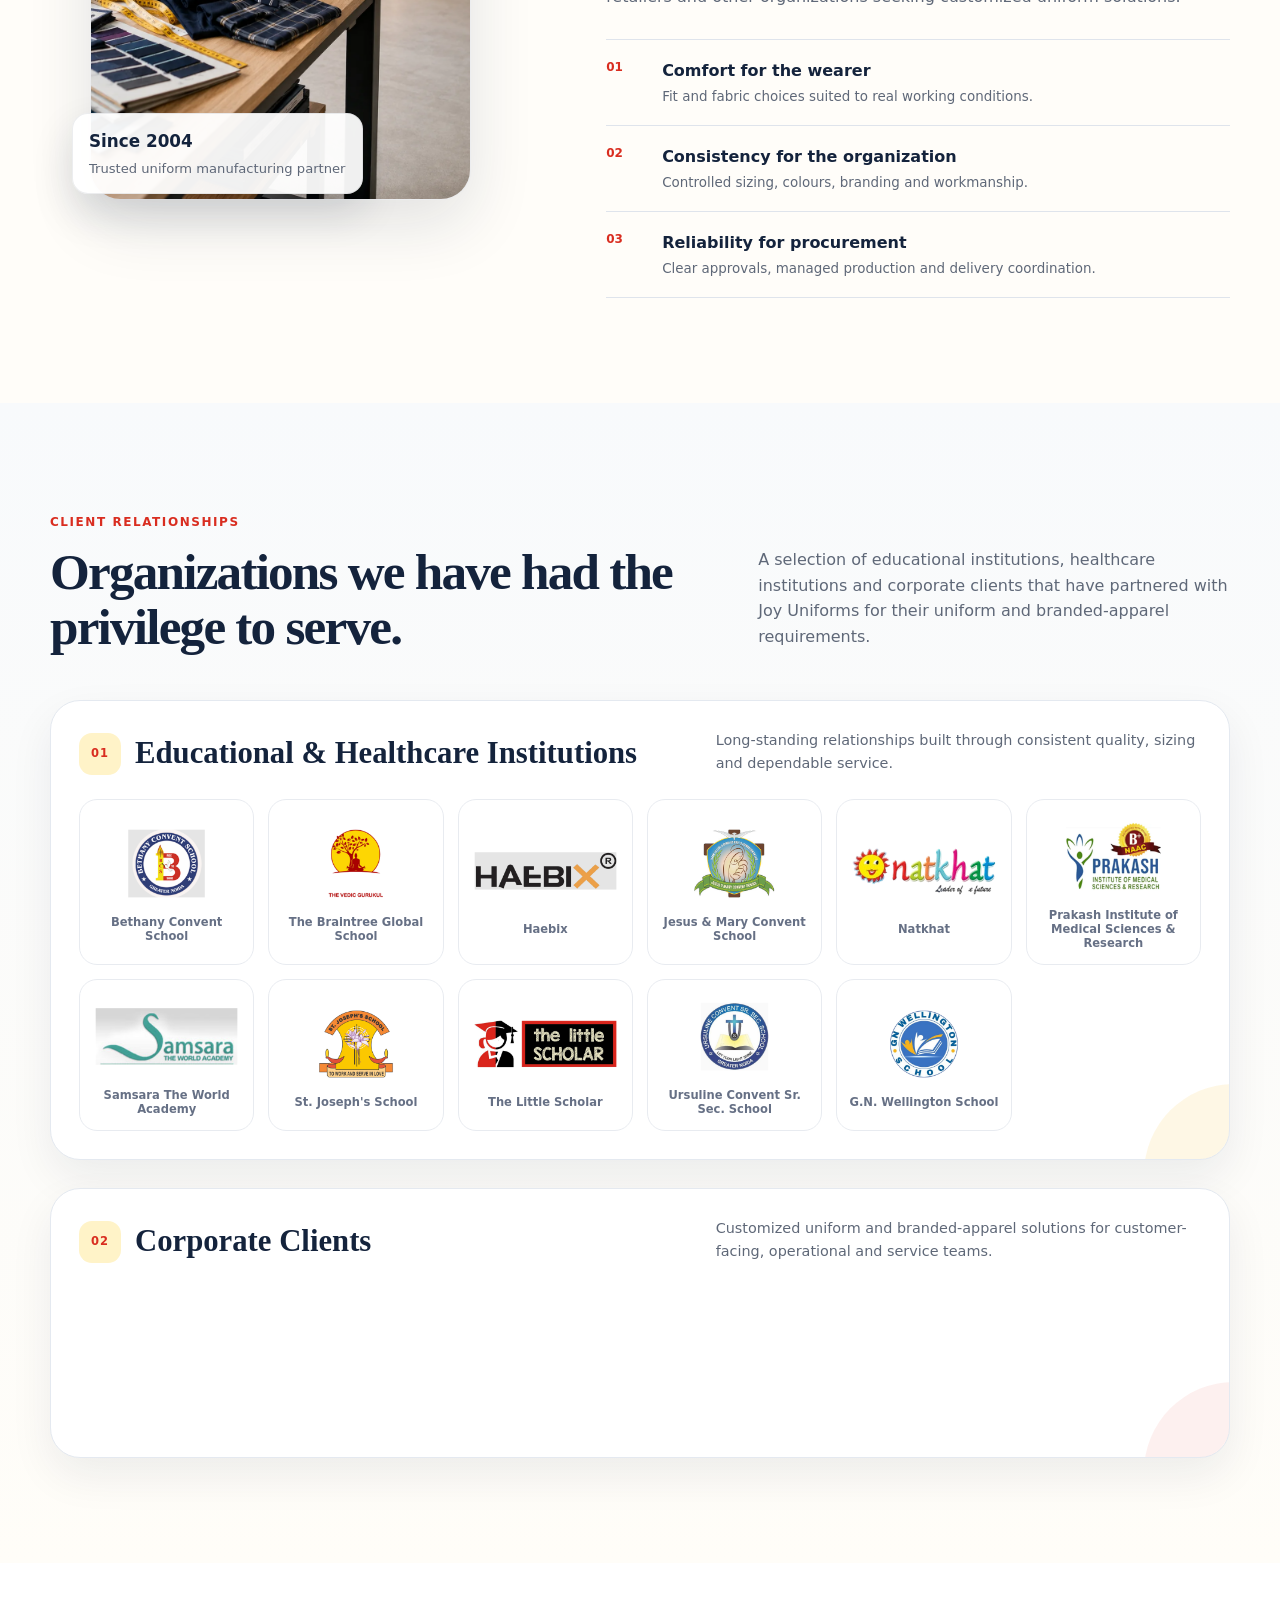
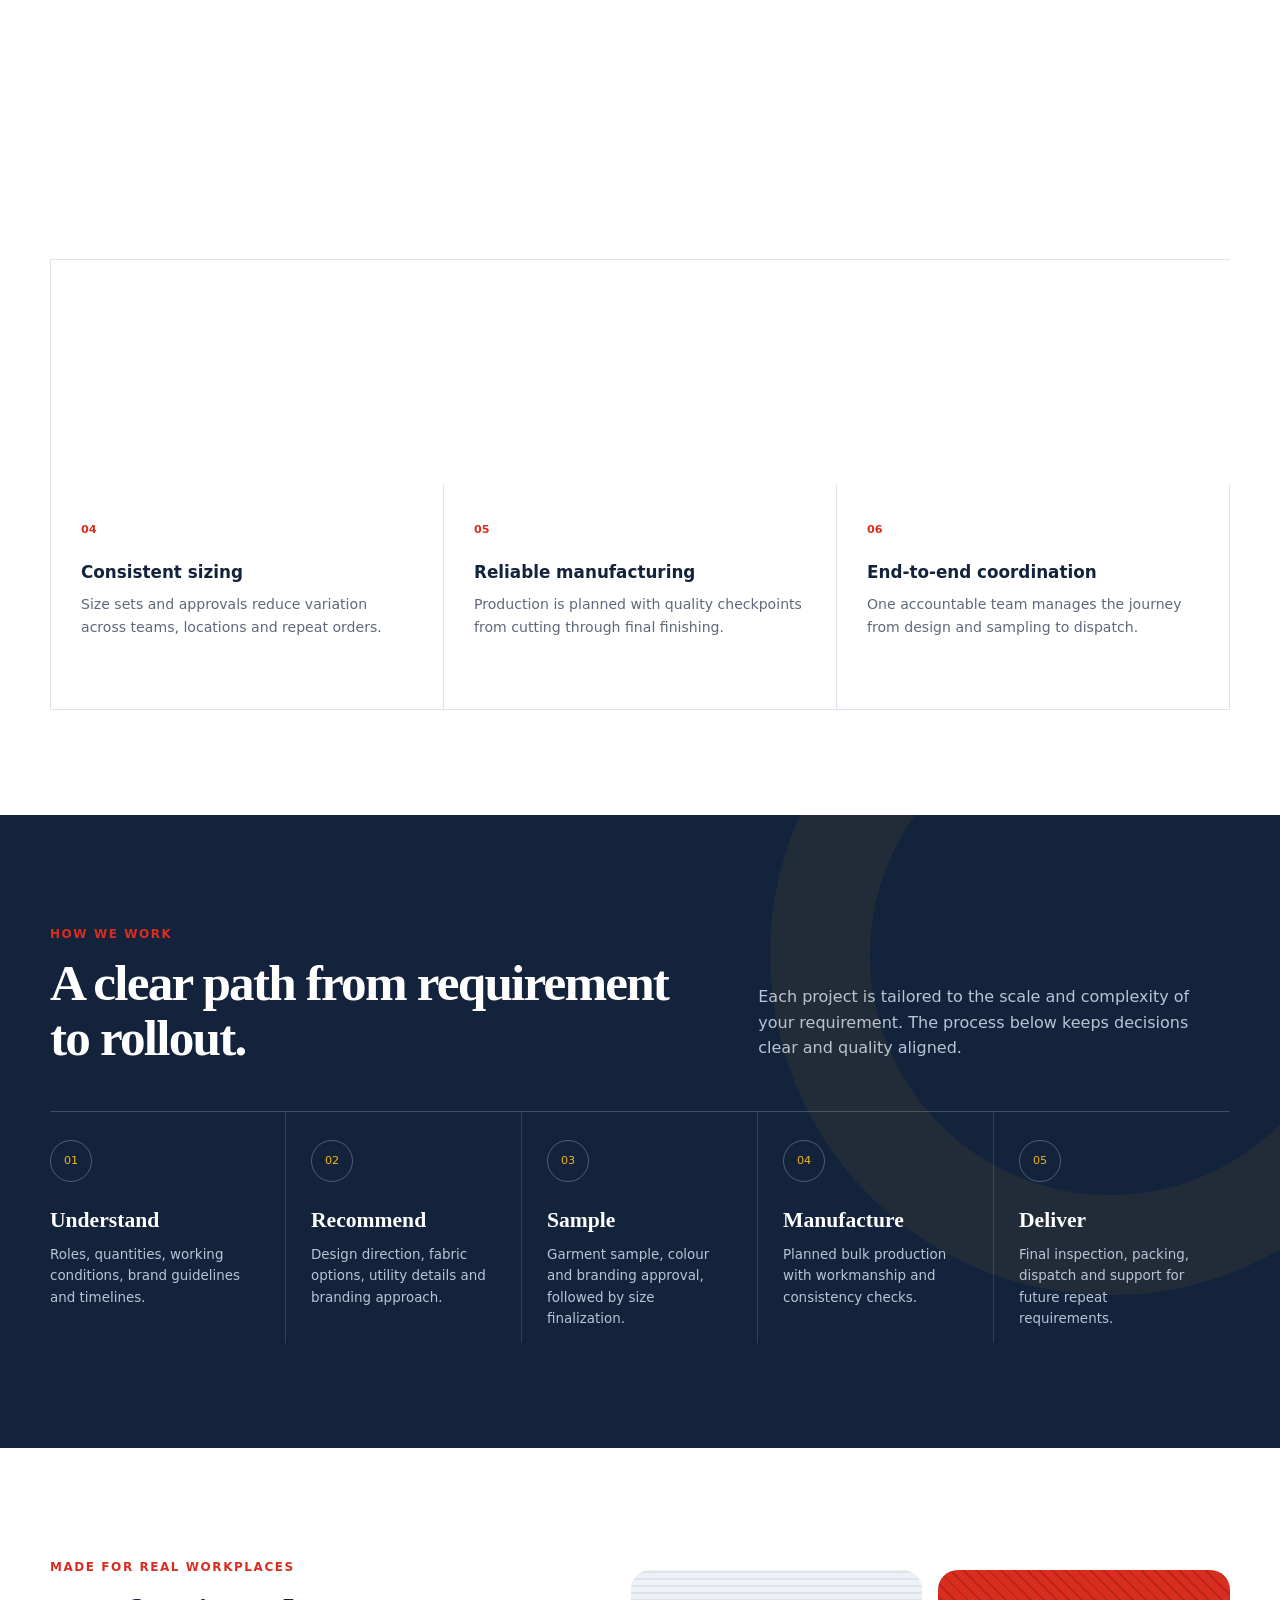
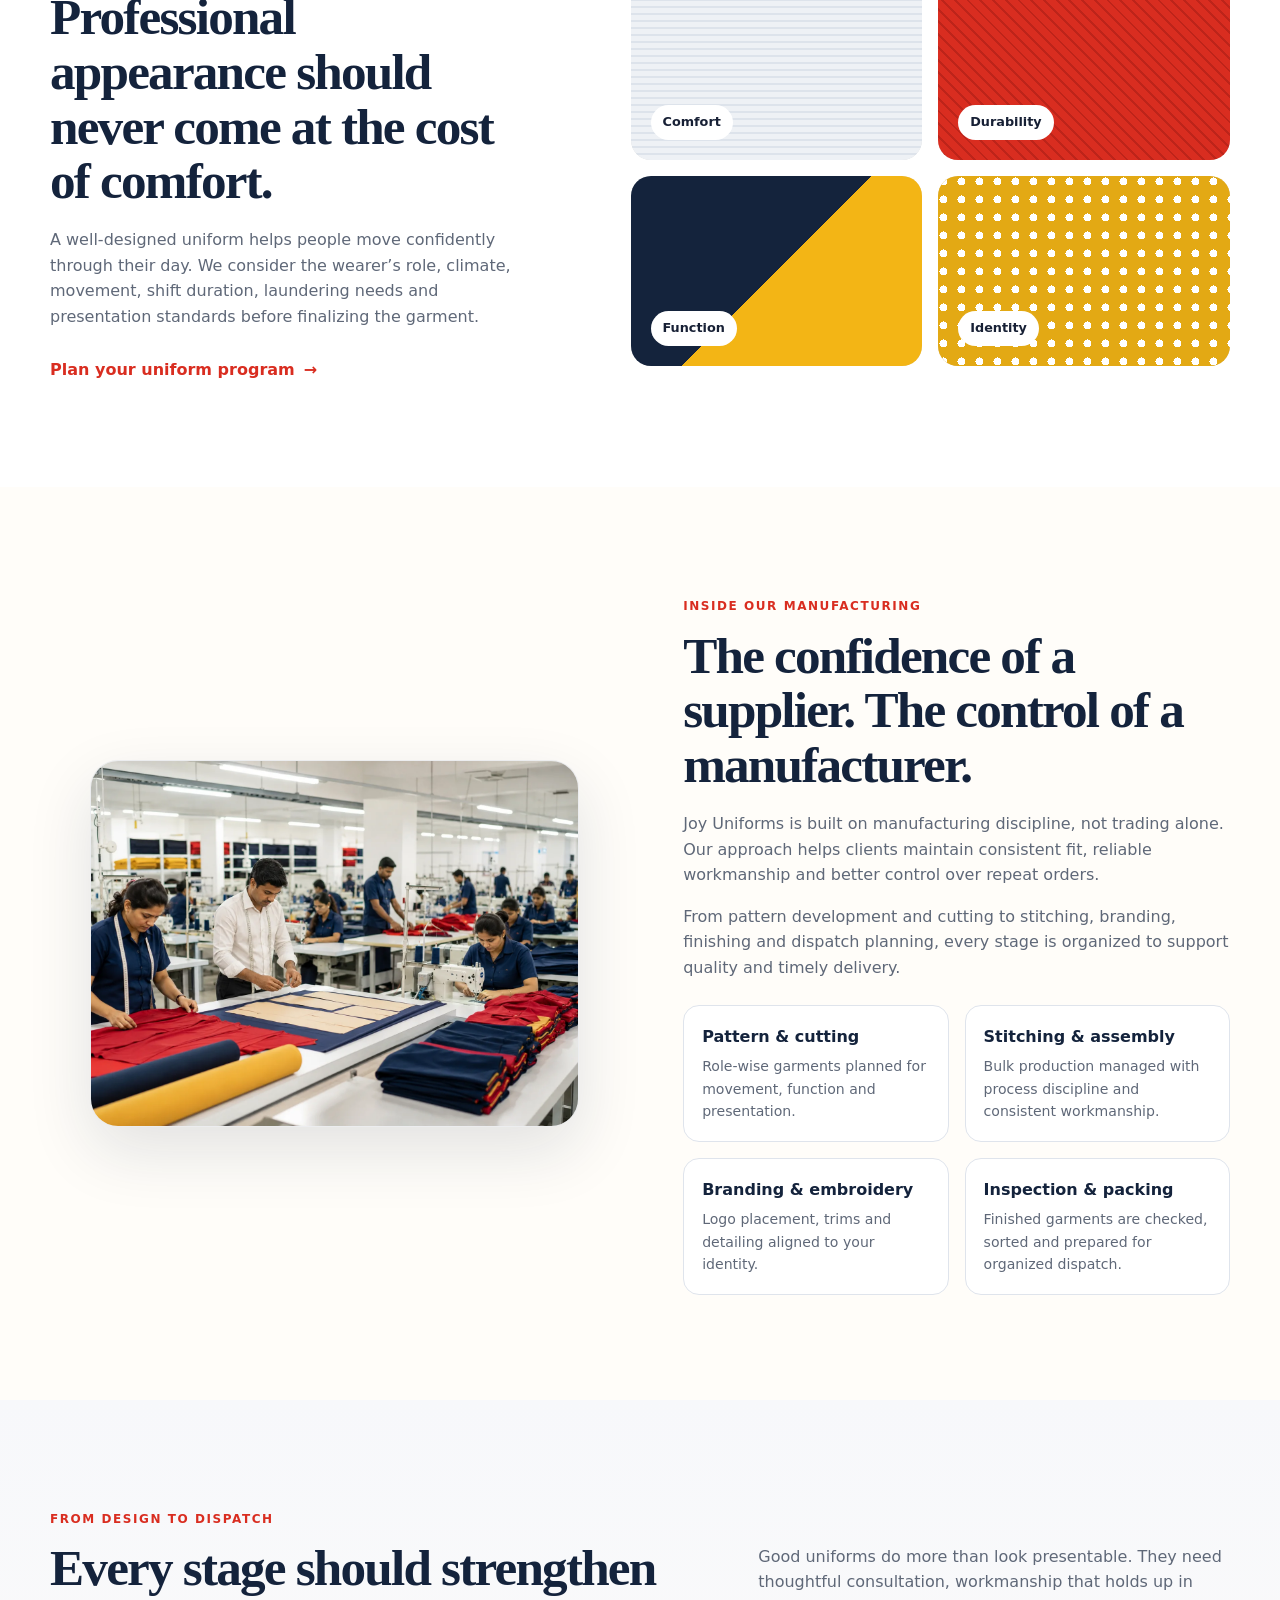
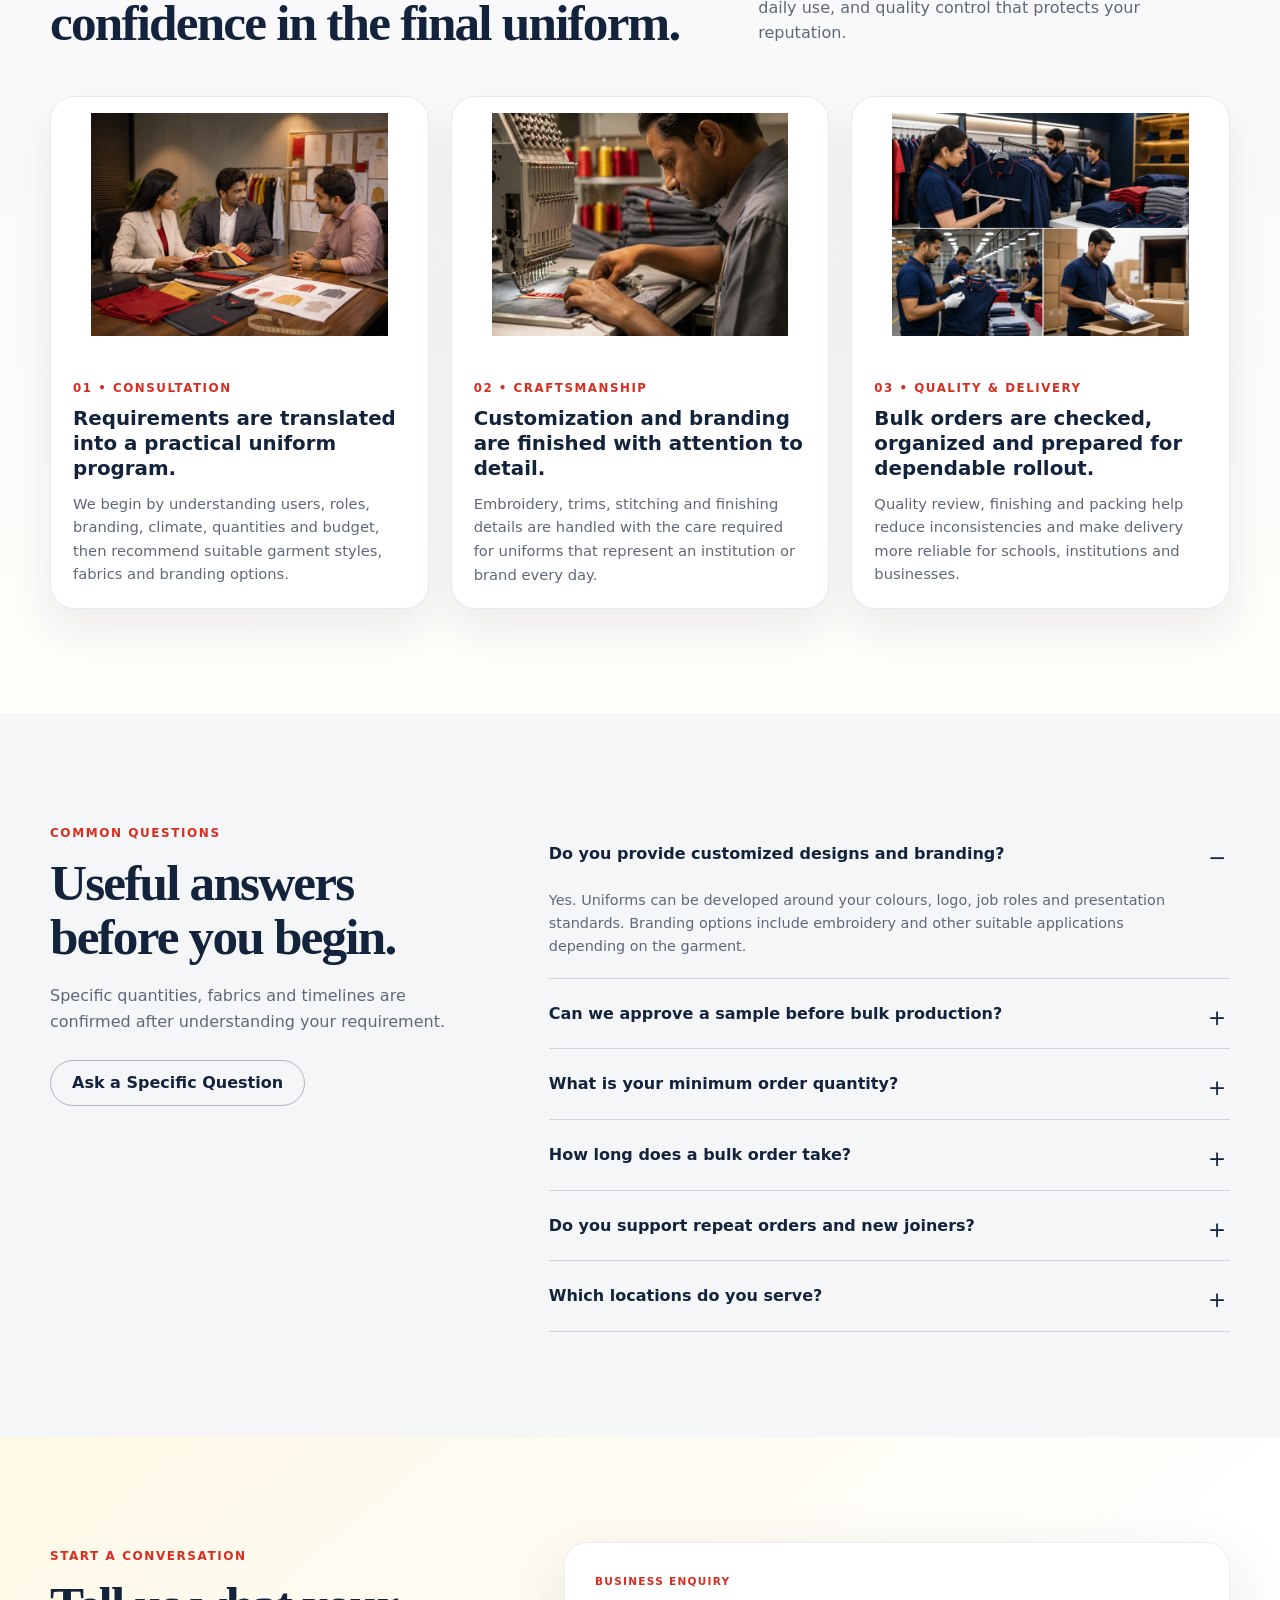
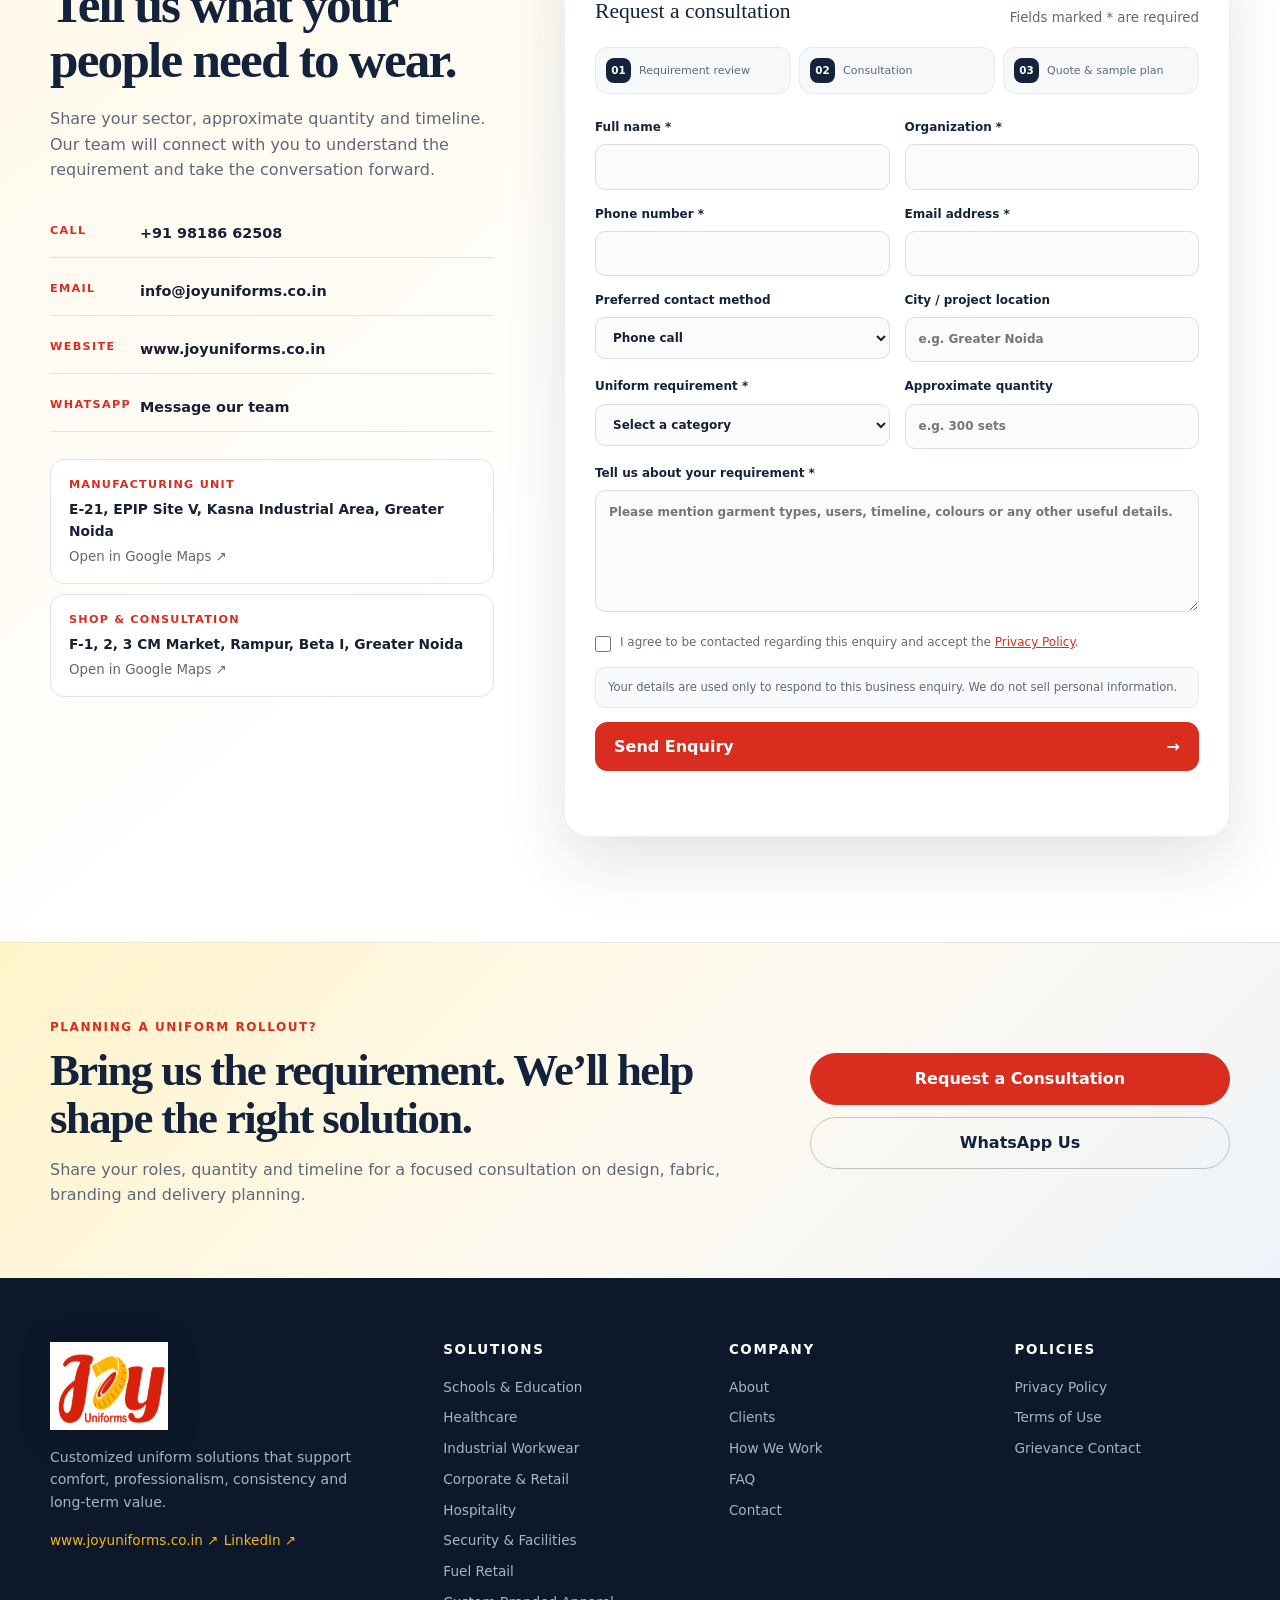
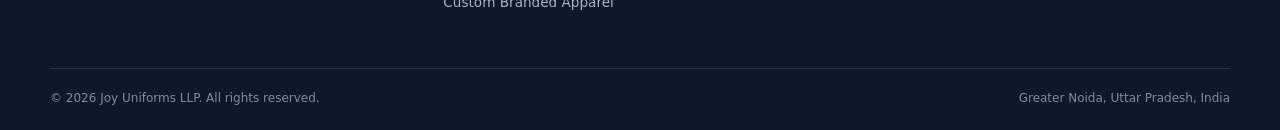
==== commit 64971759: "master deployment" ====
--- a/index.html
+++ b/index.html
@@ -228,6 +228,112 @@
       </div>
     </section>
 
+    <section class="section clients-section" id="clients">
+      <div class="container">
+        <div class="section-heading reveal">
+          <div>
+            <span class="kicker">Client relationships</span>
+            <h2>Organizations we have had the privilege to serve.</h2>
+          </div>
+          <p>A selection of educational institutions, healthcare institutions and corporate clients that have partnered with Joy Uniforms for their uniform and branded-apparel requirements.</p>
+        </div>
+
+        <div class="client-groups">
+          <div class="client-group client-group-education">
+            <div class="client-group-head reveal">
+              <div>
+                <span class="client-group-label">01</span>
+                <h3>Educational &amp; Healthcare Institutions</h3>
+              </div>
+              <p>Long-standing relationships built through consistent quality, sizing and dependable service.</p>
+            </div>
+            <div class="client-logo-grid client-logo-grid-education">
+            <div class="client-logo-card reveal">
+              <img src="assets/client-logos/bethany-convent-school.webp" alt="Bethany Convent School logo" width="1000" height="500" loading="lazy">
+              <span>Bethany Convent School</span>
+            </div>
+            <div class="client-logo-card reveal">
+              <img src="assets/client-logos/braintree-global-school.webp" alt="The Braintree Global School logo" width="1000" height="500" loading="lazy">
+              <span>The Braintree Global School</span>
+            </div>
+            <div class="client-logo-card reveal">
+              <img src="assets/client-logos/haebix.webp" alt="Haebix logo" width="1000" height="500" loading="lazy">
+              <span>Haebix</span>
+            </div>
+            <div class="client-logo-card reveal">
+              <img src="assets/client-logos/jesus-mary-convent.webp" alt="Jesus & Mary Convent School logo" width="1000" height="500" loading="lazy">
+              <span>Jesus & Mary Convent School</span>
+            </div>
+            <div class="client-logo-card reveal">
+              <img src="assets/client-logos/natkhat.webp" alt="Natkhat logo" width="1000" height="500" loading="lazy">
+              <span>Natkhat</span>
+            </div>
+            <div class="client-logo-card reveal">
+              <img src="assets/client-logos/prakash-institute.webp" alt="Prakash Institute of Medical Sciences & Research logo" width="1000" height="500" loading="lazy">
+              <span>Prakash Institute of Medical Sciences & Research</span>
+            </div>
+            <div class="client-logo-card reveal">
+              <img src="assets/client-logos/samsara-world-school.webp" alt="Samsara The World Academy logo" width="1000" height="500" loading="lazy">
+              <span>Samsara The World Academy</span>
+            </div>
+            <div class="client-logo-card reveal">
+              <img src="assets/client-logos/st-josephs-school.webp" alt="St. Joseph's School logo" width="1000" height="500" loading="lazy">
+              <span>St. Joseph's School</span>
+            </div>
+            <div class="client-logo-card reveal">
+              <img src="assets/client-logos/little-scholar.webp" alt="The Little Scholar logo" width="1000" height="500" loading="lazy">
+              <span>The Little Scholar</span>
+            </div>
+            <div class="client-logo-card reveal">
+              <img src="assets/client-logos/ursuline-convent.webp" alt="Ursuline Convent Sr. Sec. School logo" width="1000" height="500" loading="lazy">
+              <span>Ursuline Convent Sr. Sec. School</span>
+            </div>
+            <div class="client-logo-card reveal">
+              <img src="assets/client-logos/wellington-school.webp" alt="G.N. Wellington School logo" width="1000" height="500" loading="lazy">
+              <span>G.N. Wellington School</span>
+            </div>
+            </div>
+          </div>
+
+          <div class="client-group client-group-corporate">
+            <div class="client-group-head reveal">
+              <div>
+                <span class="client-group-label">02</span>
+                <h3>Corporate Clients</h3>
+              </div>
+              <p>Customized uniform and branded-apparel solutions for customer-facing, operational and service teams.</p>
+            </div>
+            <div class="client-logo-grid client-logo-grid-corporate">
+            <div class="client-logo-card reveal">
+              <img src="assets/client-logos/cdi-security.webp" alt="CDI Security logo" width="1000" height="500" loading="lazy">
+              <span>CDI Security</span>
+            </div>
+            <div class="client-logo-card reveal">
+              <img src="assets/client-logos/ib-solar.webp" alt="IB Solar logo" width="1000" height="500" loading="lazy">
+              <span>IB Solar</span>
+            </div>
+            <div class="client-logo-card reveal">
+              <img src="assets/client-logos/jackvolt.webp" alt="Jackvolt logo" width="1000" height="500" loading="lazy">
+              <span>Jackvolt</span>
+            </div>
+            <div class="client-logo-card reveal">
+              <img src="assets/client-logos/papa-mango.webp" alt="Papa Mango logo" width="1000" height="500" loading="lazy">
+              <span>Papa Mango</span>
+            </div>
+            <div class="client-logo-card reveal">
+              <img src="assets/client-logos/sharda-containers.webp" alt="Sharda Containers logo" width="1000" height="500" loading="lazy">
+              <span>Sharda Containers</span>
+            </div>
+            <div class="client-logo-card reveal">
+              <img src="assets/client-logos/xpanz-solar.webp" alt="Xpanz Solar Power logo" width="1000" height="500" loading="lazy">
+              <span>Xpanz Solar Power</span>
+            </div>
+            </div>
+          </div>
+        </div>
+      </div>
+    </section>
+
     <section class="section difference-section">
       <div class="container">
         <div class="section-heading reveal">
@@ -464,7 +570,7 @@
         <a href="https://in.linkedin.com/company/joyuniforms" target="_blank" rel="noopener">LinkedIn ↗</a>
       </div>
       <div><h3>Solutions</h3><a href="solutions/school-uniforms.html">Schools & Education</a><a href="solutions/healthcare-uniforms.html">Healthcare</a><a href="solutions/industrial-workwear.html">Industrial Workwear</a><a href="solutions/corporate-retail-uniforms.html">Corporate & Retail</a><a href="solutions/hospitality-uniforms.html">Hospitality</a><a href="solutions/security-facility-uniforms.html">Security & Facilities</a><a href="solutions/fuel-retail-uniforms.html">Fuel Retail</a><a href="solutions/custom-branded-apparel.html">Custom Branded Apparel</a></div>
-      <div><h3>Company</h3><a href="#about">About</a><a href="#process">How We Work</a><a href="#faq">FAQ</a><a href="#contact">Contact</a></div>
+      <div><h3>Company</h3><a href="#about">About</a><a href="#clients">Clients</a><a href="#process">How We Work</a><a href="#faq">FAQ</a><a href="#contact">Contact</a></div>
       <div><h3>Policies</h3><a href="privacy.html">Privacy Policy</a><a href="terms.html">Terms of Use</a><a href="mailto:info@joyuniforms.co.in">Grievance Contact</a></div>
     </div>
     <div class="container footer-bottom"><span>© <span id="year"></span> Joy Uniforms LLP. All rights reserved.</span><span>Greater Noida, Uttar Pradesh, India</span></div>
--- a/styles.css
+++ b/styles.css
@@ -103,6 +103,24 @@
 .showcase-actions{display:flex;flex-wrap:wrap;gap:10px;margin-top:18px;position:relative;z-index:1}
 .showcase-actions .button{padding:12px 18px}
 .compact-actions .button{padding:10px 14px}
+
+/* Client logos */
+.clients-section{background:linear-gradient(180deg,#f8fafc 0%,#fffdf8 100%)}
+.client-groups{display:grid;gap:28px}
+.client-group{position:relative;overflow:hidden;background:#fff;border:1px solid #e4e9f0;border-radius:30px;padding:28px;box-shadow:0 18px 44px rgba(20,35,60,.07)}
+.client-group::after{content:"";position:absolute;width:180px;height:180px;border-radius:50%;right:-95px;bottom:-105px;background:rgba(243,181,21,.11);pointer-events:none}
+.client-group-corporate::after{background:rgba(217,45,32,.07)}
+.client-group-head{position:relative;z-index:1;display:grid;grid-template-columns:1fr minmax(260px,.8fr);gap:30px;align-items:end;margin-bottom:24px}
+.client-group-head>div{display:flex;align-items:center;gap:14px}
+.client-group-label{display:grid;place-items:center;width:42px;height:42px;border-radius:13px;background:var(--gold-soft);color:var(--red);font-size:.72rem;font-weight:900;letter-spacing:.08em;flex:0 0 auto}
+.client-group-head h3{margin:0;color:var(--navy);font-family:Georgia,"Times New Roman",serif;font-size:clamp(1.45rem,2.4vw,2.1rem);line-height:1.1}
+.client-group-head p{margin:0;color:var(--muted);font-size:.9rem}
+.client-logo-grid{position:relative;z-index:1;display:grid;grid-template-columns:repeat(6,minmax(0,1fr));gap:14px}
+.client-logo-card{min-width:0;min-height:142px;padding:16px 12px 13px;border:1px solid #e8ebf0;border-radius:18px;background:#fff;display:flex;flex-direction:column;justify-content:center;align-items:center;gap:10px;text-align:center;transition:transform .25s ease,box-shadow .25s ease,border-color .25s ease}
+.client-logo-card:hover{transform:translateY(-4px);border-color:#d9dee7;box-shadow:0 15px 32px rgba(20,35,60,.09)}
+.client-logo-card img{display:block;width:100%;height:82px;object-fit:contain}
+.client-logo-card span{font-size:.72rem;line-height:1.25;color:#667085;font-weight:700}
+
 .story-section{background:var(--paper)}.story-grid{display:grid;grid-template-columns:.85fr 1.15fr;gap:95px;align-items:center}.story-visual{position:relative;min-height:560px}.about-visual-frame{height:100%;border-radius:30px;overflow:hidden;box-shadow:var(--shadow);background:#fff;border:1px solid rgba(20,35,60,.08)}.about-visual-frame img{width:100%;height:100%;min-height:560px;object-fit:cover;display:block}.about-badge{position:absolute;left:22px;bottom:22px;z-index:2;background:rgba(255,255,255,.94);border:1px solid rgba(20,35,60,.08);border-radius:16px;padding:14px 16px;box-shadow:0 18px 40px rgba(20,35,60,.14)}.about-badge strong,.about-badge span{display:block}.about-badge strong{font-size:1.05rem;color:var(--navy)}.about-badge span{font-size:.82rem;color:var(--muted);margin-top:3px}
 .story-copy>p{color:var(--muted);font-size:1rem}.principles{margin-top:30px;border-top:1px solid var(--line)}.principles>div{display:grid;grid-template-columns:42px 1fr;column-gap:14px;padding:18px 0;border-bottom:1px solid var(--line)}.principles span{grid-row:1/3;color:var(--red);font-size:.75rem;font-weight:900}.principles strong{color:var(--navy)}.principles p{font-size:.84rem;color:var(--muted);margin:2px 0 0}
 .difference-section{background:#fff}.difference-grid{display:grid;grid-template-columns:repeat(3,1fr);border-top:1px solid var(--line);border-left:1px solid var(--line)}.difference-item{min-height:225px;padding:30px;border-right:1px solid var(--line);border-bottom:1px solid var(--line)}.difference-item>span{font-size:.7rem;font-weight:900;color:var(--red)}.difference-item h3{font-size:1.05rem;color:var(--navy);margin:22px 0 10px}.difference-item p{font-size:.88rem;color:var(--muted);margin:0}
@@ -140,3 +158,19 @@
 .error-page{min-height:100vh;display:grid;place-items:center;background:linear-gradient(135deg,#fffdf9,#fff4ce)}.error-card{max-width:700px;text-align:center;padding:60px 28px}.error-card strong{font-size:clamp(5rem,14vw,10rem);line-height:1;color:var(--gold)}.error-card p{color:var(--muted);font-size:1.05rem}
 @media(max-width:900px){.footer-cta-inner,.solution-page-grid,.scope-grid,.approach-panel{grid-template-columns:1fr}.solution-page-grid{gap:45px}.solution-page-media{max-width:650px}.category-process{grid-template-columns:1fr 1fr}.category-cta{grid-template-columns:1fr}.footer-cta-actions{flex-direction:row}.scope-list{grid-template-columns:1fr 1fr}}
 @media(max-width:620px){.form-assurance{grid-template-columns:1fr}.footer-cta{padding:55px 0}.footer-cta-actions{flex-direction:column}.solution-page-hero{padding-bottom:65px}.scope-list,.category-process{grid-template-columns:1fr}.approach-panel,.category-cta{padding:25px}.solution-page-media{border-radius:25px}.solution-page-media img{border-radius:18px}}
+
+
+@media (max-width:1050px){
+  .client-logo-grid{grid-template-columns:repeat(4,minmax(0,1fr))}
+}
+@media (max-width:860px){
+  .client-group-head{grid-template-columns:1fr;gap:10px;align-items:start}
+  .client-logo-grid{grid-template-columns:repeat(3,minmax(0,1fr))}
+}
+@media (max-width:620px){
+  .client-group{padding:20px;border-radius:23px}
+  .client-group-head>div{align-items:flex-start}
+  .client-logo-grid{grid-template-columns:repeat(2,minmax(0,1fr));gap:10px}
+  .client-logo-card{min-height:126px;padding:13px 9px 11px}
+  .client-logo-card img{height:70px}
+}
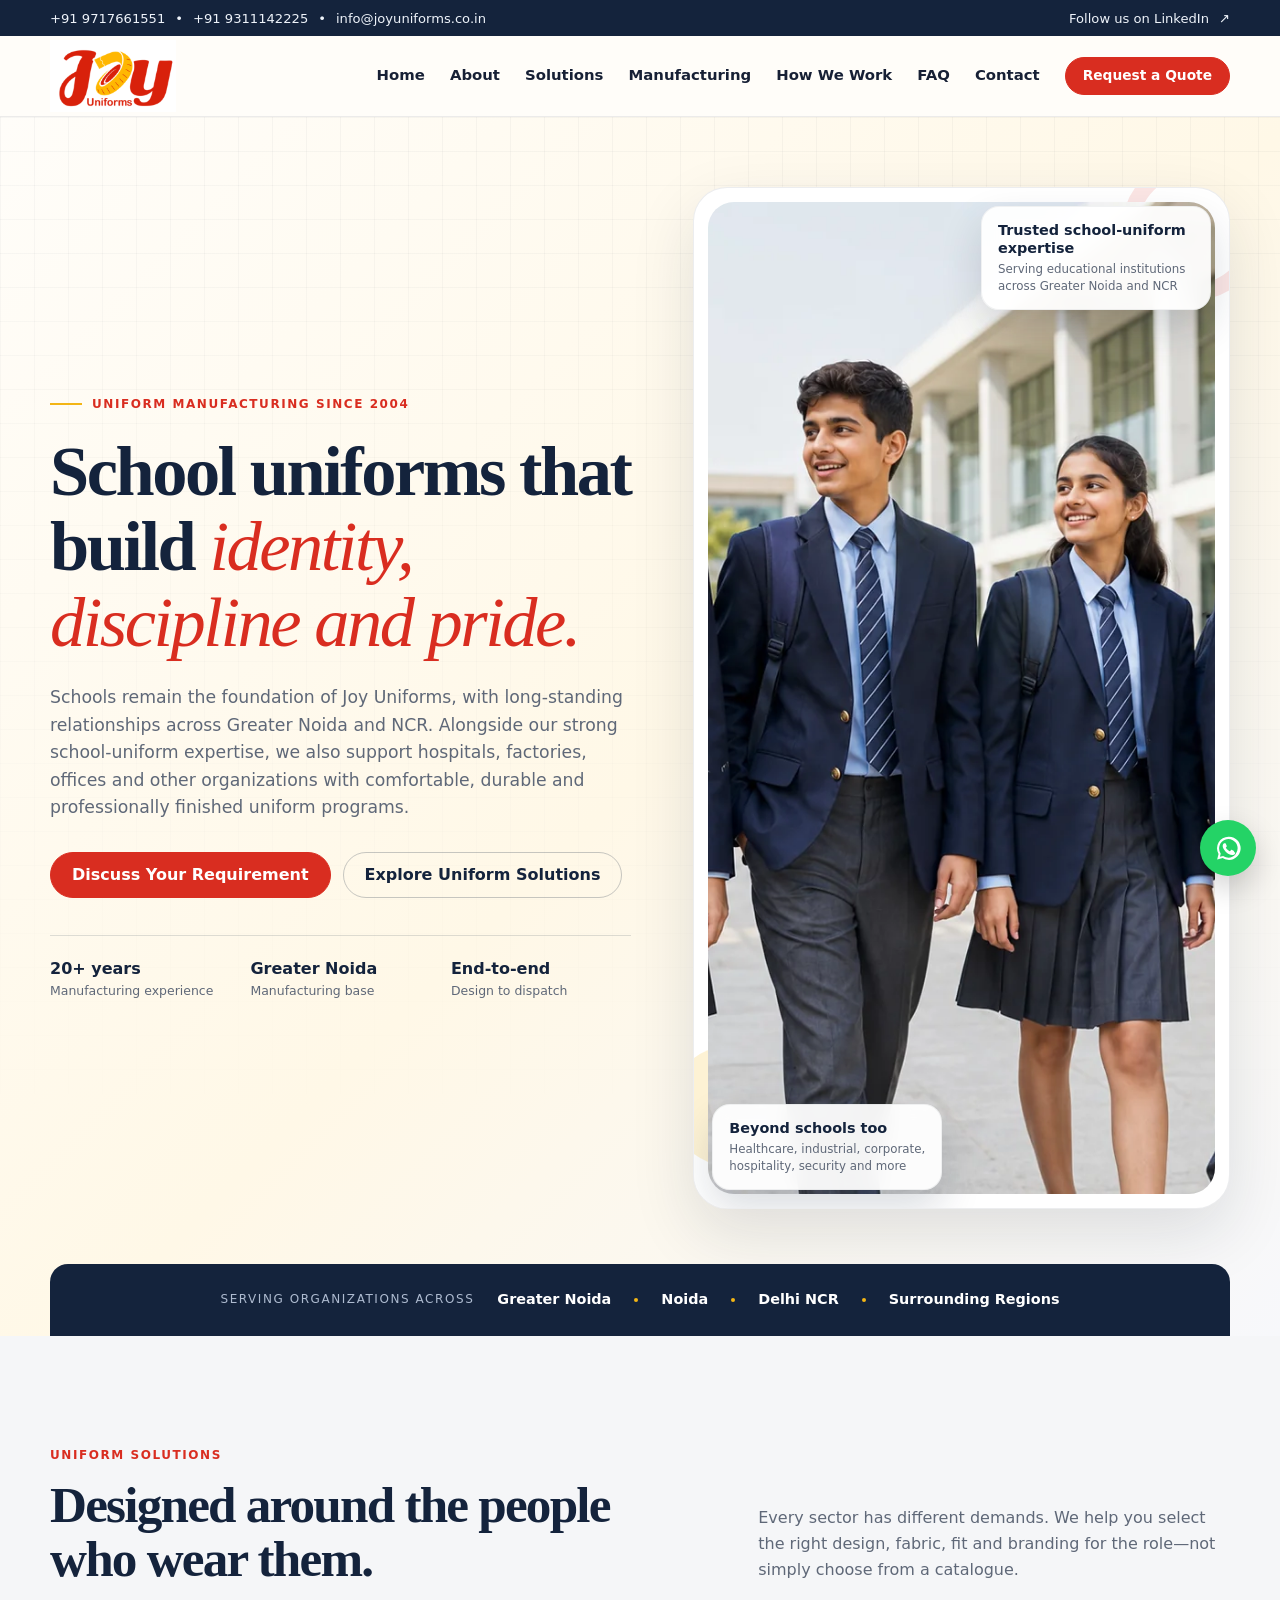
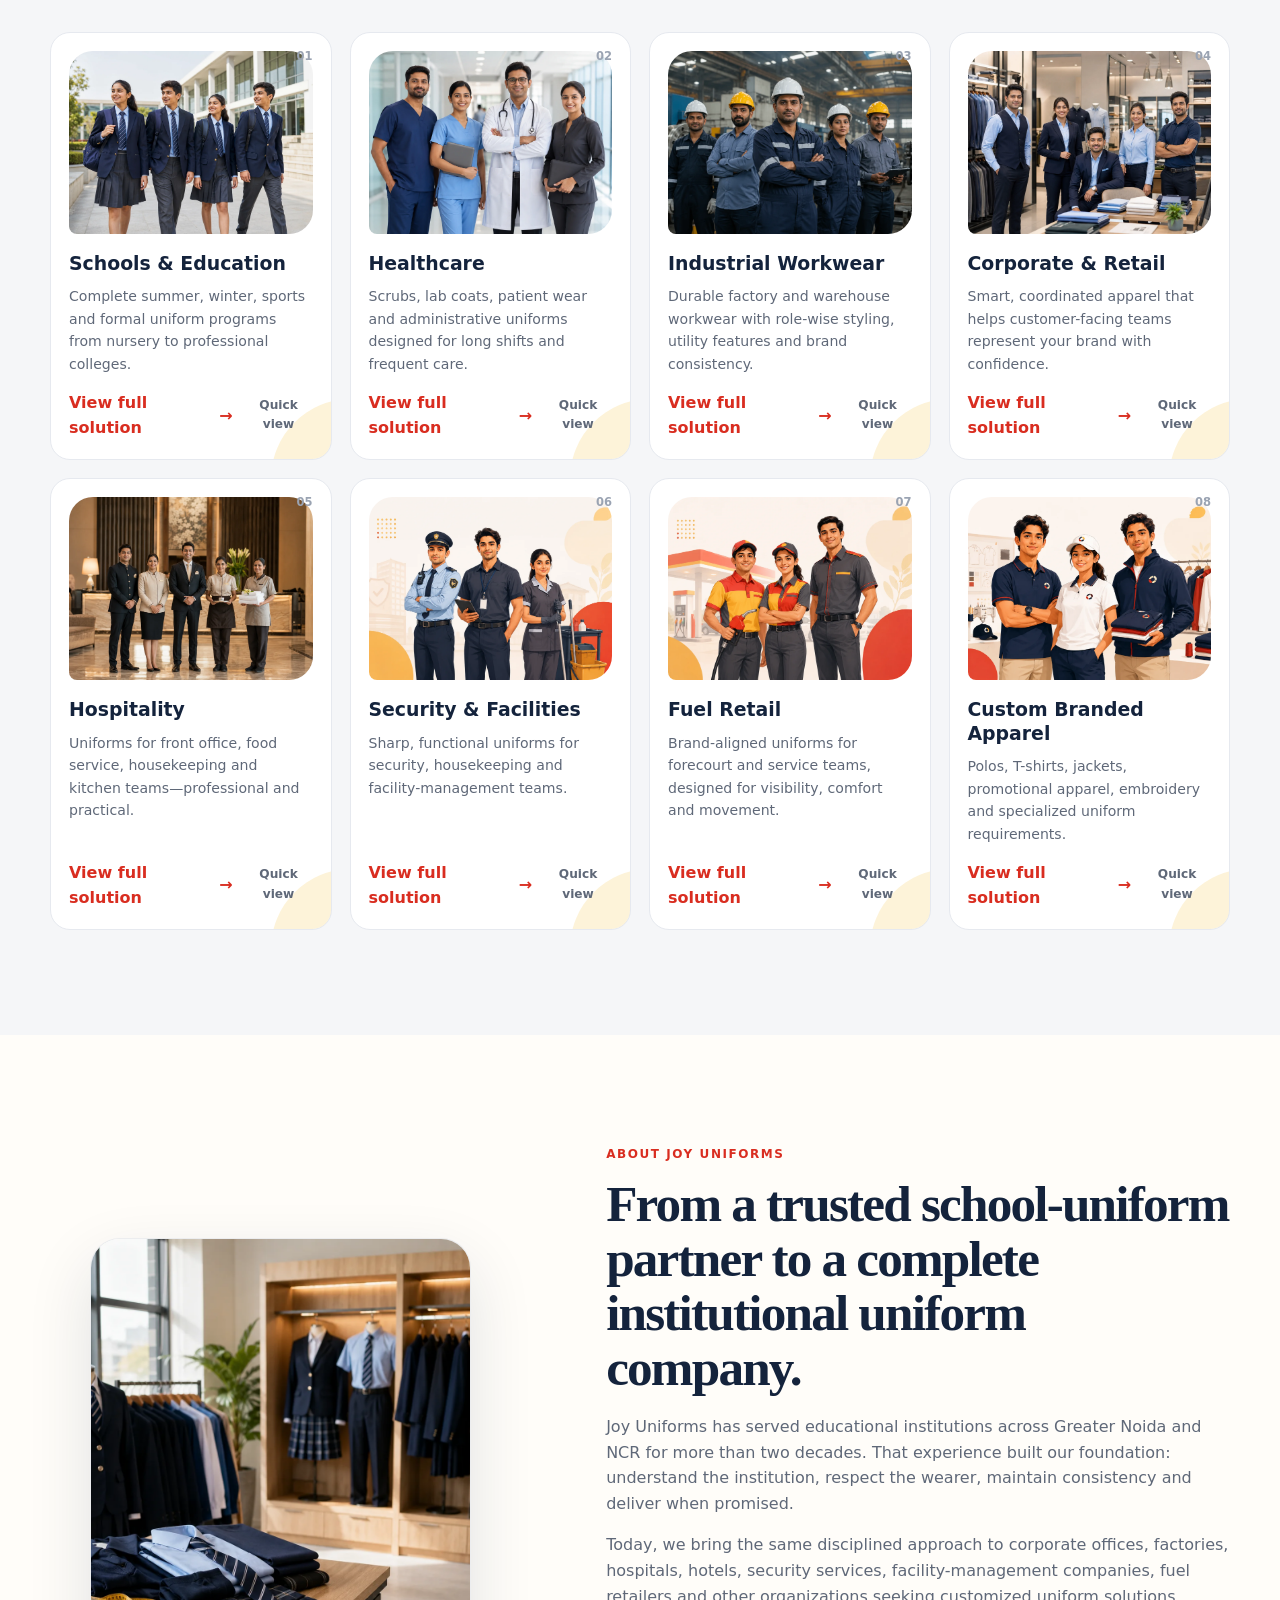
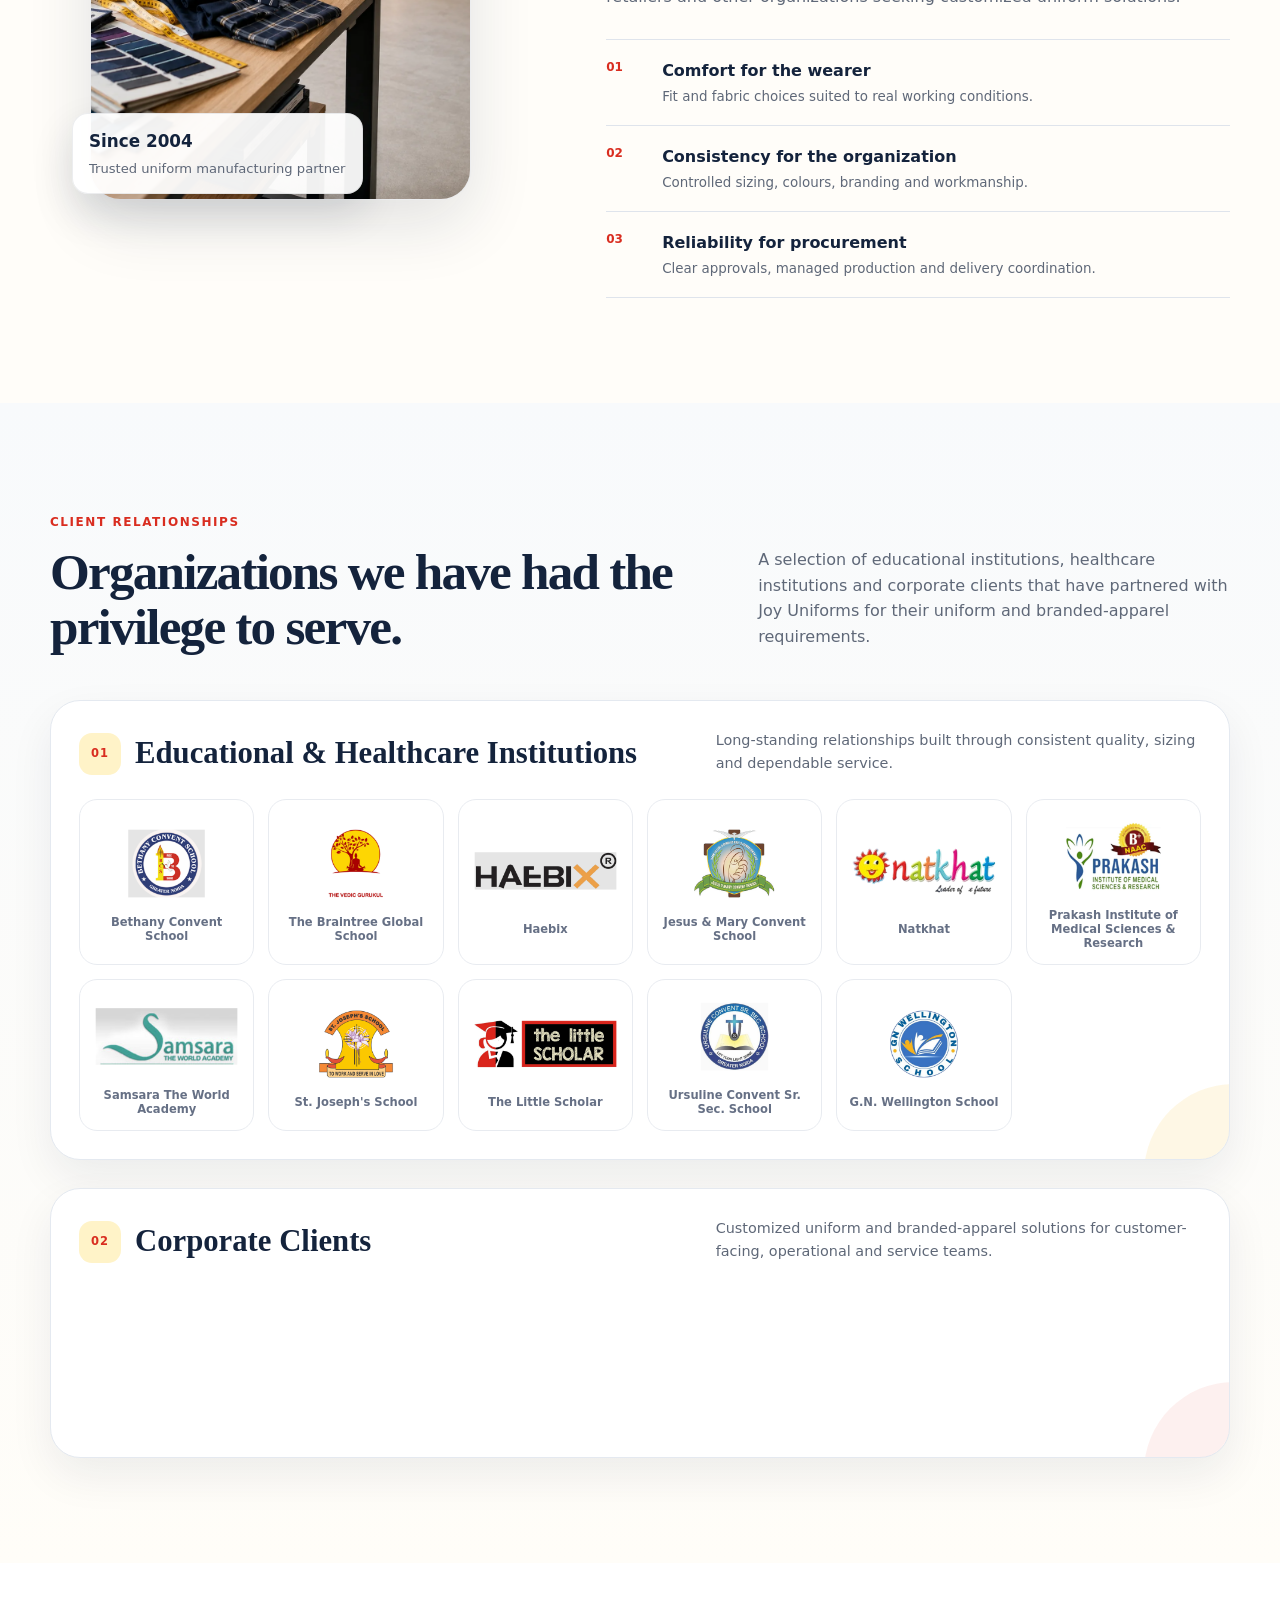
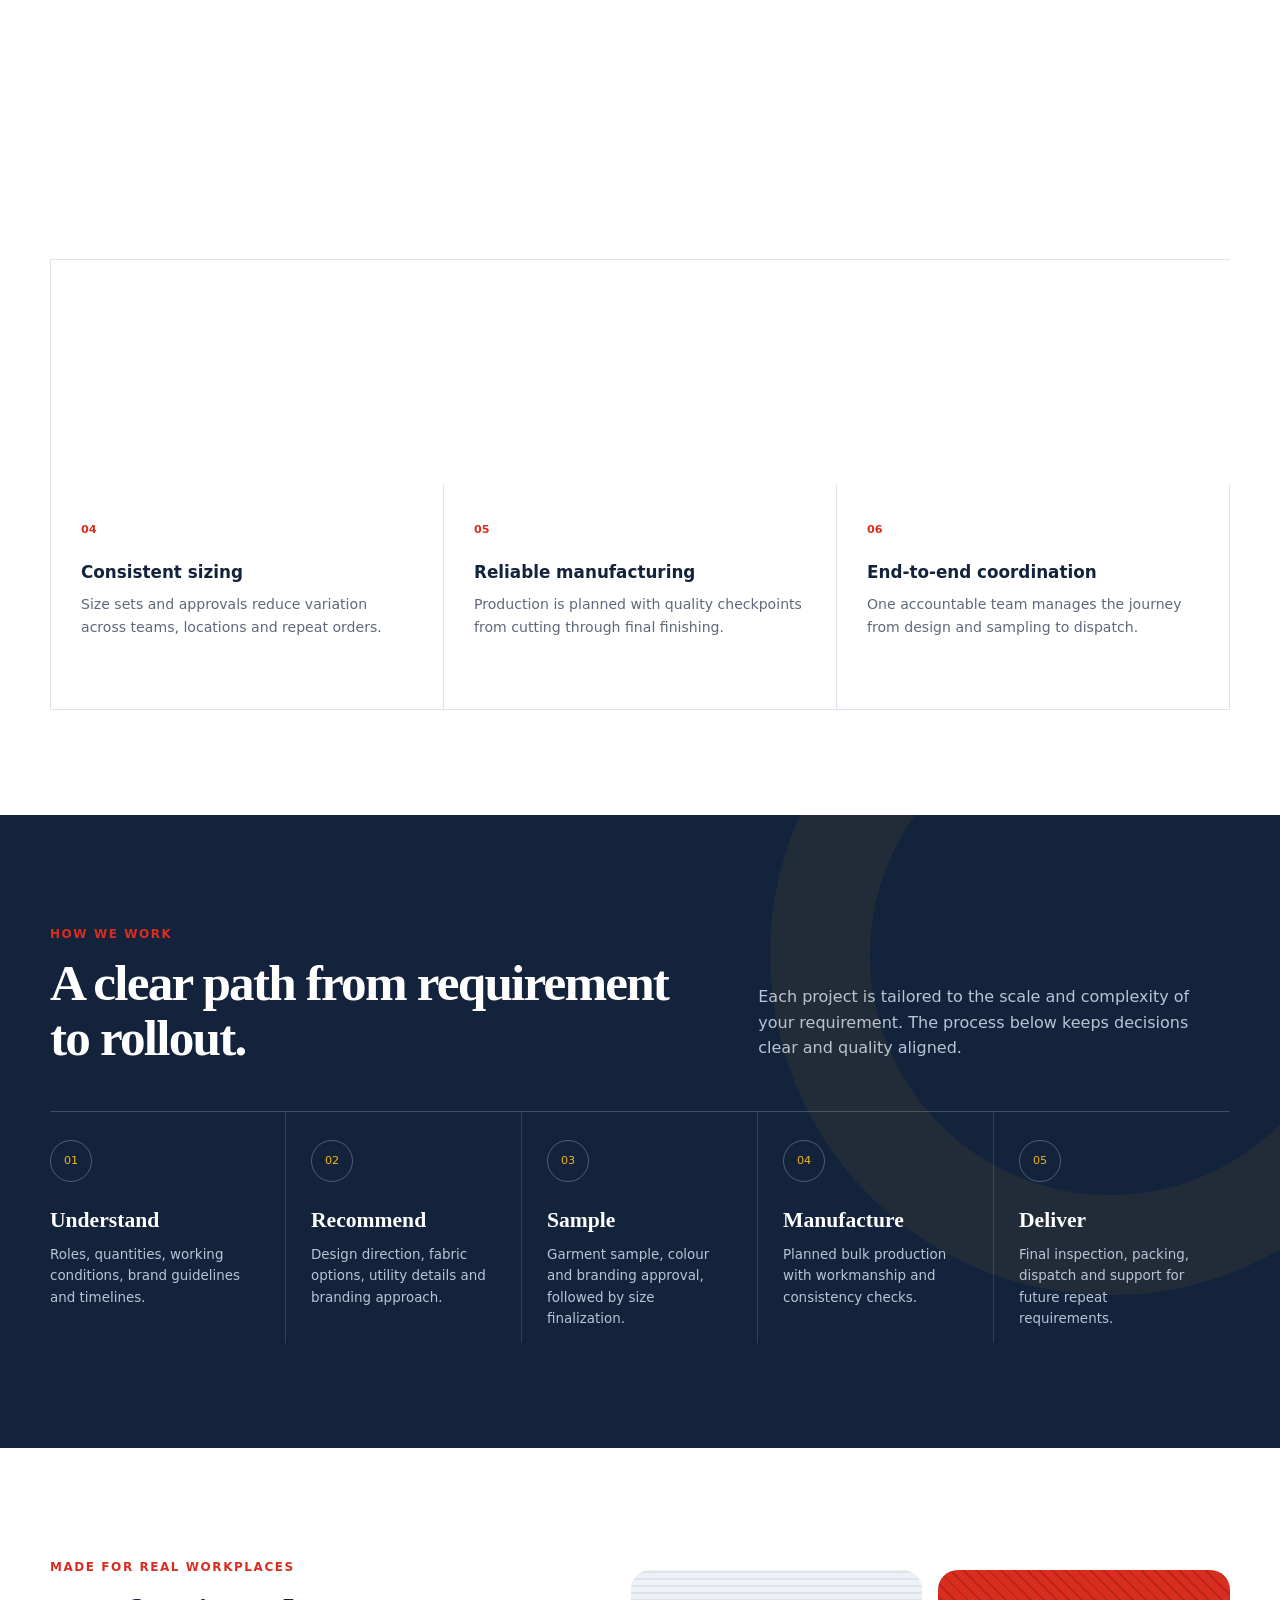
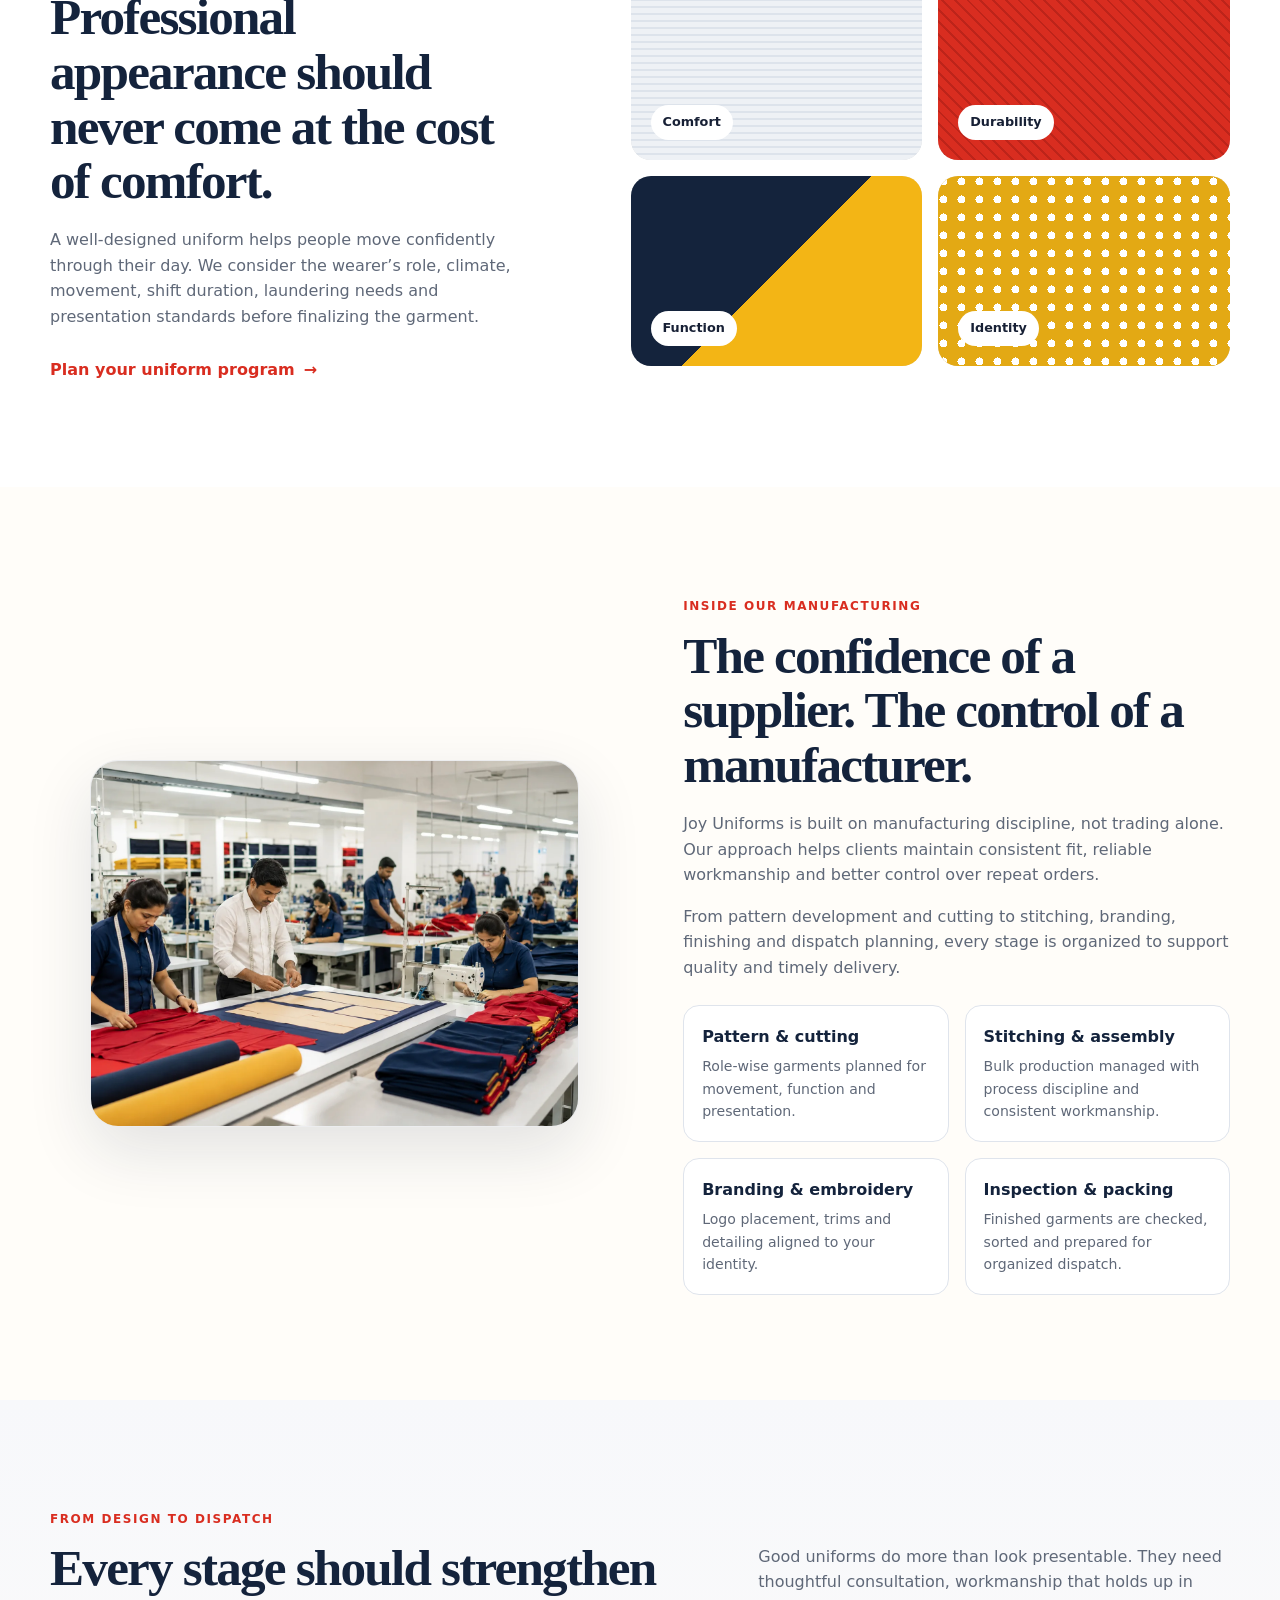
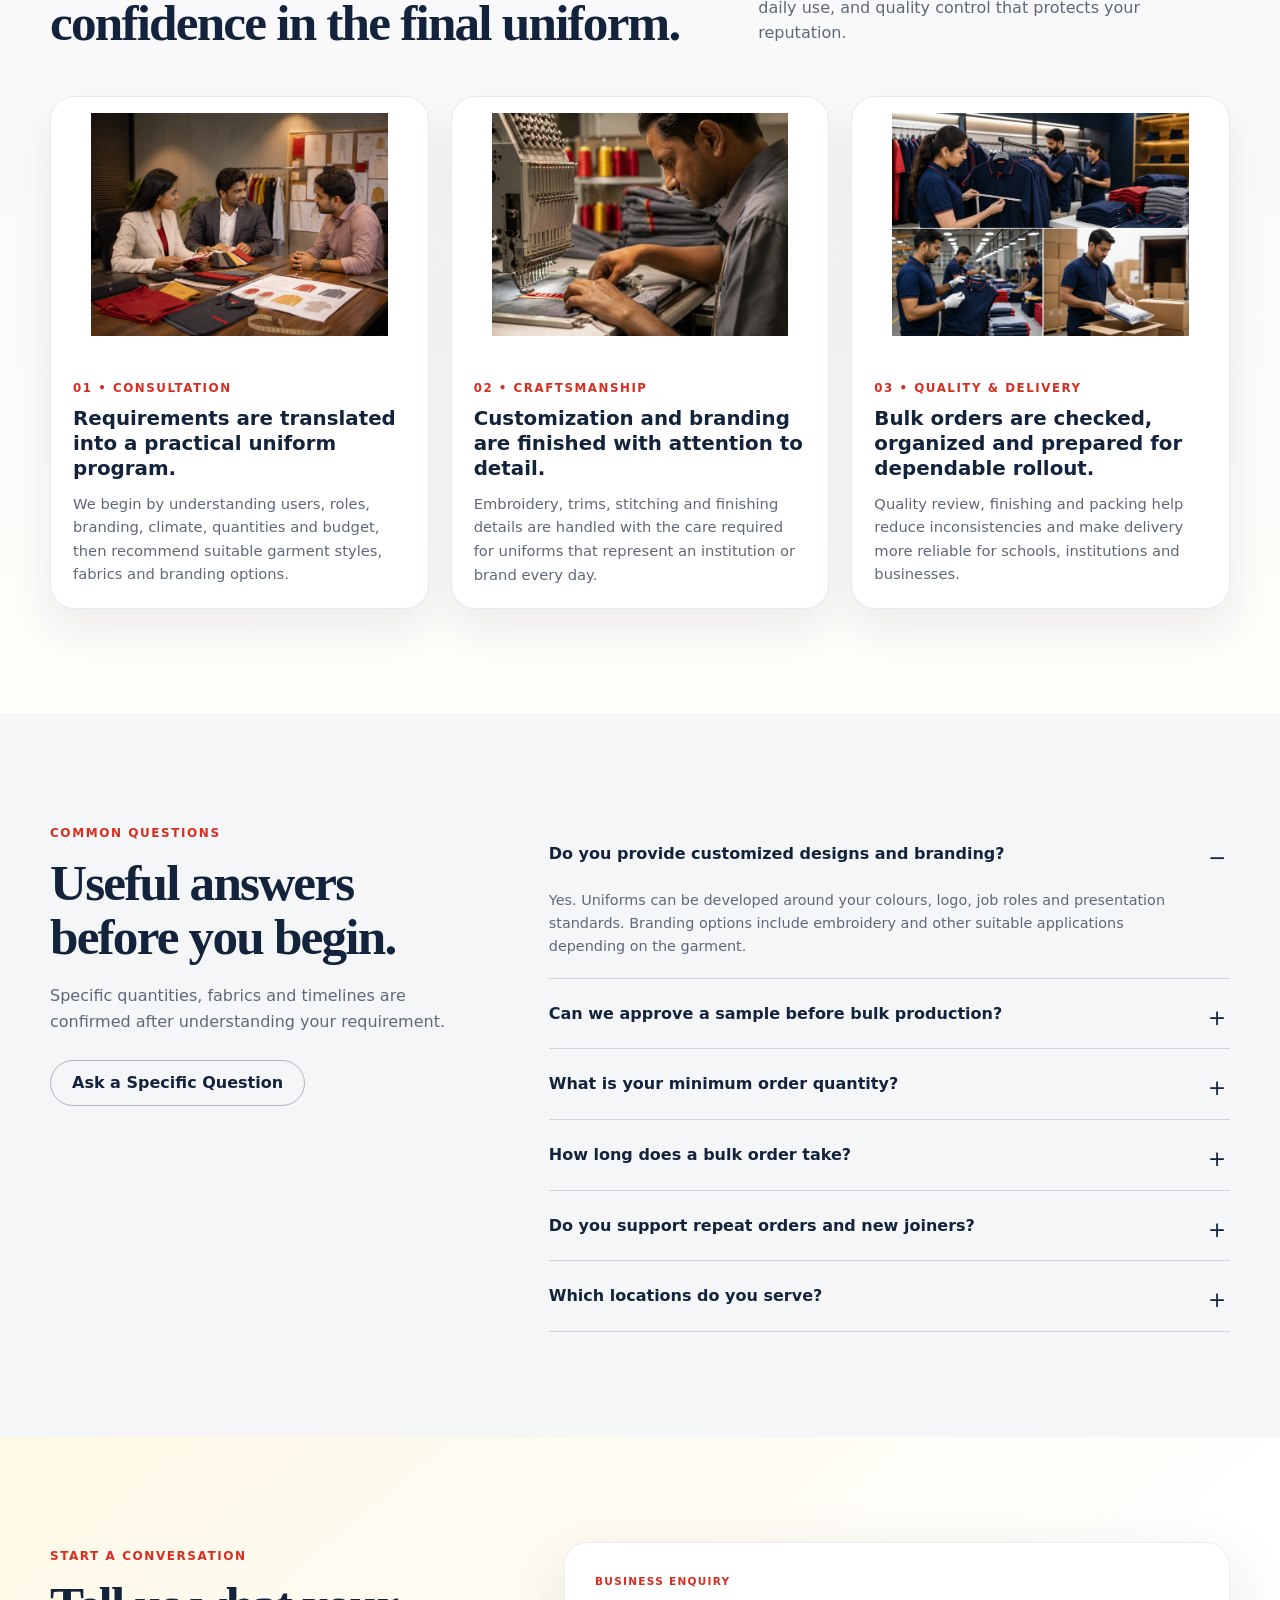
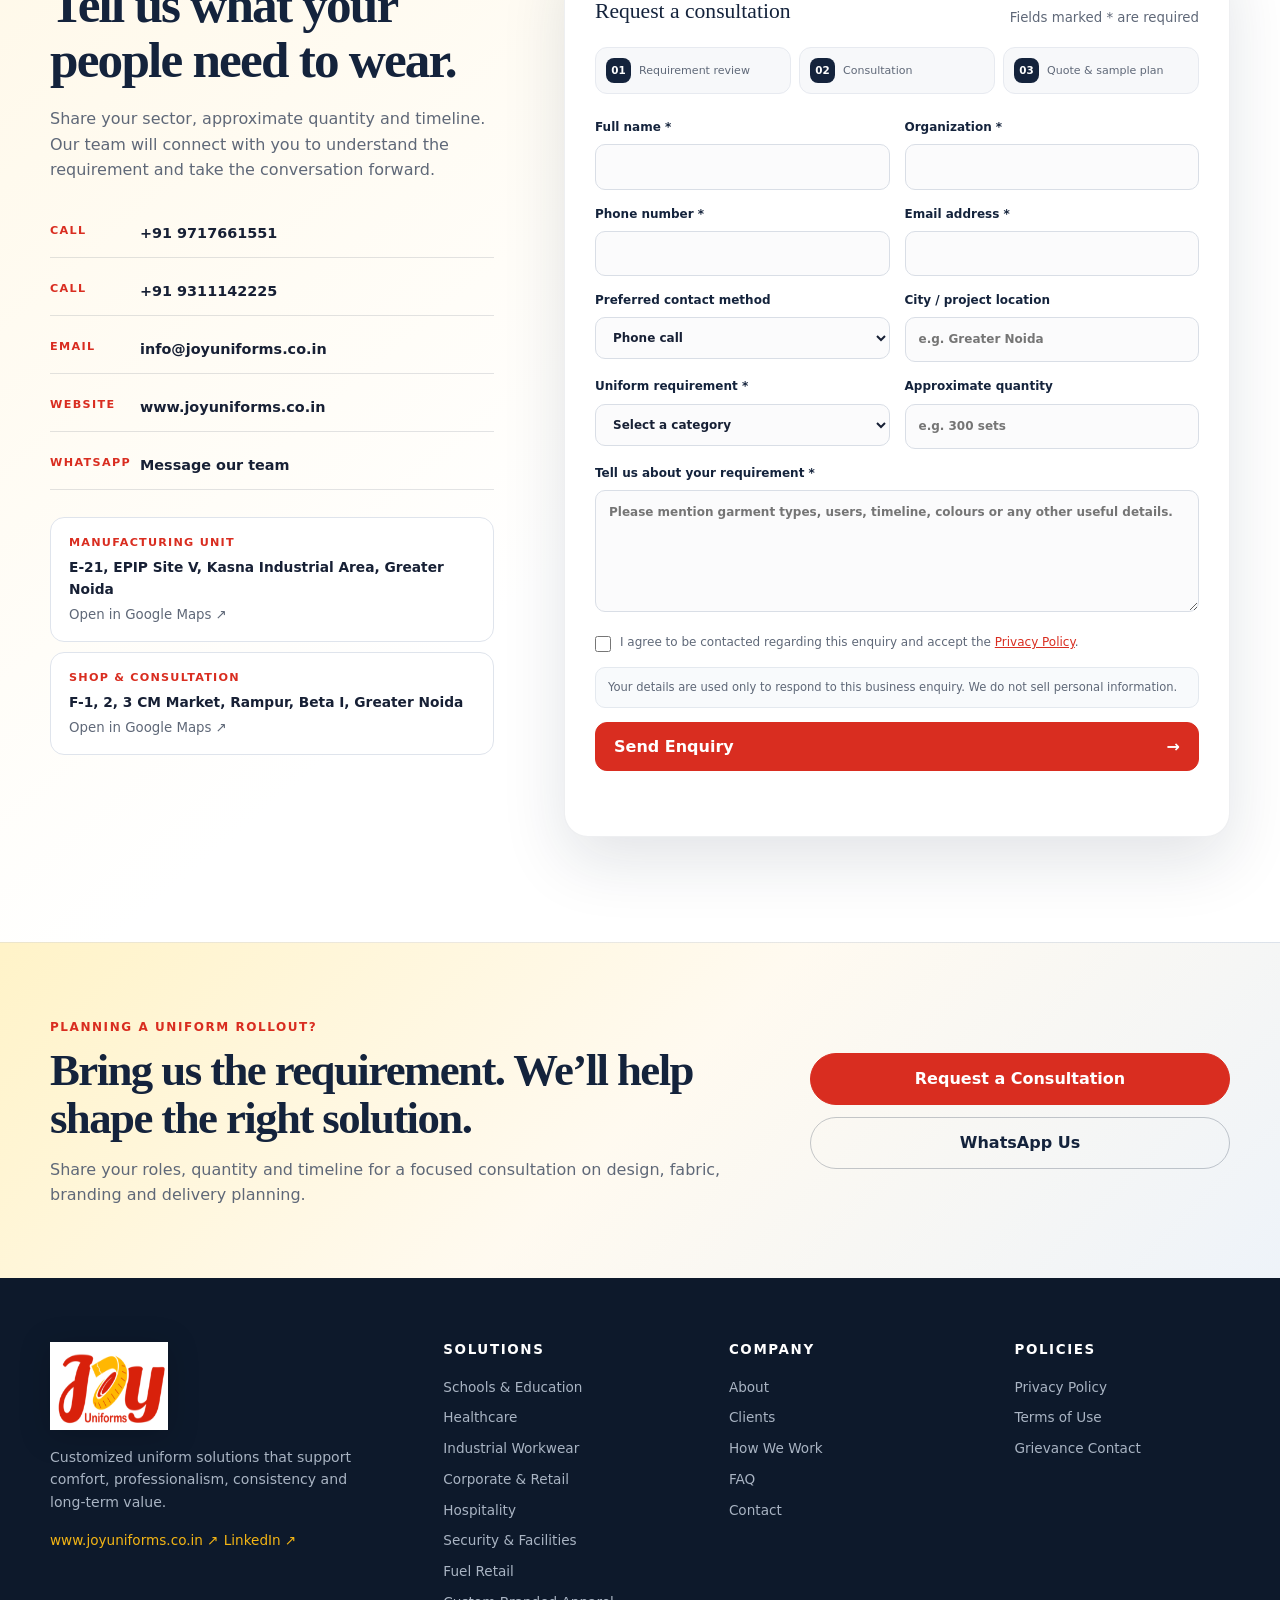
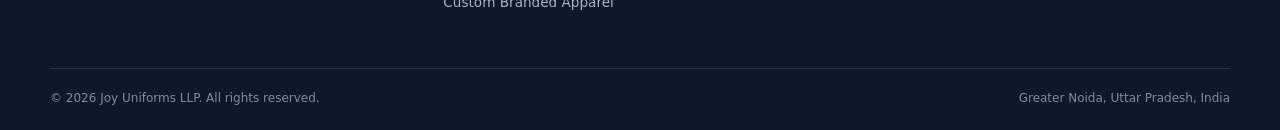
==== commit 4405a21a: "phone number update" ====
--- a/index.html
+++ b/index.html
@@ -28,7 +28,7 @@
     "foundingDate": "2004",
     "url": "https://www.joyuniforms.co.in/",
     "logo": "https://www.joyuniforms.co.in/assets/images/joy-logo.png",
-    "telephone": "+91-9818662508",
+    "telephone": "+91-9717661551 / +91-9311142225",
     "email": "info@joyuniforms.co.in",
     "sameAs": ["https://in.linkedin.com/company/joyuniforms"],
     "address": {
@@ -49,7 +49,9 @@
   <div class="topbar">
     <div class="container topbar-inner">
       <div class="topbar-contact">
-        <a href="tel:+919818662508" aria-label="Call Joy Uniforms">+91 98186 62508</a>
+        <a href="tel:+919717661551" aria-label="Call Joy Uniforms">+91 9717661551</a>
+        <span aria-hidden="true">•</span>
+        <a href="tel:+919311142225" aria-label="Call Joy Uniforms">+91 9311142225</a>
         <span aria-hidden="true">•</span>
         <a href="mailto:info@joyuniforms.co.in">info@joyuniforms.co.in</a>
       </div>
@@ -485,7 +487,8 @@
           <h2>Tell us what your people need to wear.</h2>
           <p>Share your sector, approximate quantity and timeline. Our team will connect with you to understand the requirement and take the conversation forward.</p>
           <div class="contact-methods">
-            <a href="tel:+919818662508"><span>Call</span><strong>+91 98186 62508</strong></a>
+            <a href="tel:+919717661551"><span>Call</span><strong>+91 9717661551</strong></a>
+            <a href="tel:+919311142225"><span>Call</span><strong>+91 9311142225</strong></a>
             <a href="mailto:info@joyuniforms.co.in"><span>Email</span><strong>info@joyuniforms.co.in</strong></a>
             <a href="https://www.joyuniforms.co.in" target="_blank" rel="noopener"><span>Website</span><strong>www.joyuniforms.co.in</strong></a>
             <a href="https://wa.me/919818662508?text=Hello%20Joy%20Uniforms%2C%20I%20would%20like%20to%20discuss%20a%20uniform%20requirement." target="_blank" rel="noopener"><span>WhatsApp</span><strong>Message our team</strong></a>
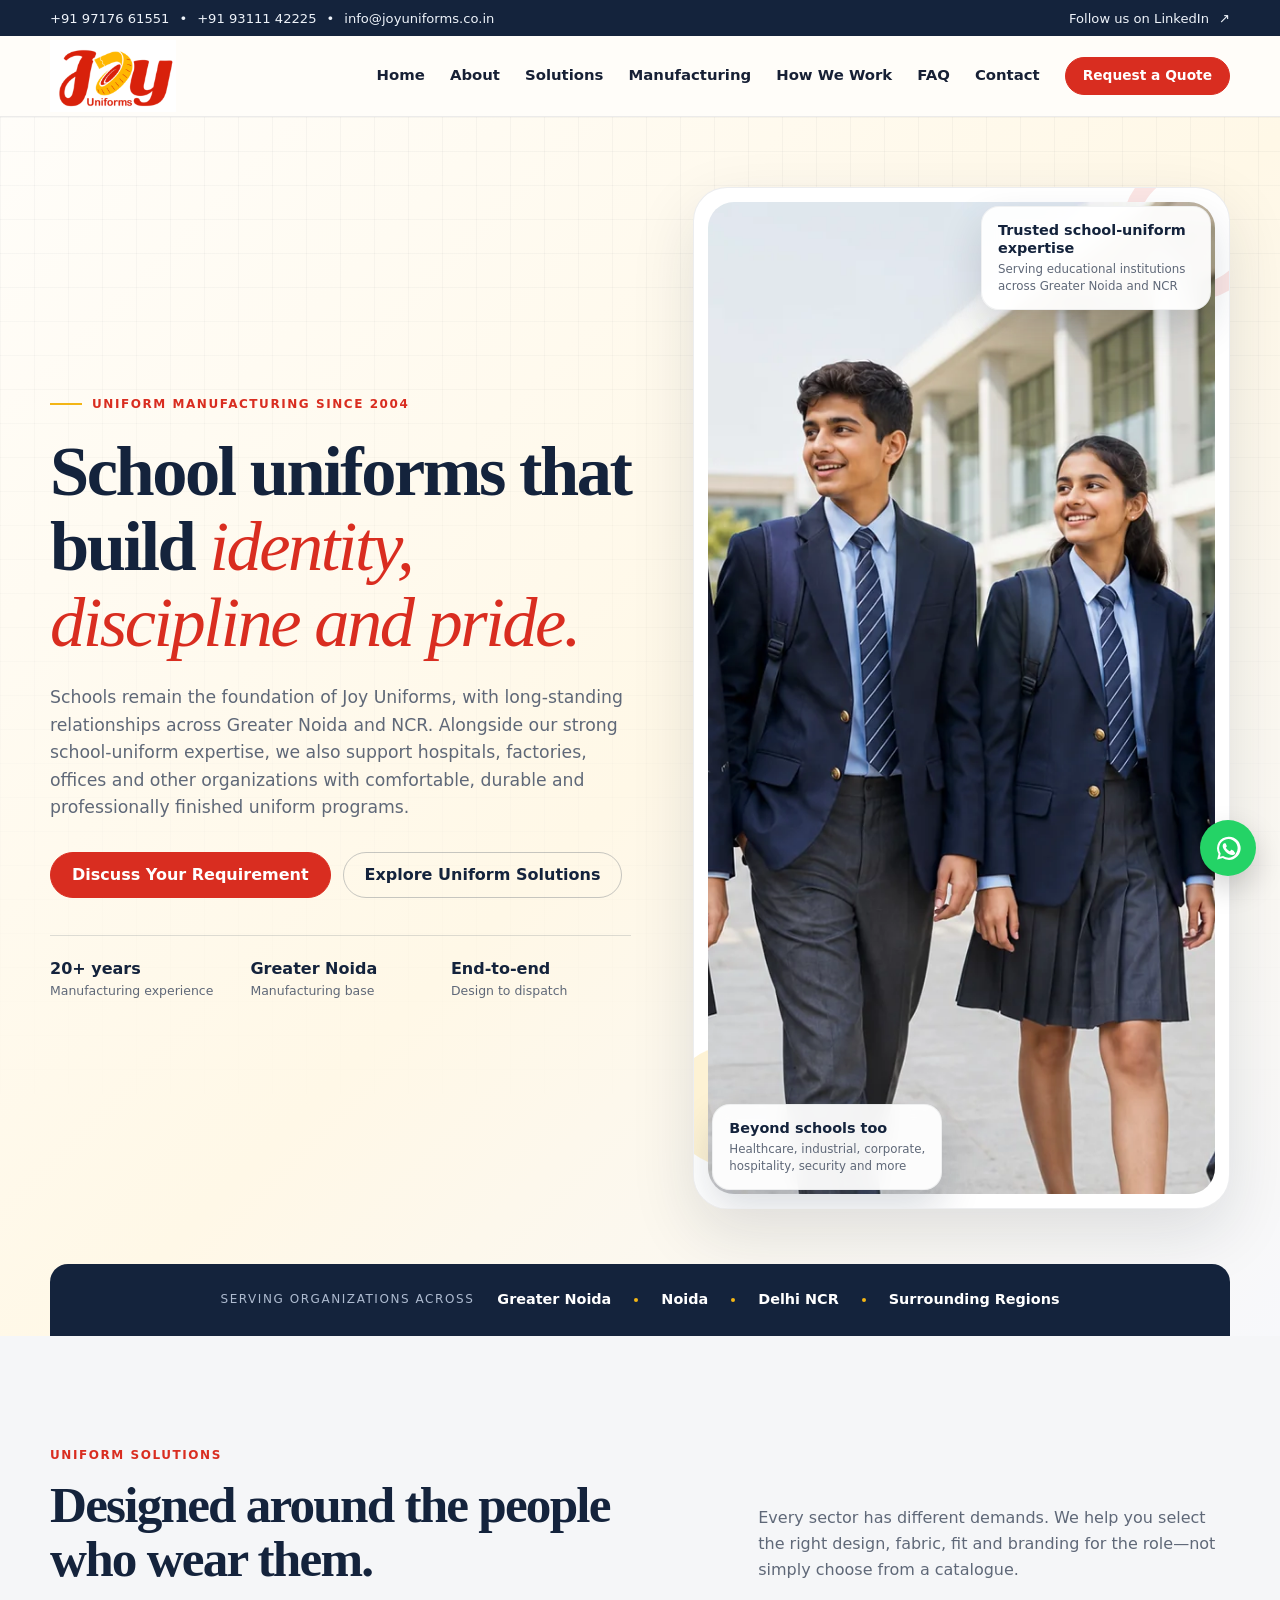
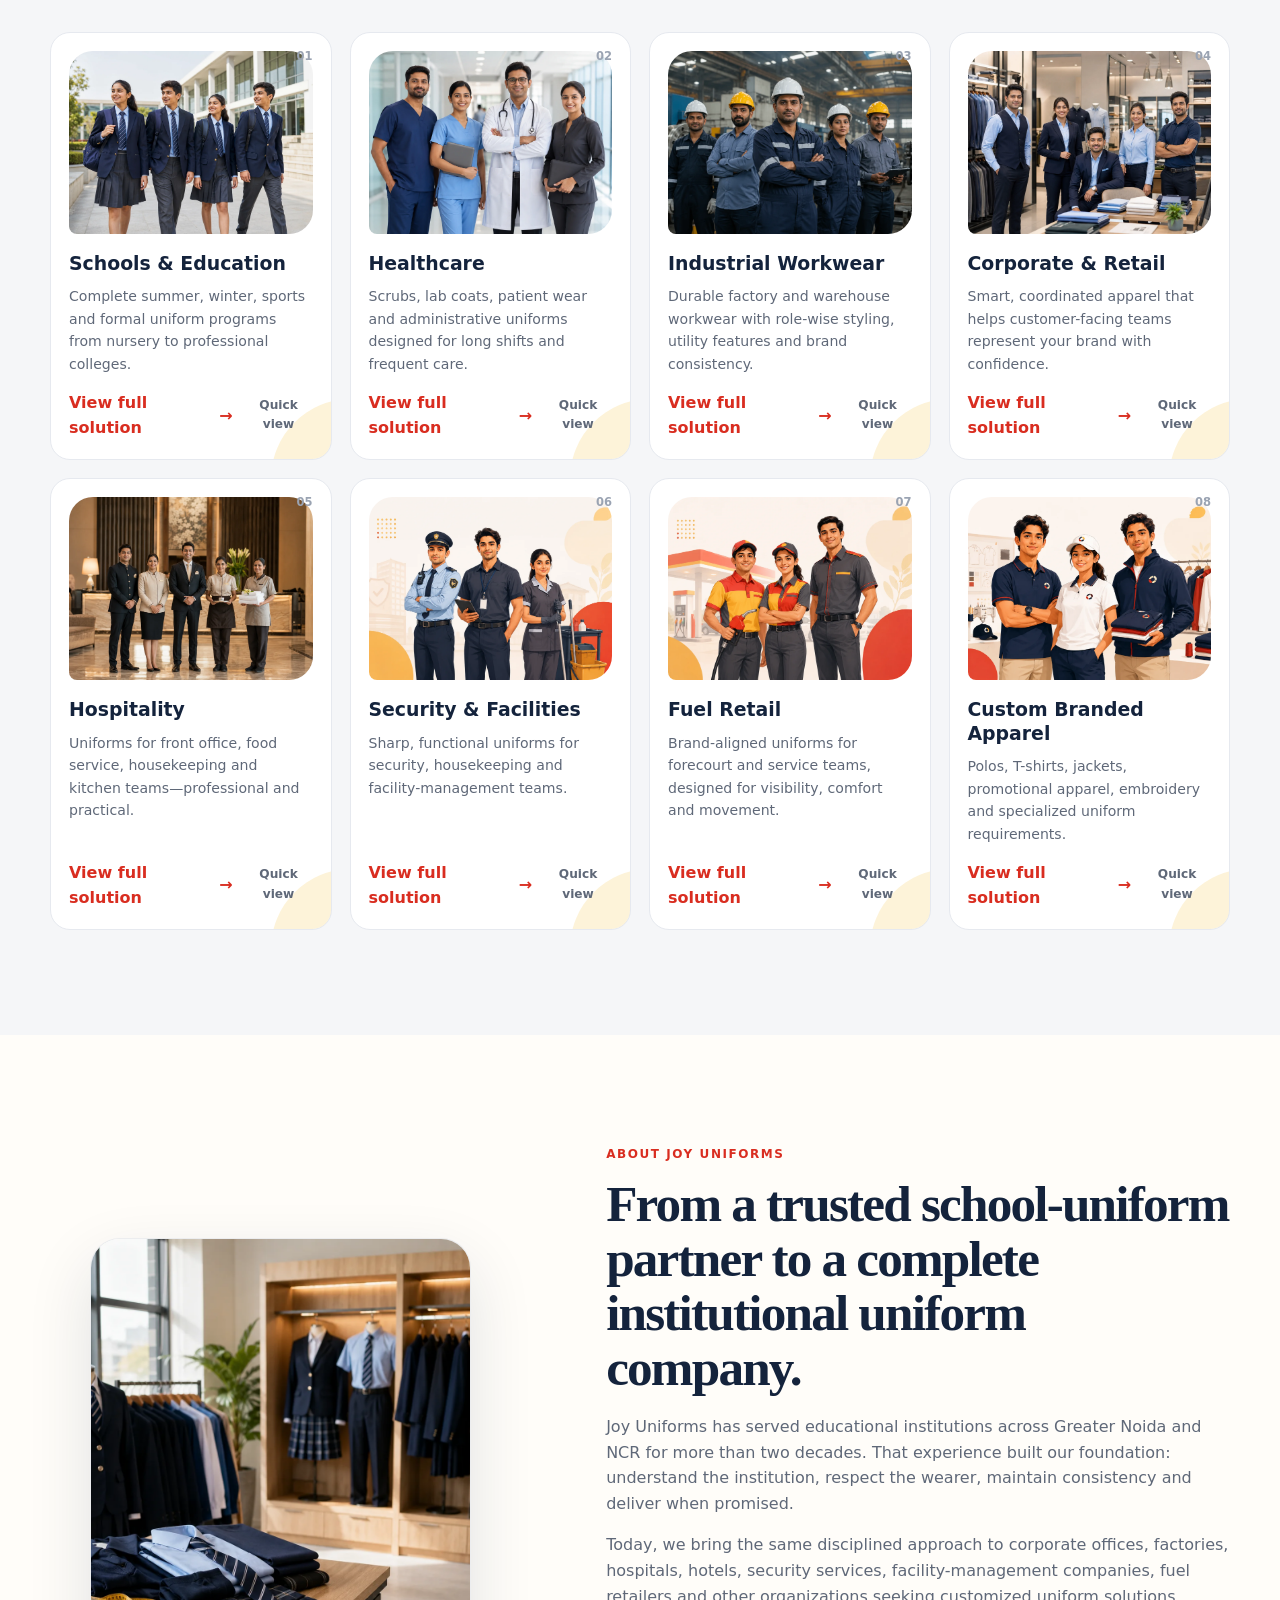
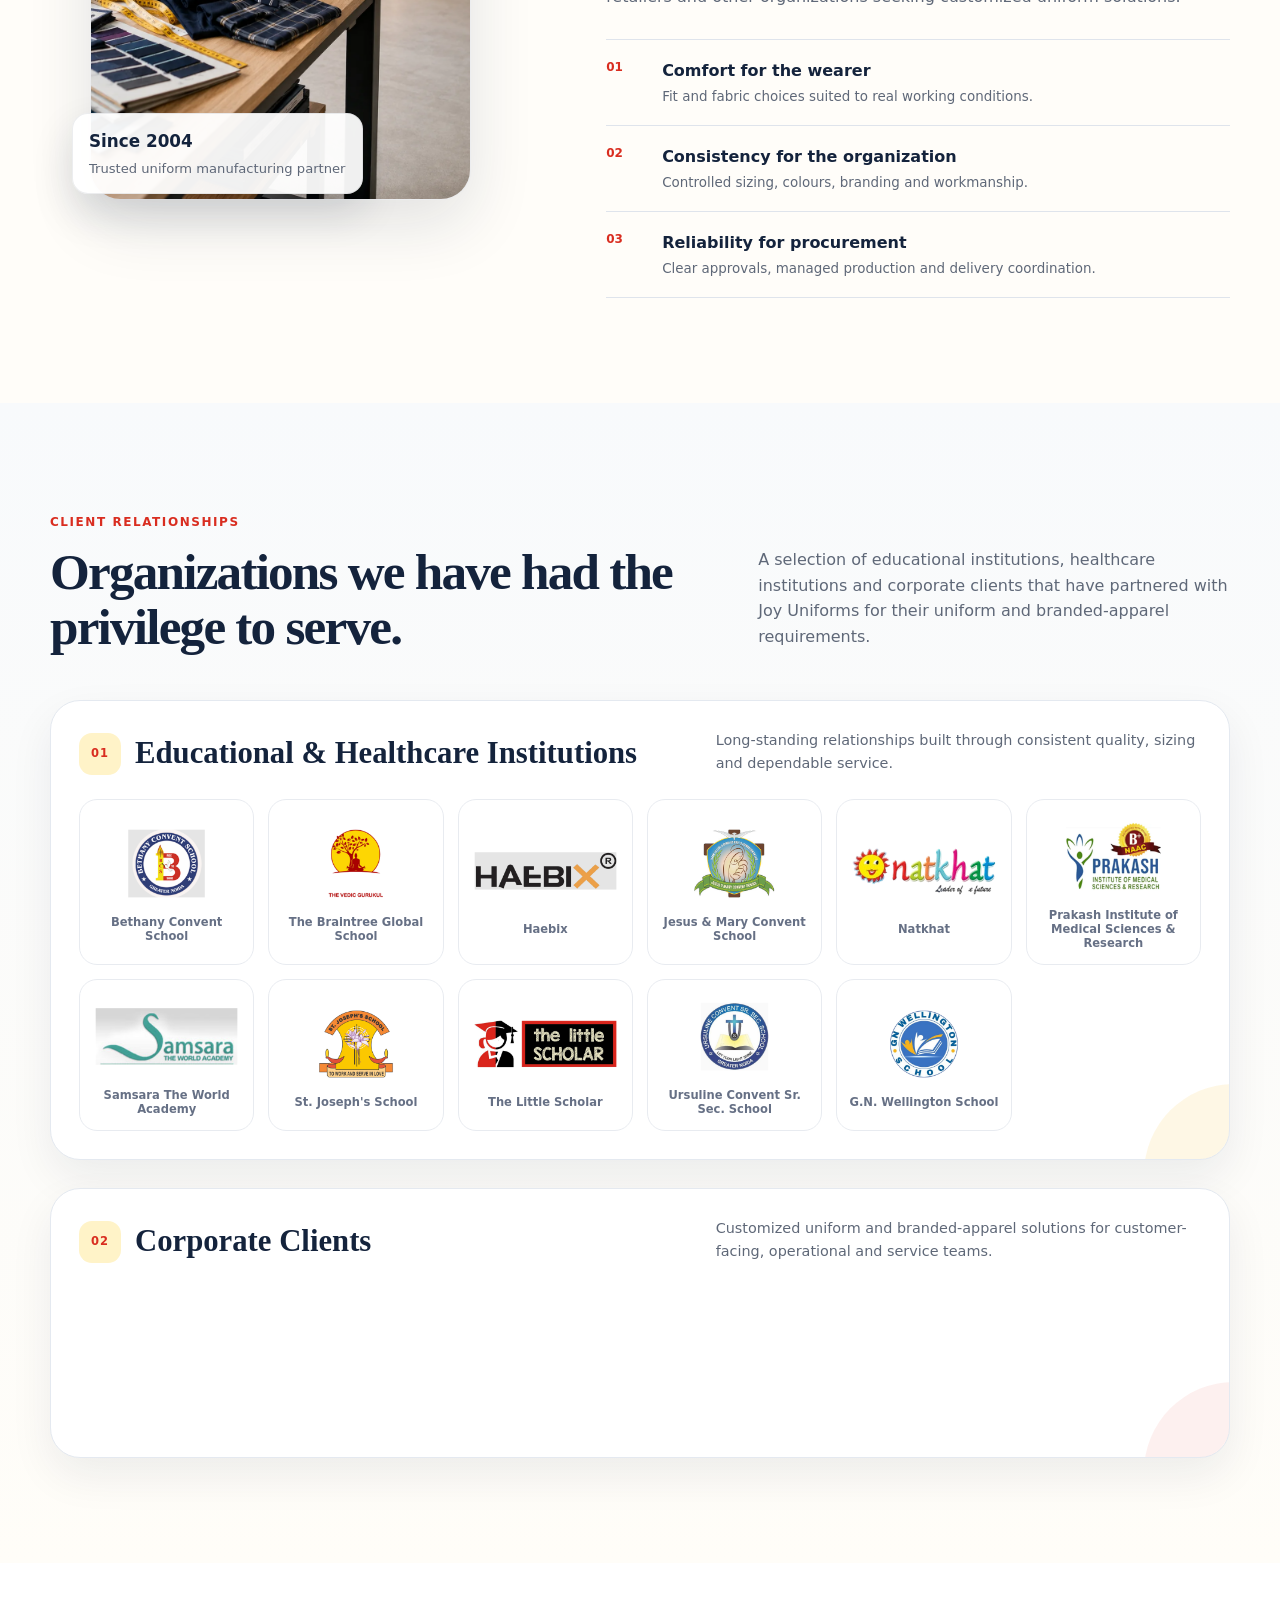
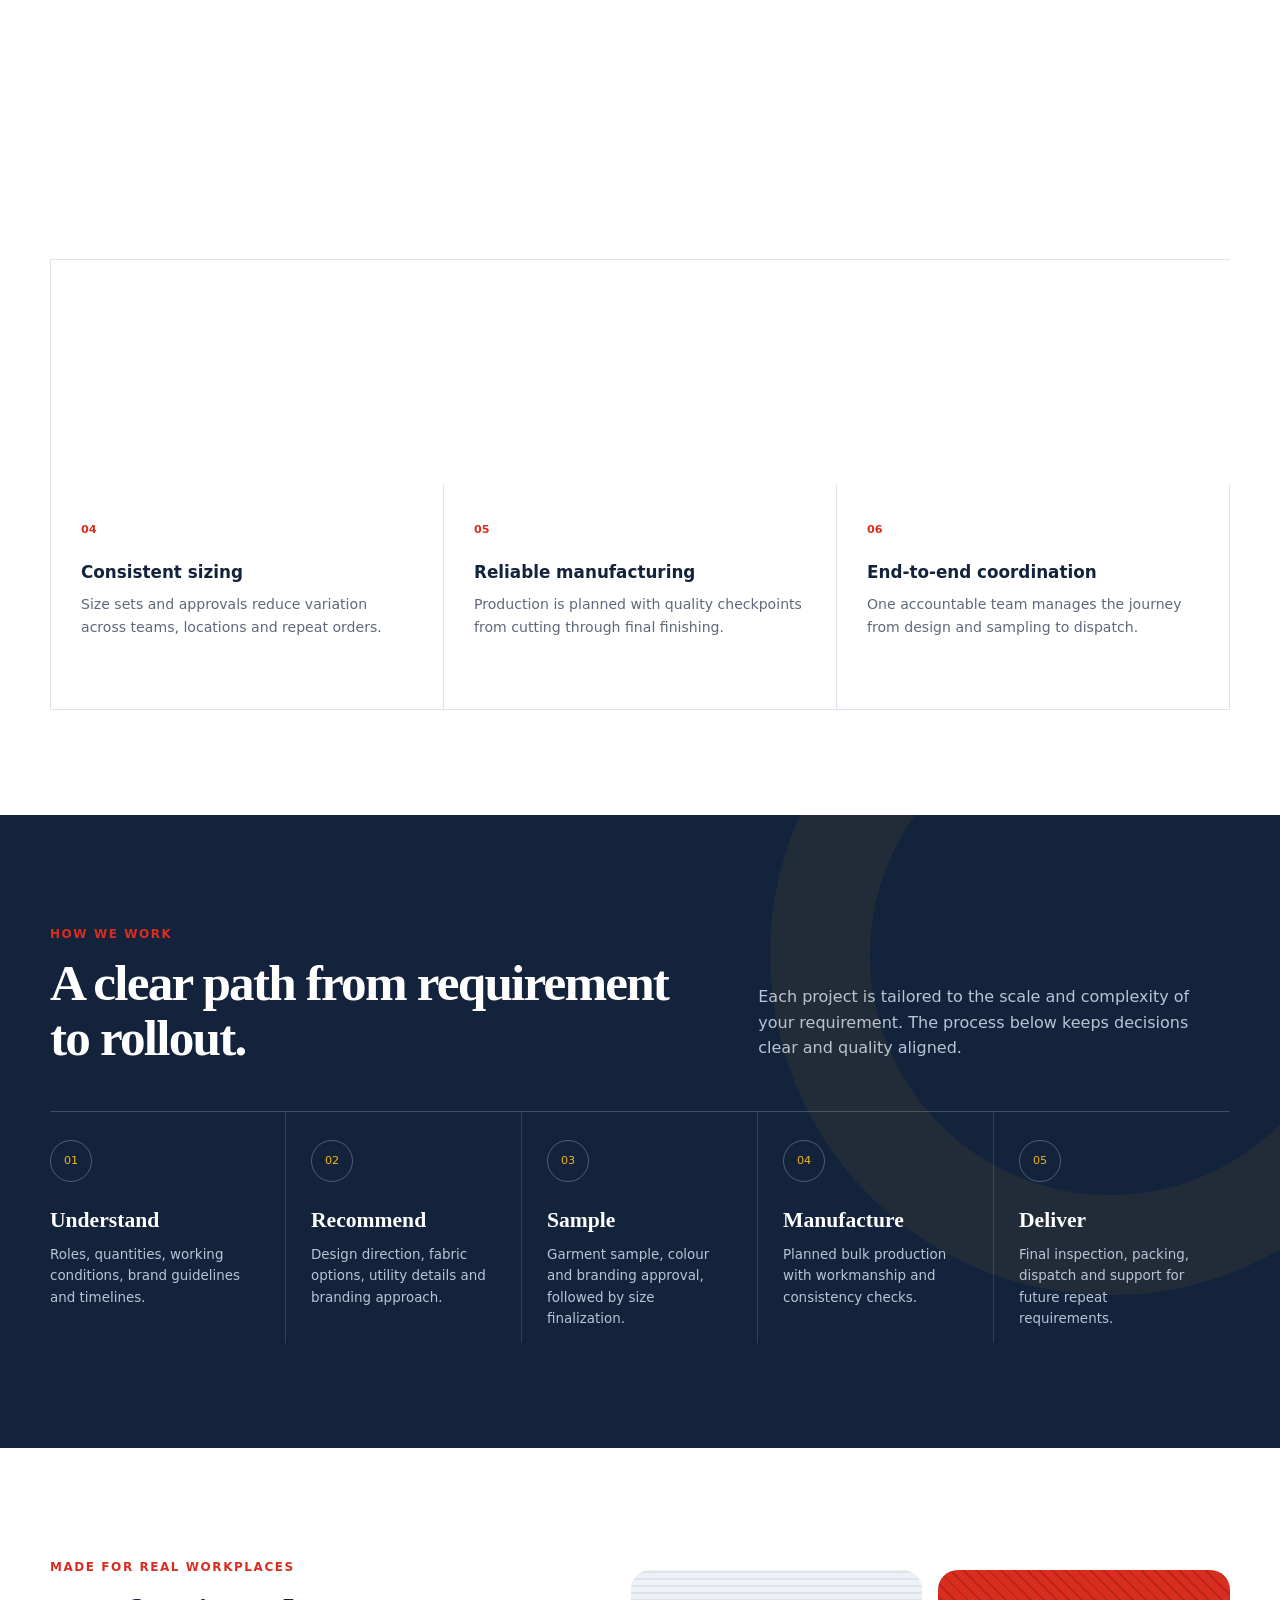
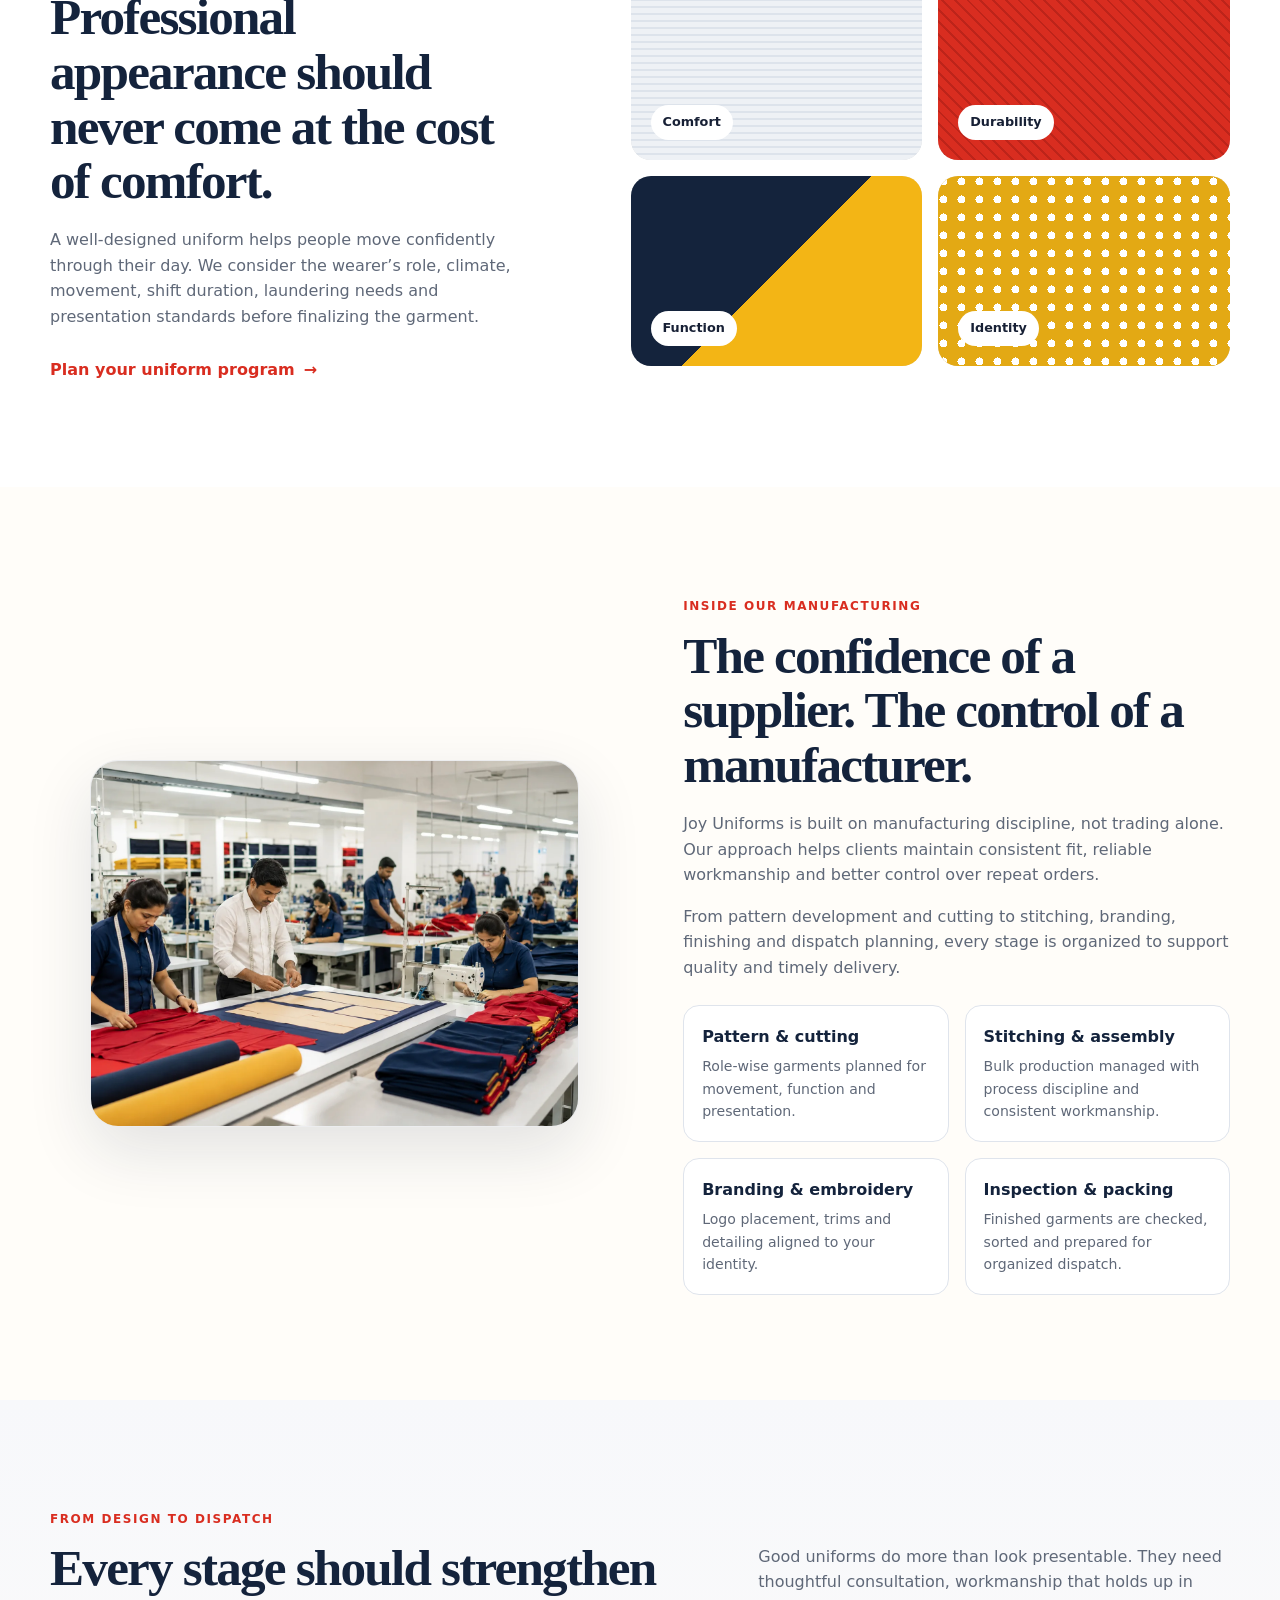
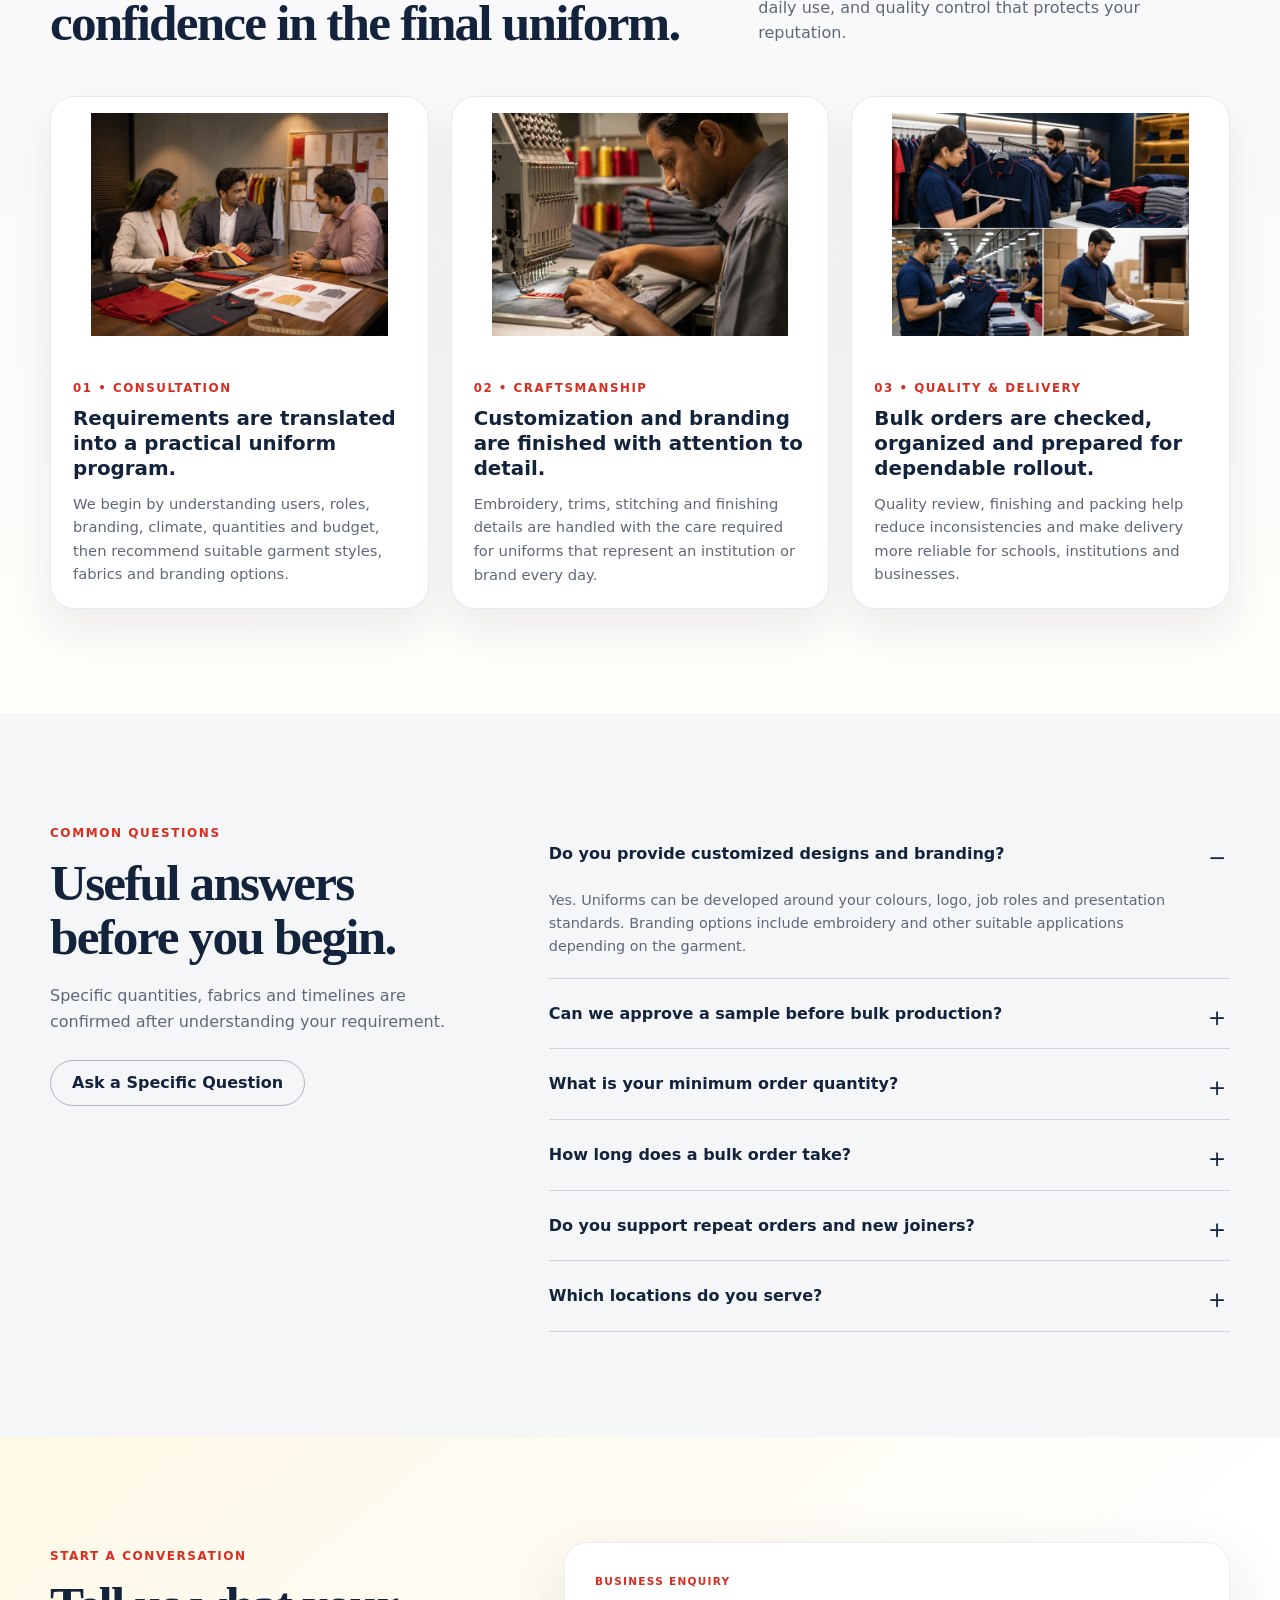
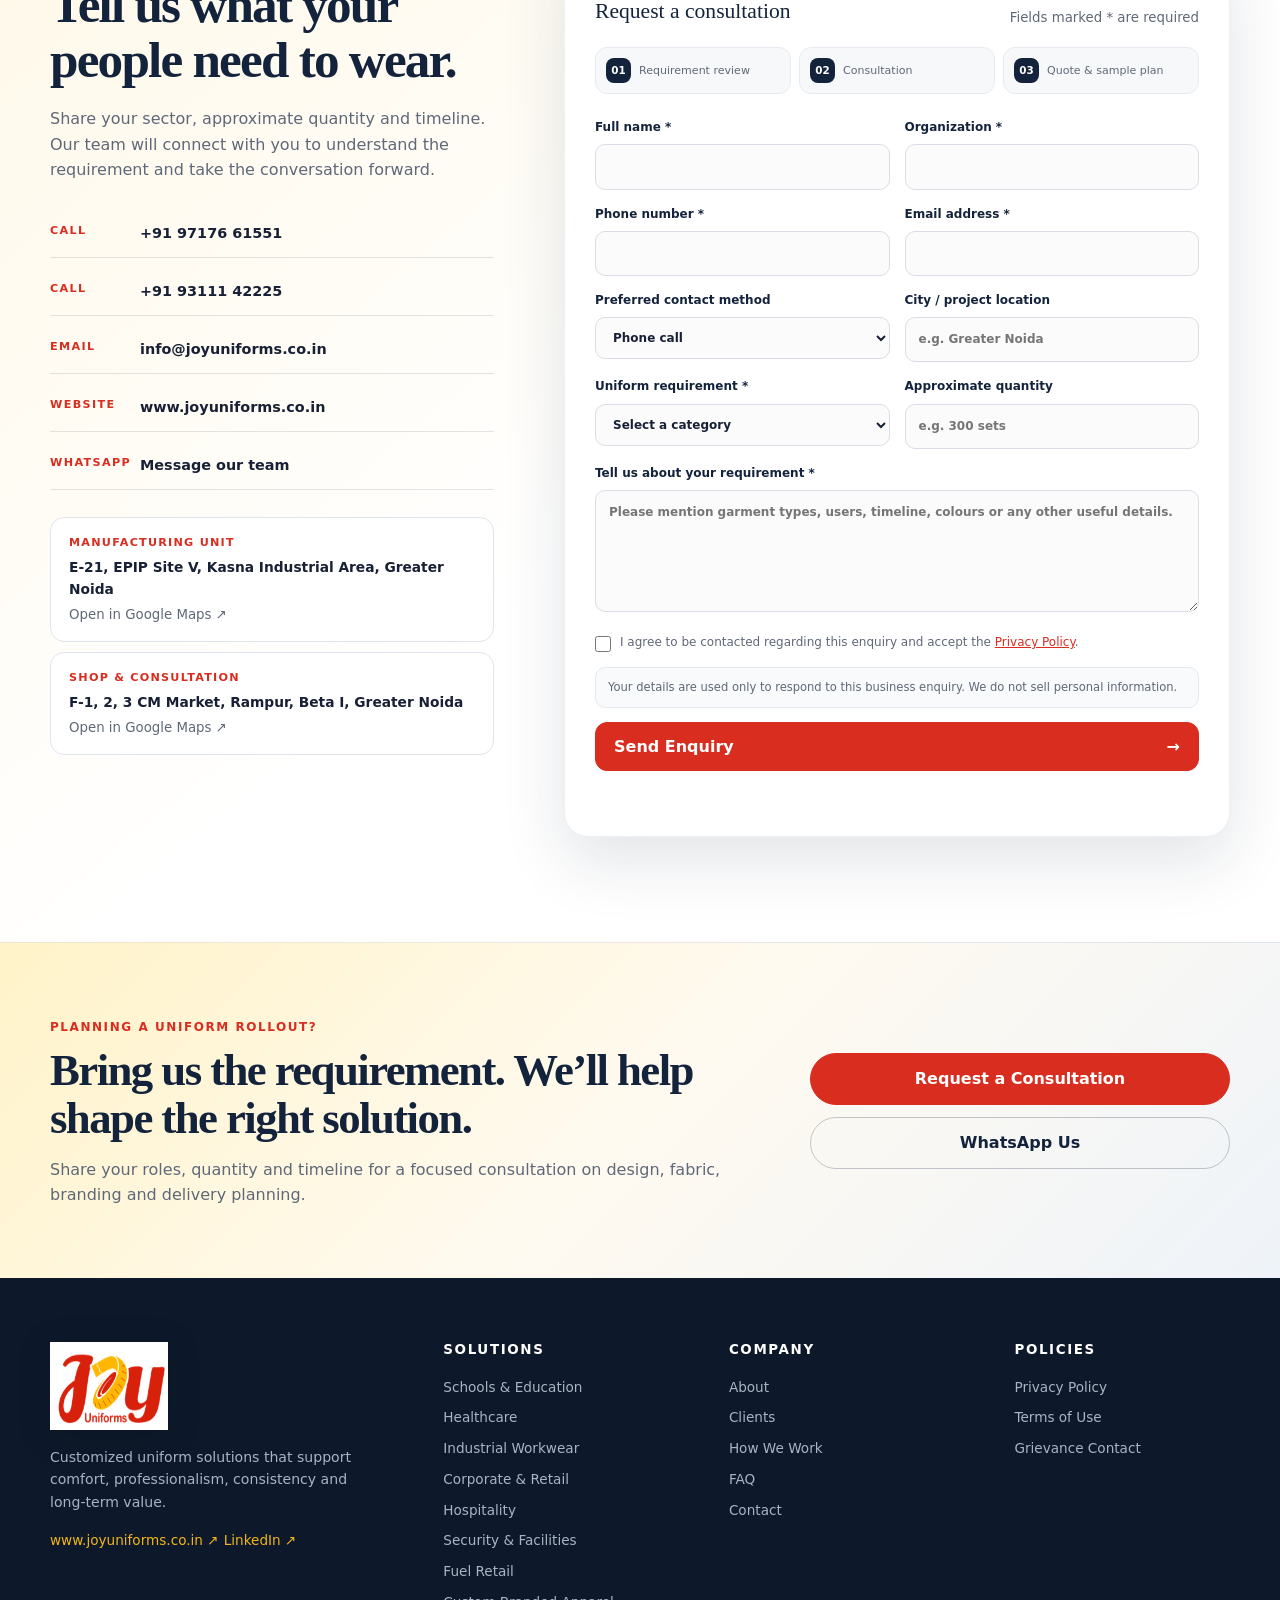
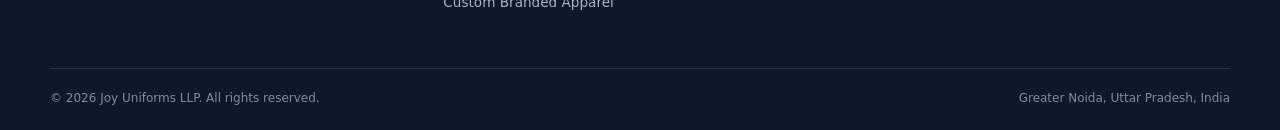
==== commit 3c45522a: "add analytics" ====
--- a/index.html
+++ b/index.html
@@ -28,7 +28,7 @@
     "foundingDate": "2004",
     "url": "https://www.joyuniforms.co.in/",
     "logo": "https://www.joyuniforms.co.in/assets/images/joy-logo.png",
-    "telephone": "+91-9717661551 / +91-9311142225",
+    "telephone": "+91-9717661551",
     "email": "info@joyuniforms.co.in",
     "sameAs": ["https://in.linkedin.com/company/joyuniforms"],
     "address": {
@@ -42,6 +42,15 @@
   }
   </script>
   <script type="application/ld+json">{"@context": "https://schema.org", "@type": "FAQPage", "mainEntity": [{"@type": "Question", "name": "Do you provide customized designs and branding?", "acceptedAnswer": {"@type": "Answer", "text": "Yes. Uniforms can be developed around your colours, logo, job roles and presentation standards. Branding options include embroidery and other suitable applications depending on the garment."}}, {"@type": "Question", "name": "Can we approve a sample before bulk production?", "acceptedAnswer": {"@type": "Answer", "text": "Yes. Sampling and approval are built into the process for customized bulk requirements. The exact sampling scope is agreed at the quotation stage."}}, {"@type": "Question", "name": "What is your minimum order quantity?", "acceptedAnswer": {"@type": "Answer", "text": "Minimum quantities vary by garment, fabric, customization and size mix. Share your expected quantity and Joy Uniforms will recommend the most practical route."}}, {"@type": "Question", "name": "How long does a bulk order take?", "acceptedAnswer": {"@type": "Answer", "text": "Lead time depends on design approval, fabric availability, quantity and season. A committed timeline is shared after the requirement and sample are finalized."}}]}</script>
+
+  <!-- Google tag (gtag.js) -->
+  <script async src="https://www.googletagmanager.com/gtag/js?id=G-7VESLPLG60"></script>
+  <script>
+    window.dataLayer = window.dataLayer || [];
+    function gtag(){dataLayer.push(arguments);}
+    gtag('js', new Date());
+    gtag('config', 'G-7VESLPLG60');
+  </script>
 </head>
 <body>
   <a class="skip-link" href="#main-content">Skip to content</a>
@@ -49,9 +58,9 @@
   <div class="topbar">
     <div class="container topbar-inner">
       <div class="topbar-contact">
-        <a href="tel:+919717661551" aria-label="Call Joy Uniforms">+91 9717661551</a>
+        <a href="tel:+919717661551" aria-label="Call Joy Uniforms">+91 97176 61551</a>
         <span aria-hidden="true">•</span>
-        <a href="tel:+919311142225" aria-label="Call Joy Uniforms">+91 9311142225</a>
+        <a href="tel:+919311142225" aria-label="Call Joy Uniforms">+91 93111 42225</a>
         <span aria-hidden="true">•</span>
         <a href="mailto:info@joyuniforms.co.in">info@joyuniforms.co.in</a>
       </div>
@@ -487,8 +496,8 @@
           <h2>Tell us what your people need to wear.</h2>
           <p>Share your sector, approximate quantity and timeline. Our team will connect with you to understand the requirement and take the conversation forward.</p>
           <div class="contact-methods">
-            <a href="tel:+919717661551"><span>Call</span><strong>+91 9717661551</strong></a>
-            <a href="tel:+919311142225"><span>Call</span><strong>+91 9311142225</strong></a>
+            <a href="tel:+919717661551"><span>Call</span><strong>+91 97176 61551</strong></a>
+            <a href="tel:+919311142225"><span>Call</span><strong>+91 93111 42225</strong></a>
             <a href="mailto:info@joyuniforms.co.in"><span>Email</span><strong>info@joyuniforms.co.in</strong></a>
             <a href="https://www.joyuniforms.co.in" target="_blank" rel="noopener"><span>Website</span><strong>www.joyuniforms.co.in</strong></a>
             <a href="https://wa.me/919818662508?text=Hello%20Joy%20Uniforms%2C%20I%20would%20like%20to%20discuss%20a%20uniform%20requirement." target="_blank" rel="noopener"><span>WhatsApp</span><strong>Message our team</strong></a>
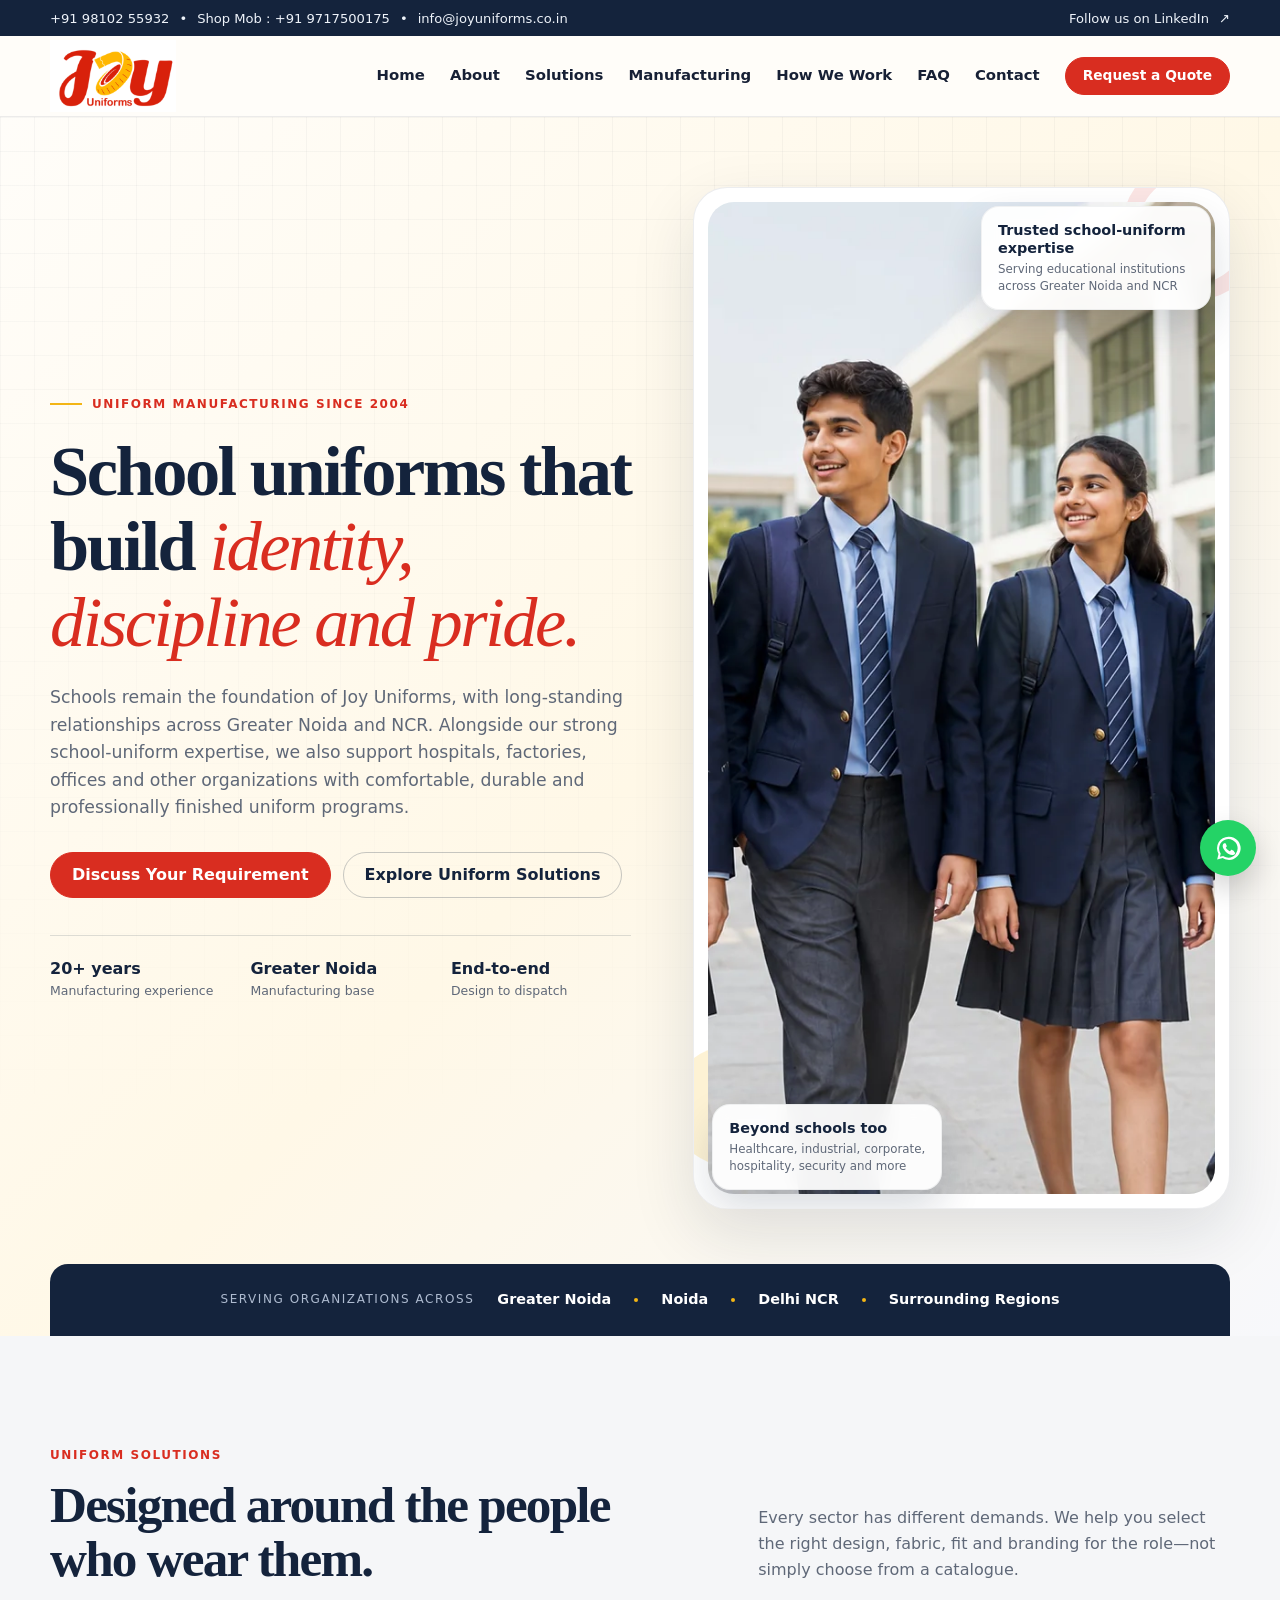
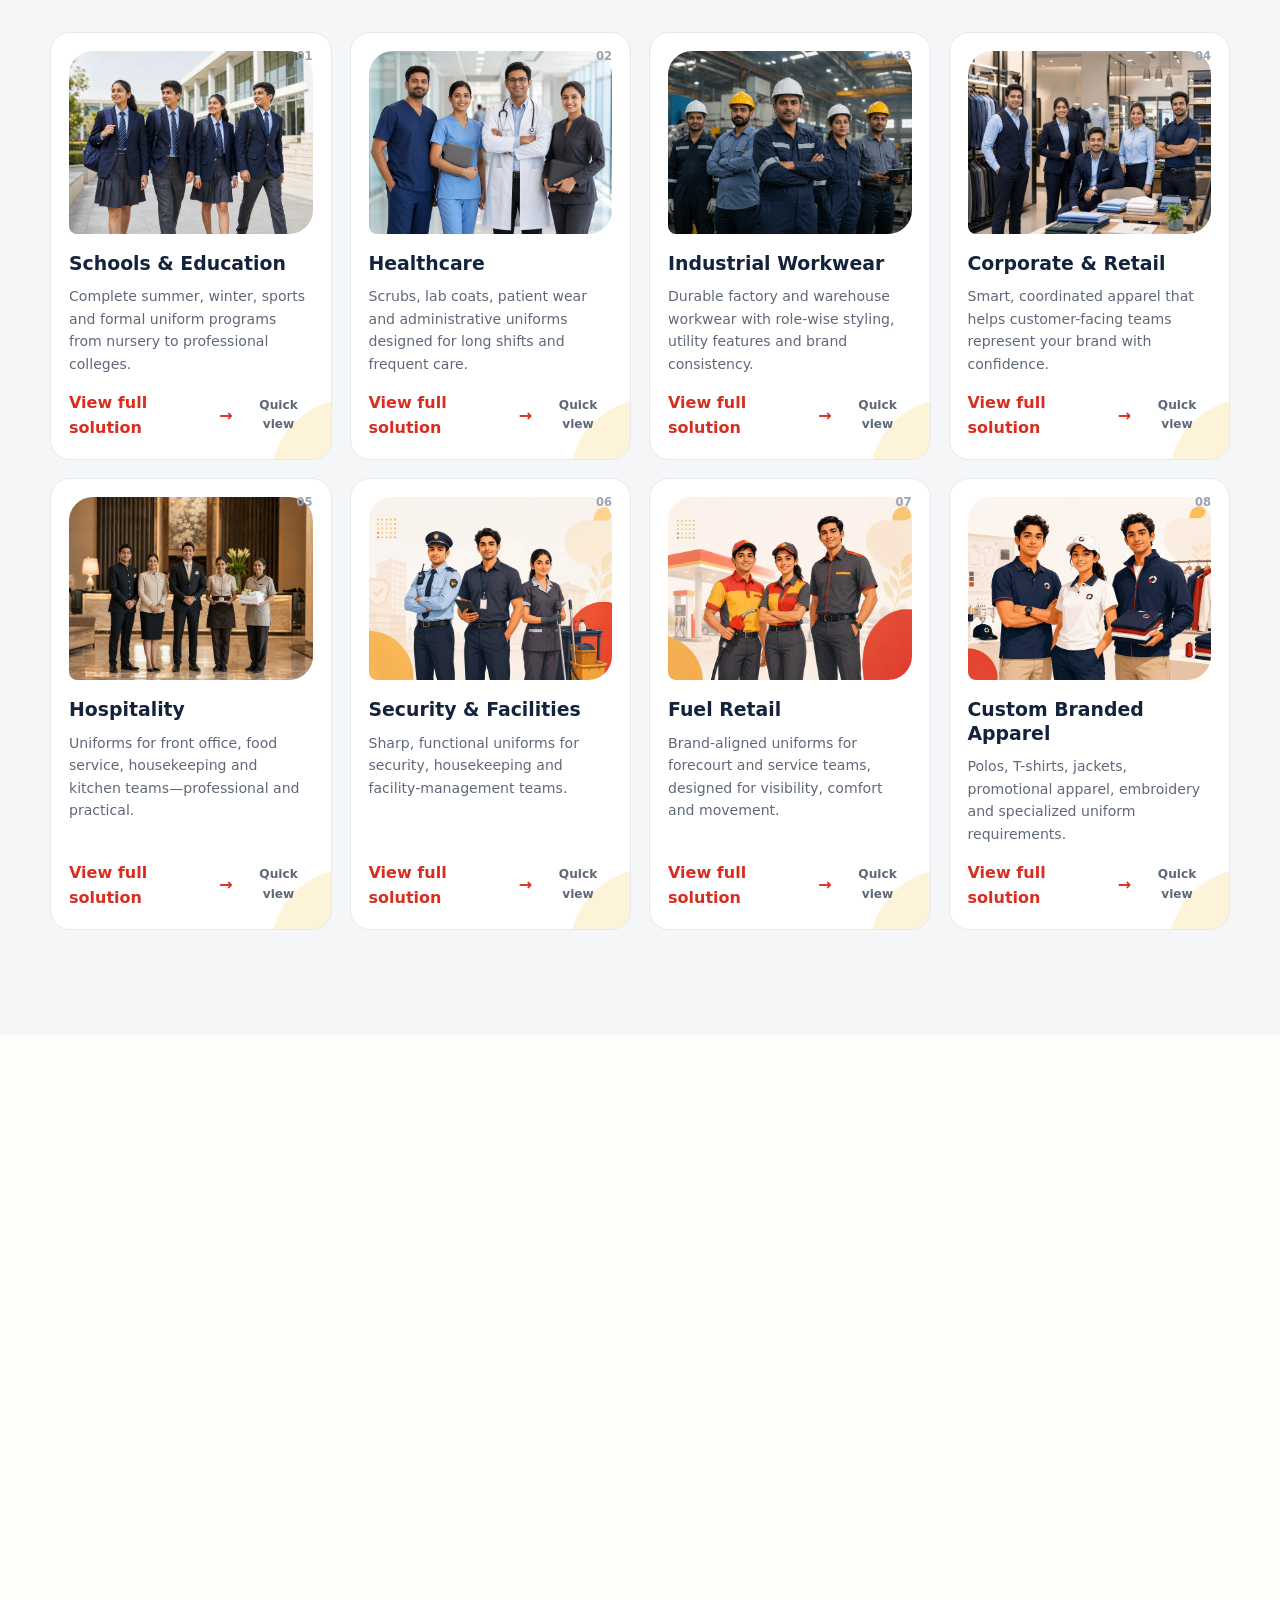
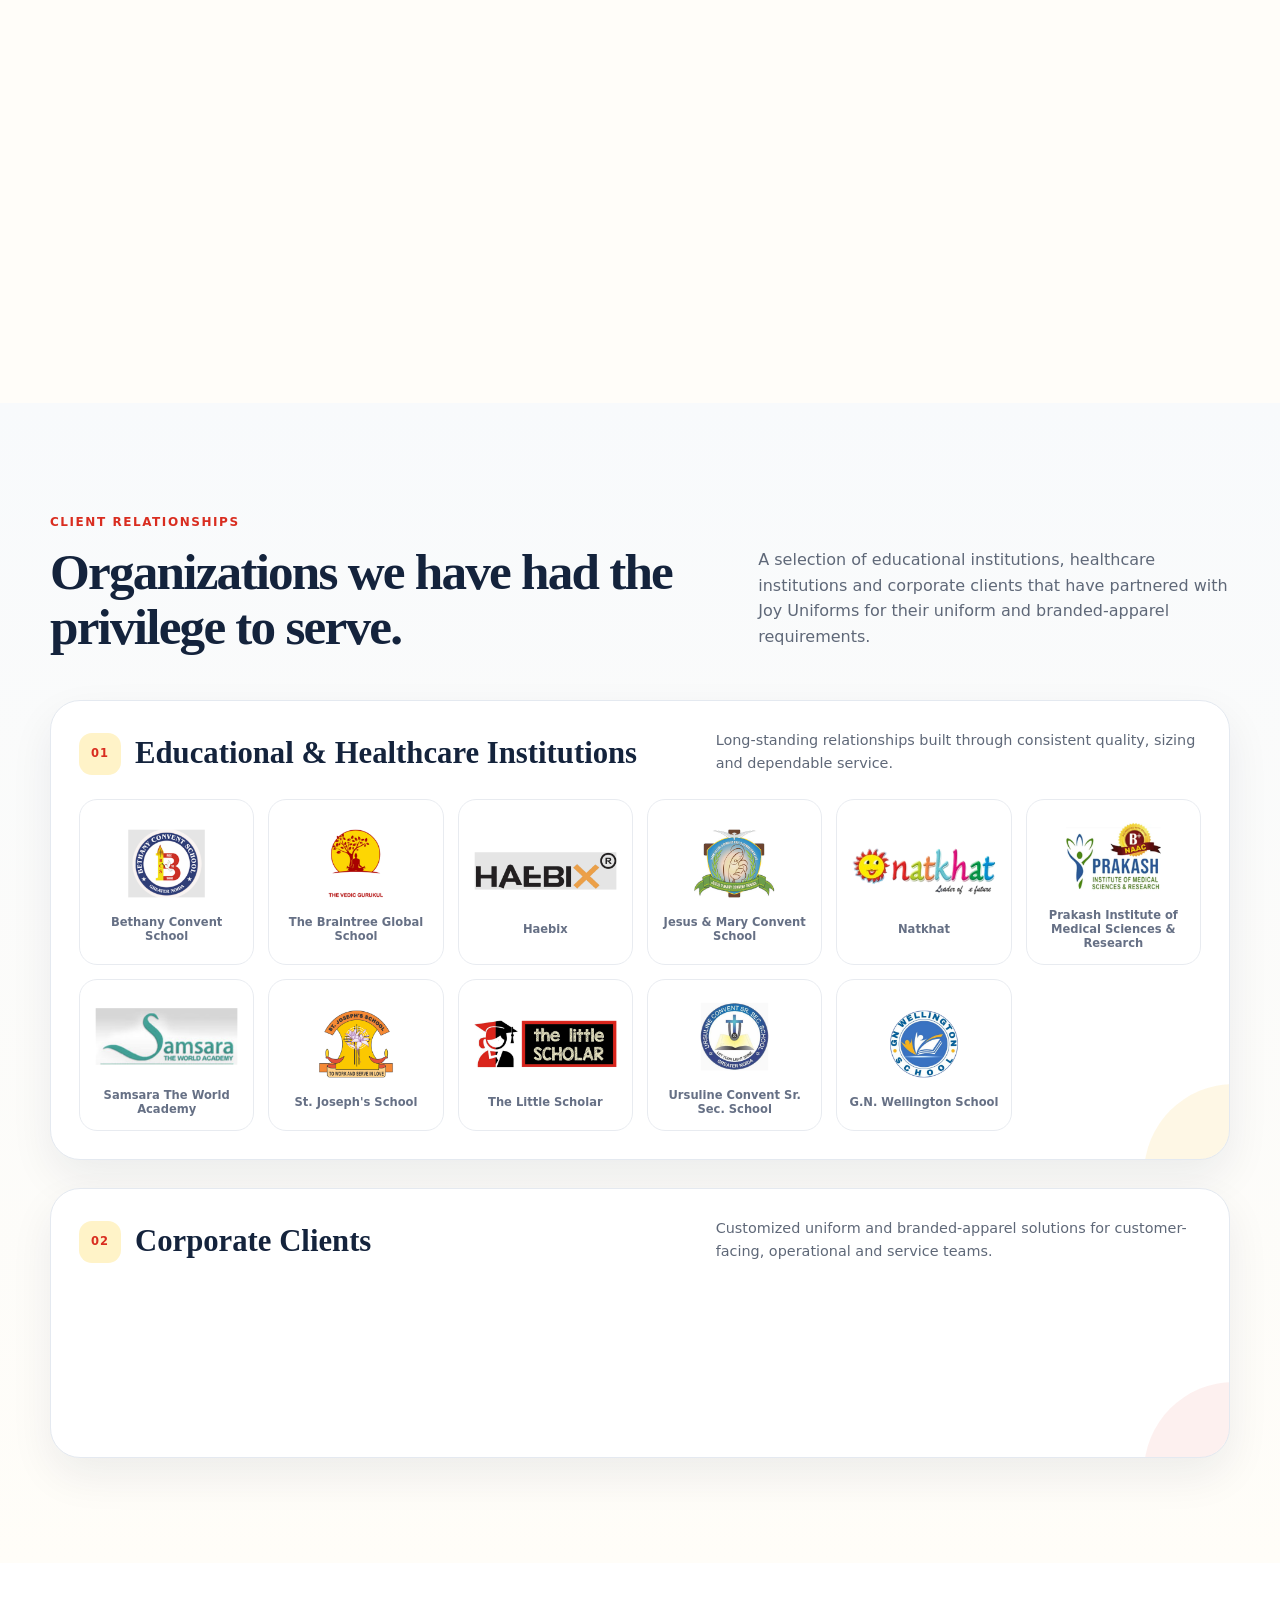
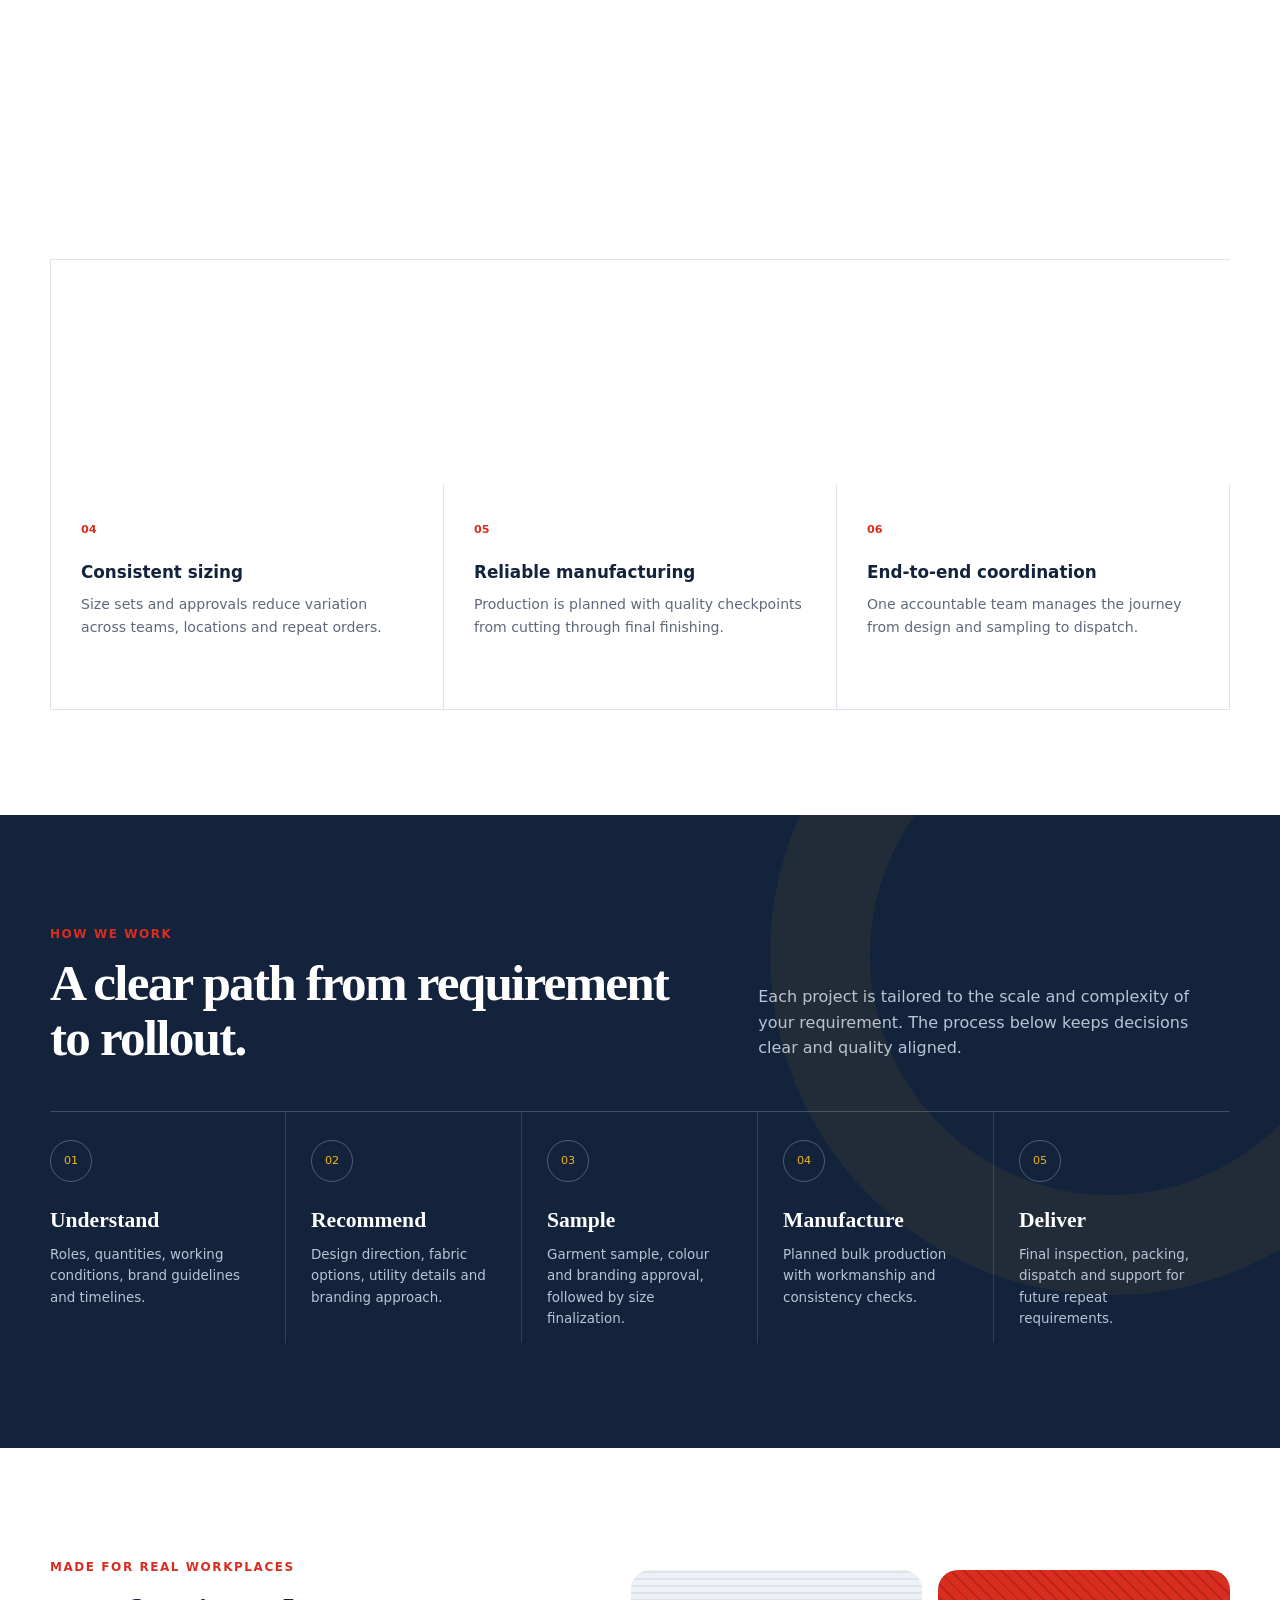
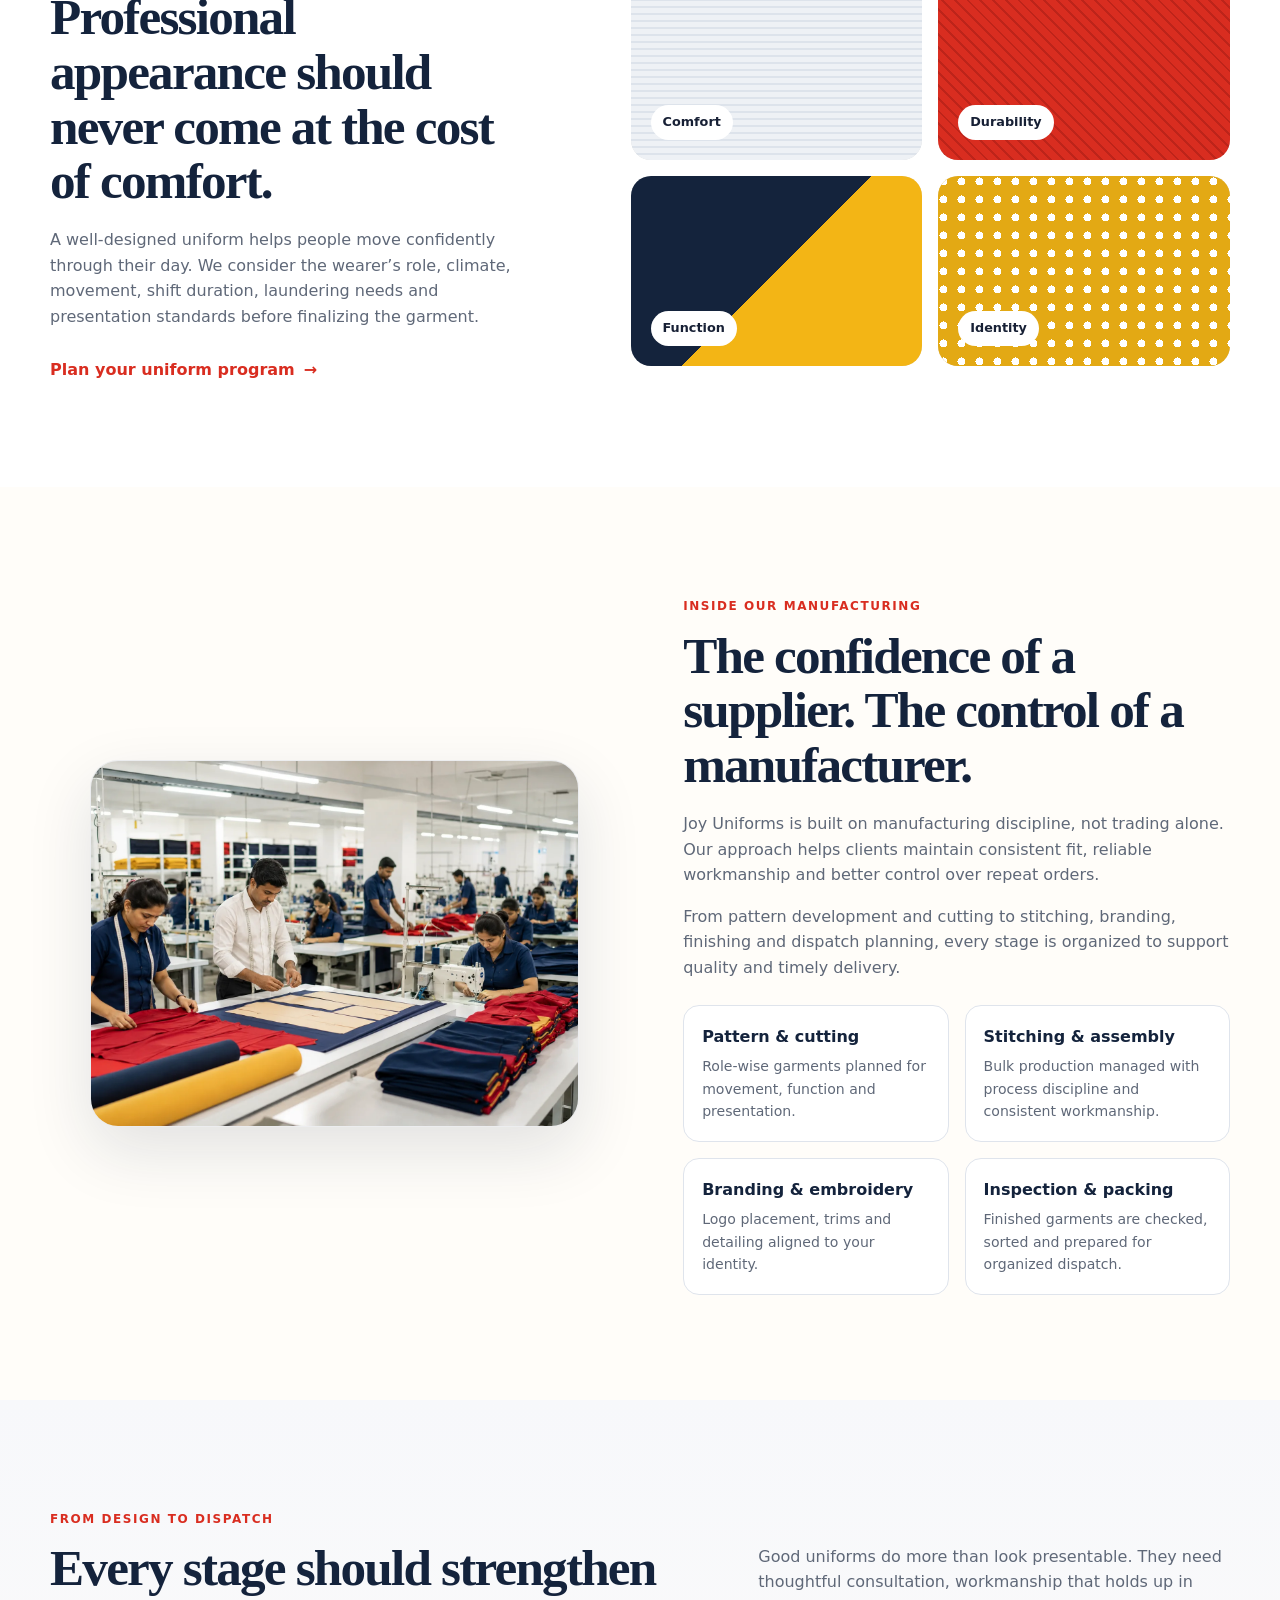
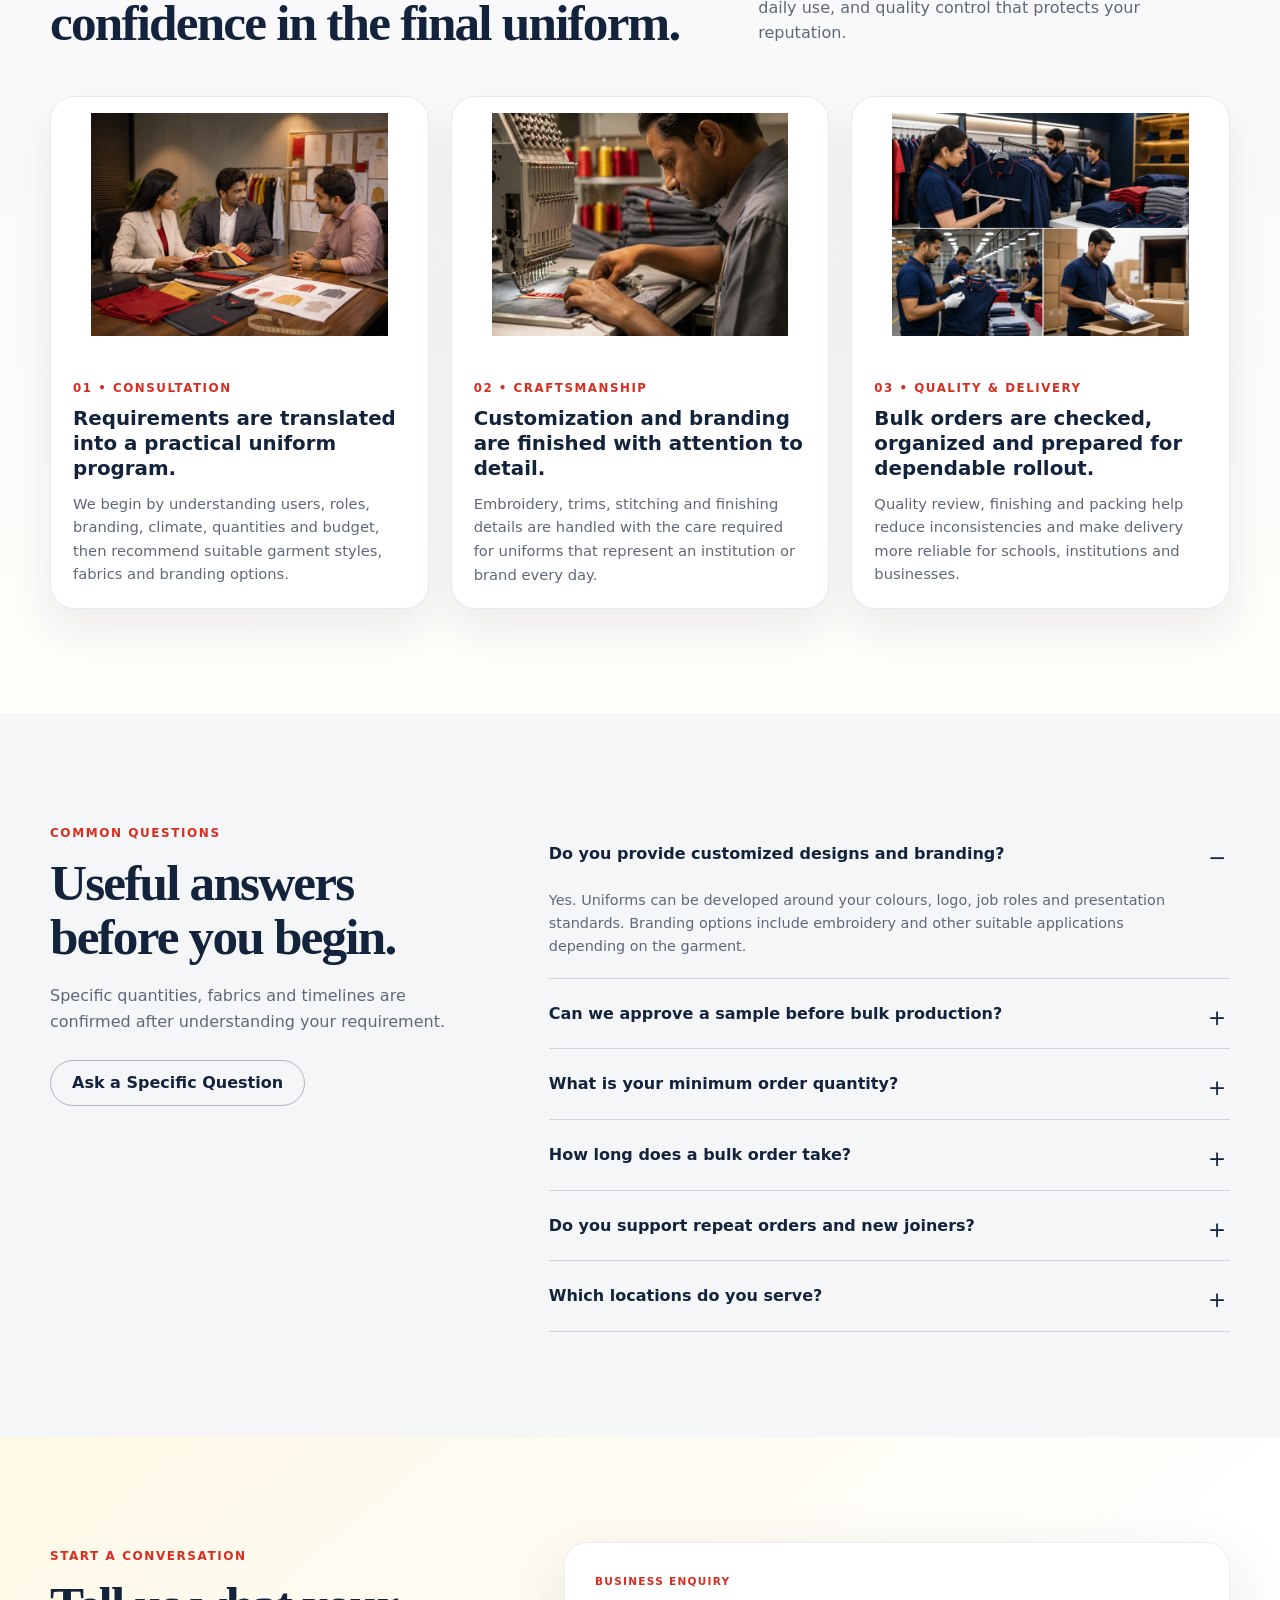
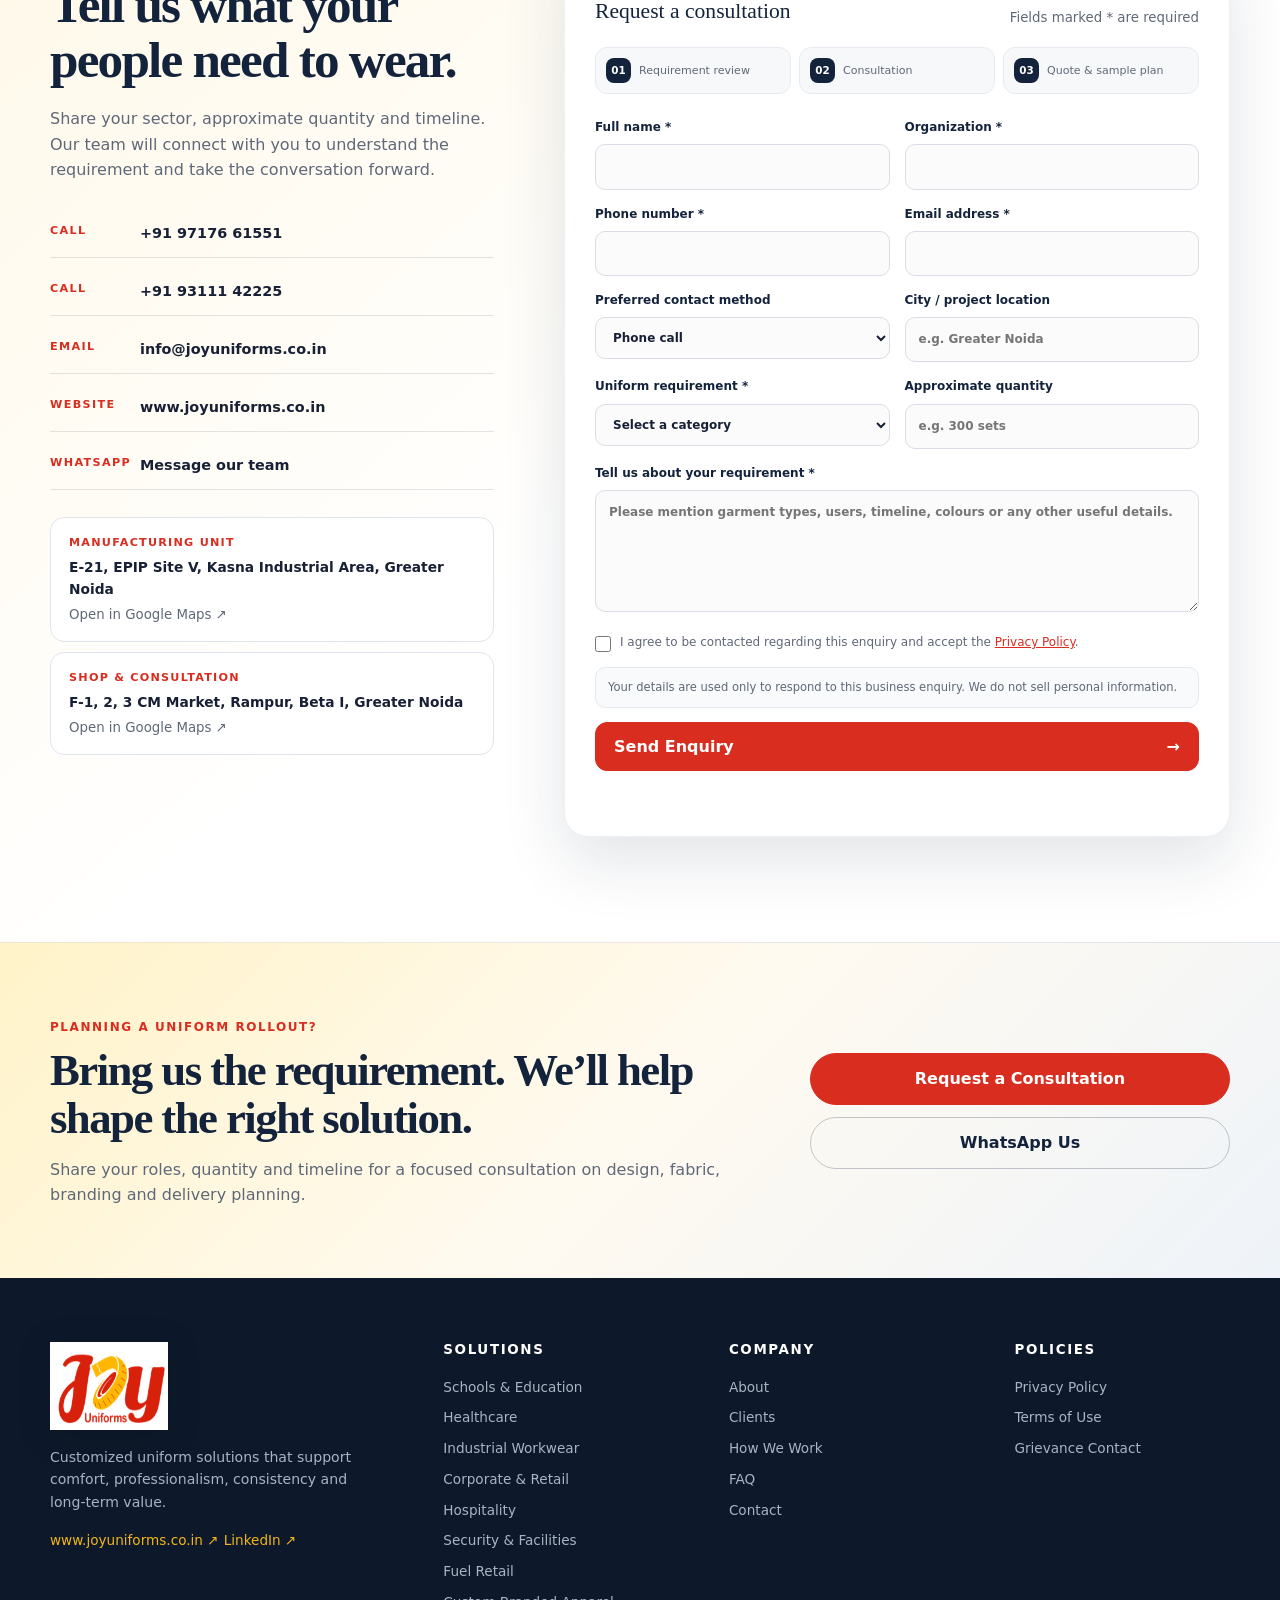
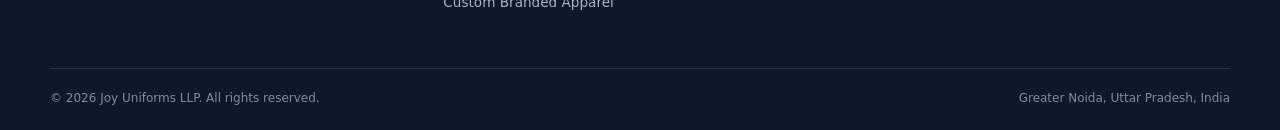
==== commit a3843c0a: "shop number add." ====
--- a/index.html
+++ b/index.html
@@ -58,9 +58,13 @@
   <div class="topbar">
     <div class="container topbar-inner">
       <div class="topbar-contact">
-        <a href="tel:+919717661551" aria-label="Call Joy Uniforms">+91 97176 61551</a>
+        <!-- <a href="tel:+919717661551" aria-label="Call Joy Uniforms">+91 97176 61551</a>
         <span aria-hidden="true">•</span>
         <a href="tel:+919311142225" aria-label="Call Joy Uniforms">+91 93111 42225</a>
+        <span aria-hidden="true">•</span> -->
+        <a href="tel:+919810255932" aria-label="Call Joy Uniforms">+91 98102 55932</a>
+        <span aria-hidden="true">•</span>
+        <a href="tel:+919717500175" aria-label="Call Joy Uniforms">Shop Mob : +91 9717500175 </a>
         <span aria-hidden="true">•</span>
         <a href="mailto:info@joyuniforms.co.in">info@joyuniforms.co.in</a>
       </div>
